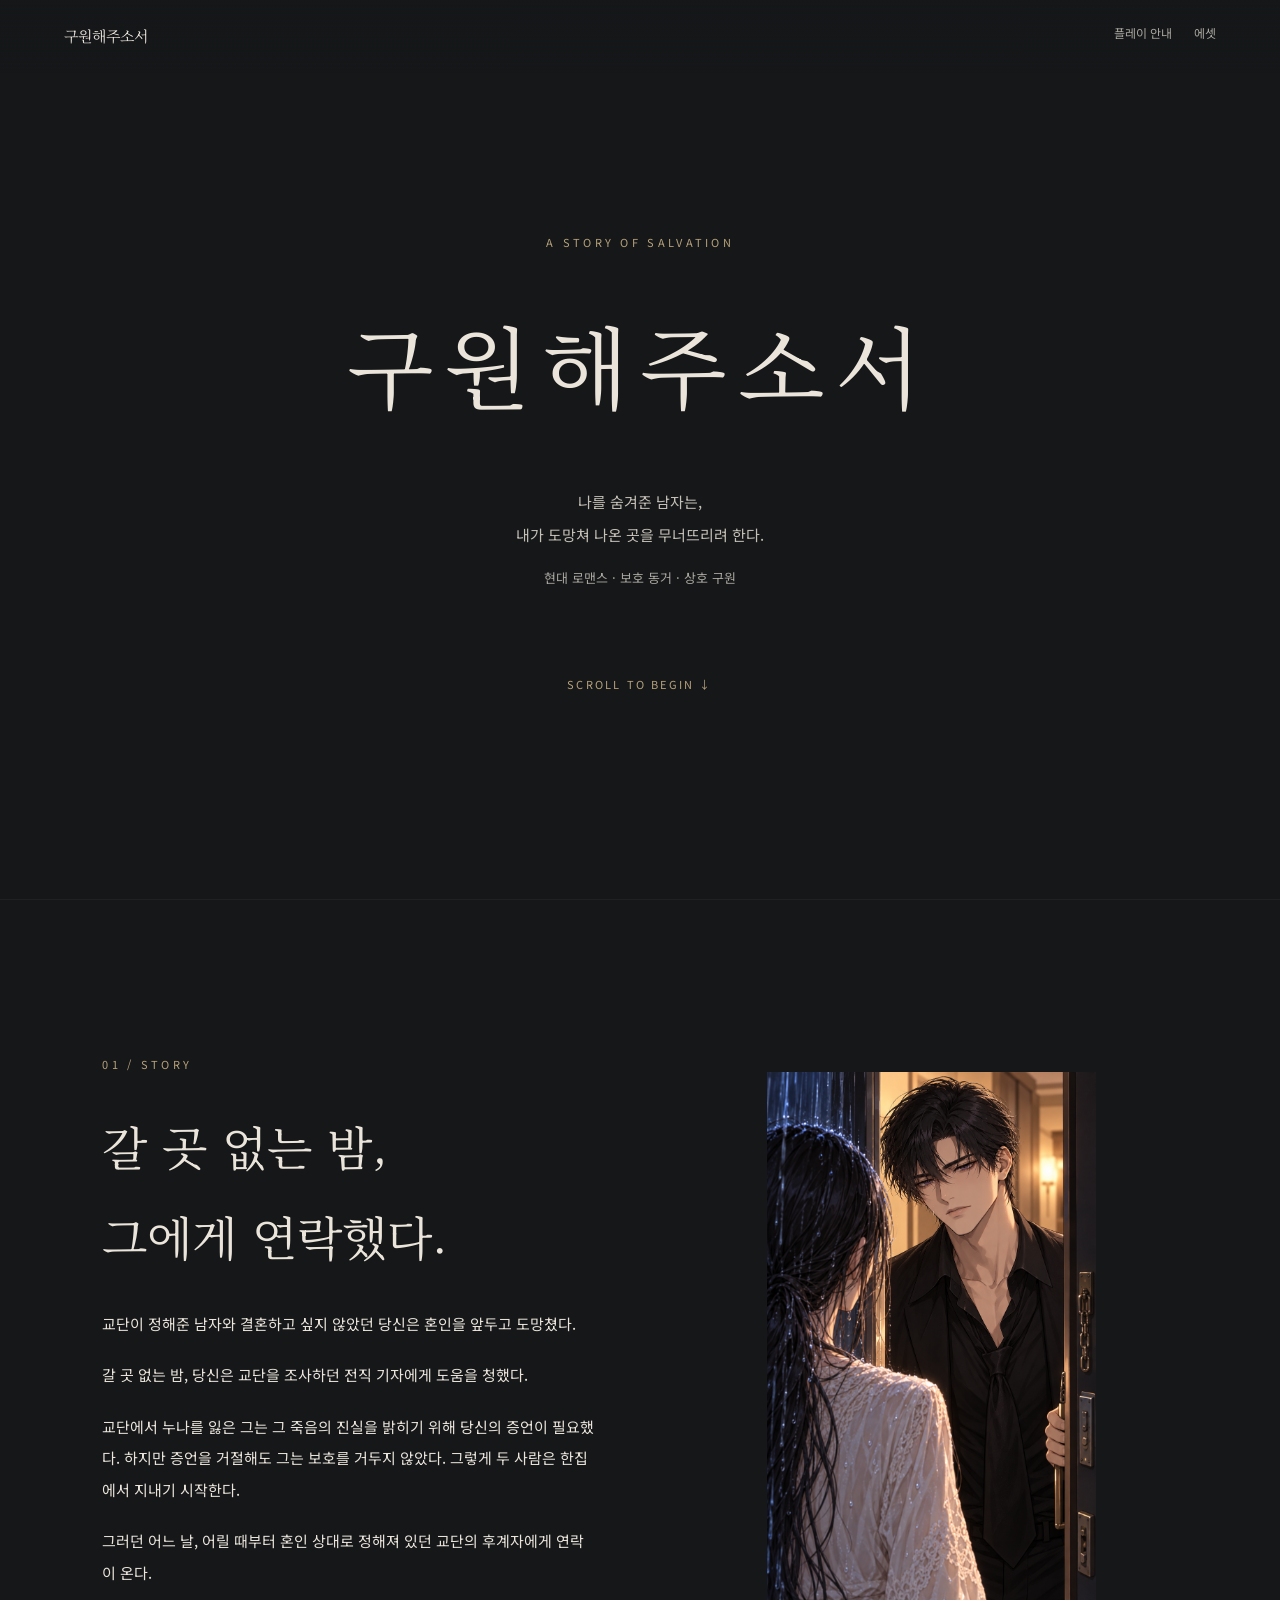
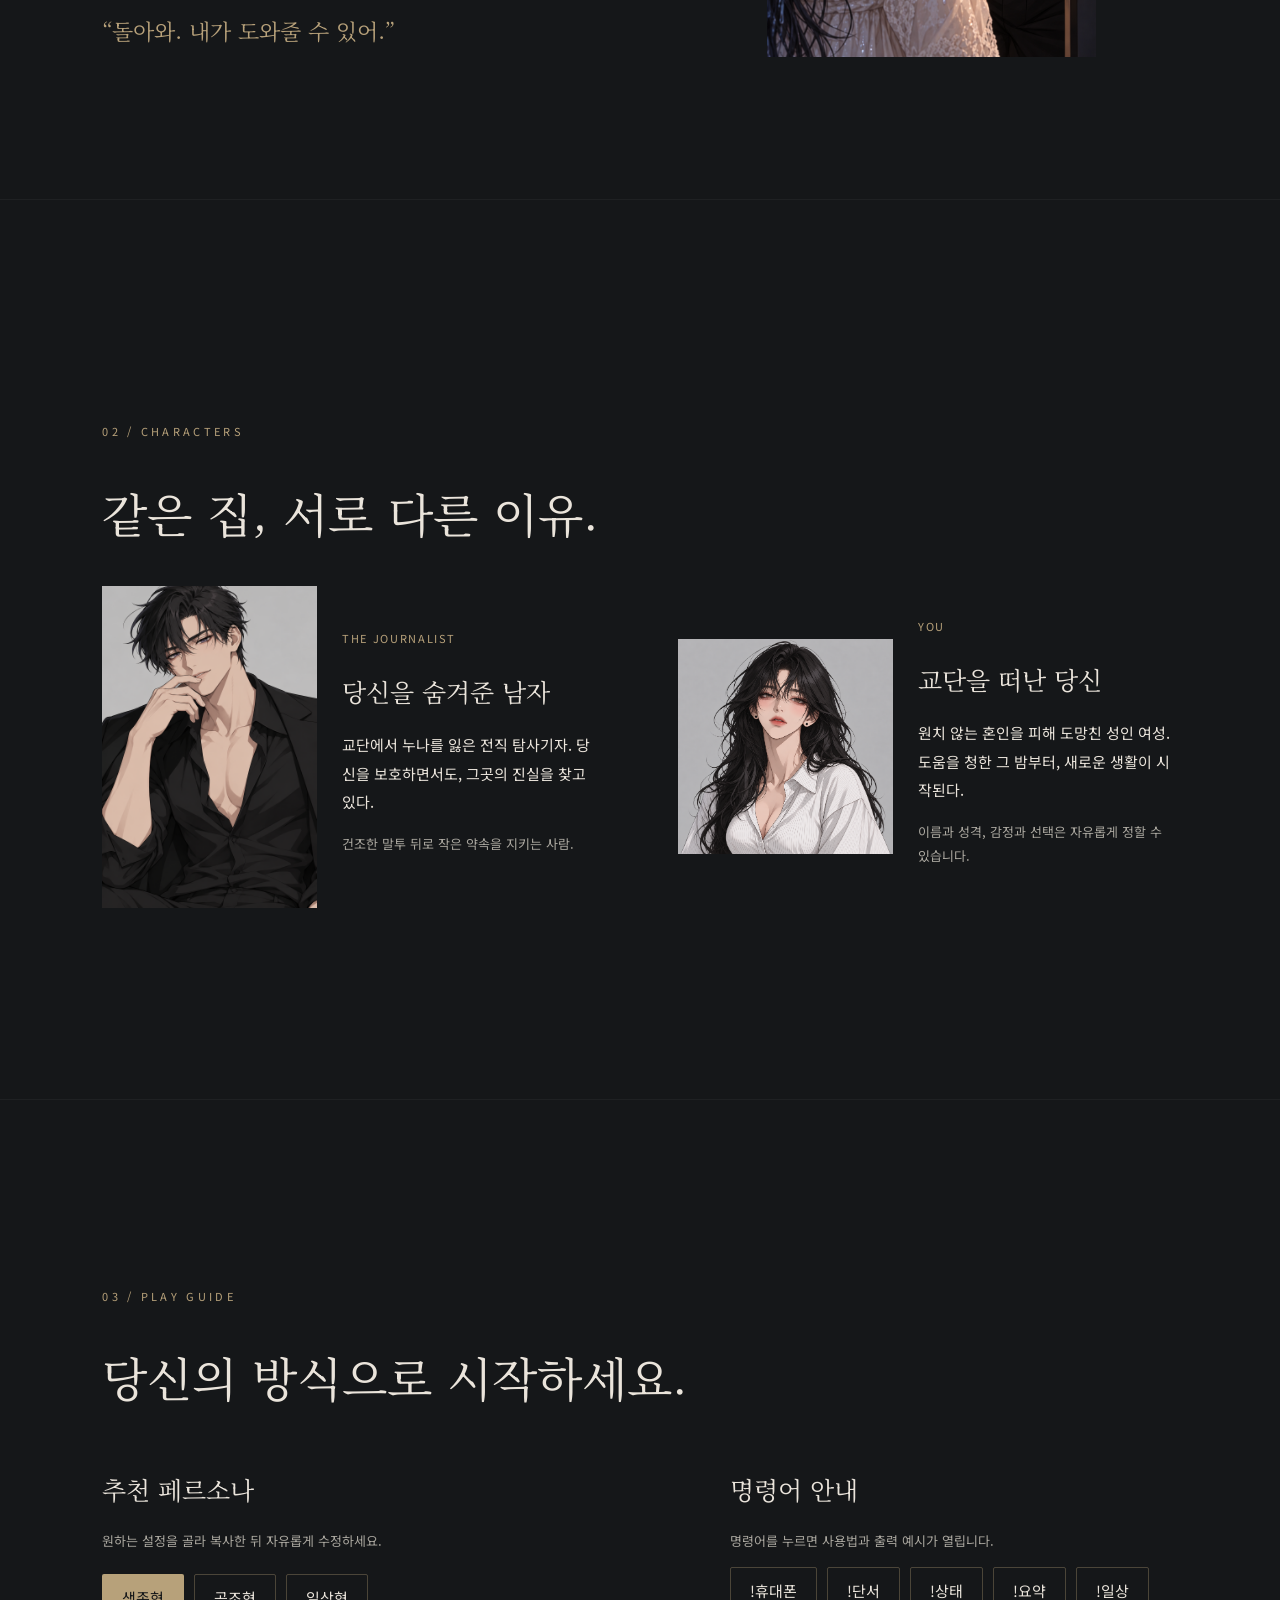
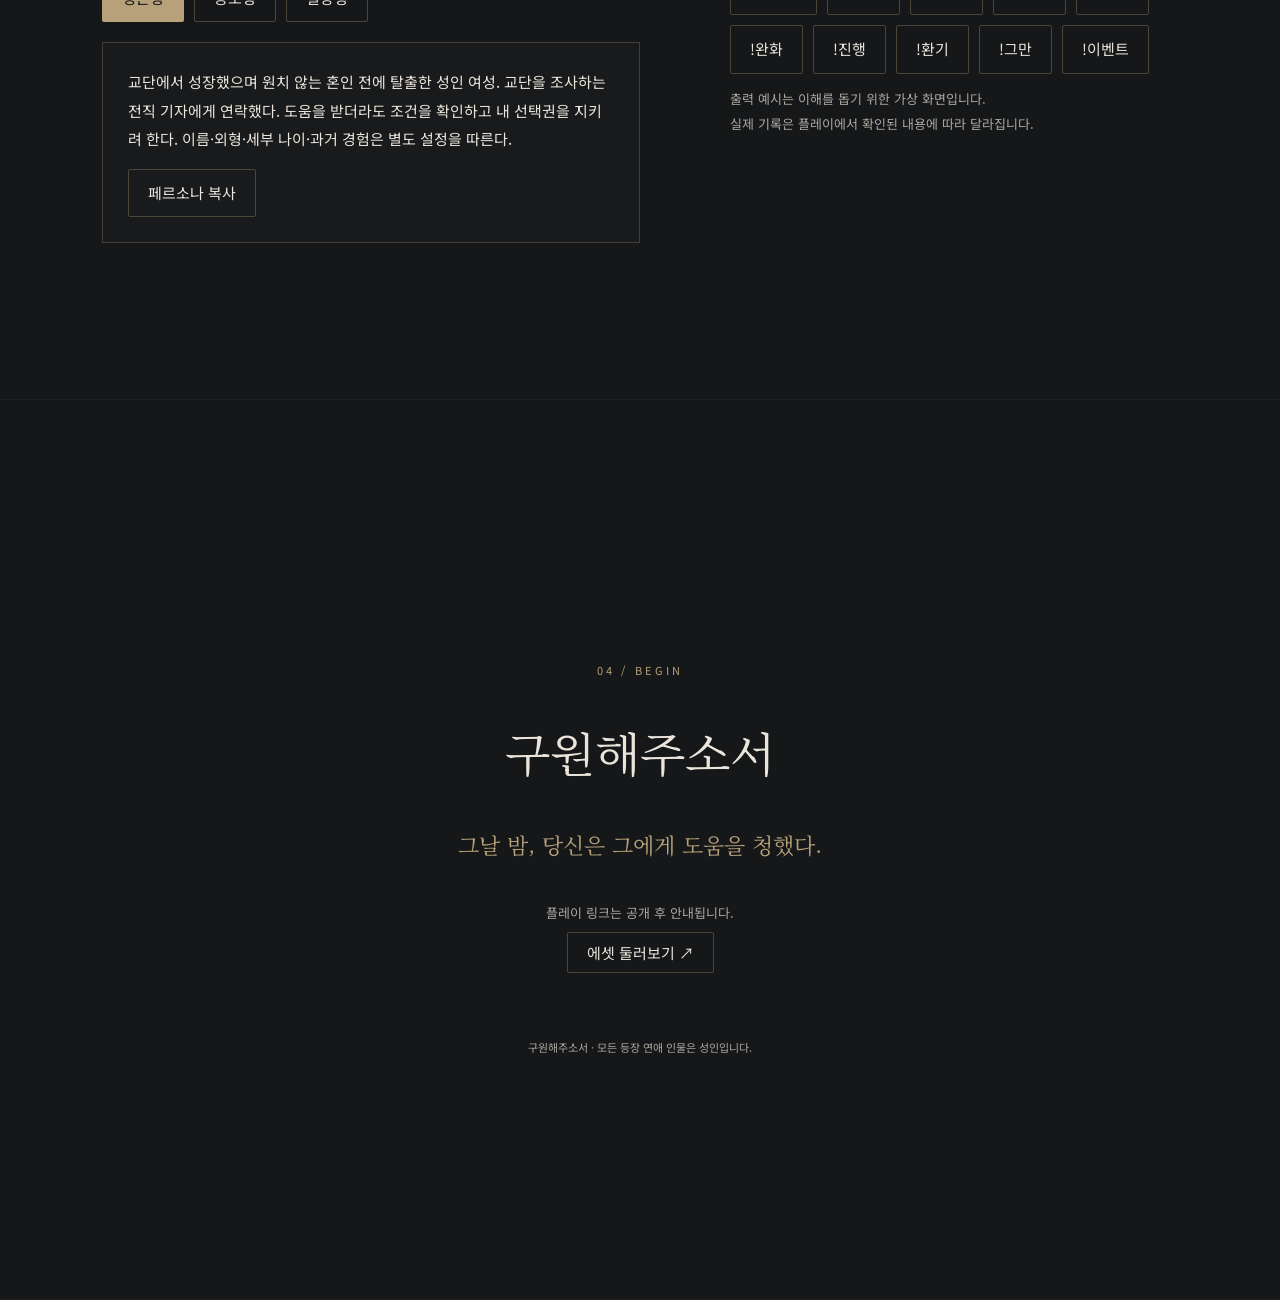
==== index.html @ 3d111038 "Add styling, command dialogs and image placeholders" ====
<!doctype html><html lang="ko"><head><meta charset="utf-8"><meta name="viewport" content="width=device-width,initial-scale=1"><meta name="theme-color" content="#151719"><meta name="description" content="원치 않는 혼인을 피해 교단에서 탈출한 당신과 전직 탐사기자의 보호 동거 로맨스, 구원해주소서."><title>구원해주소서</title><link rel="stylesheet" href="style.css"></head><body>
<header><a class="brand" href="#hero">구원해주소서</a><nav aria-label="메뉴"><a href="#play">플레이 안내</a><a href="assets.html">에셋</a></nav></header>
<main><section class="screen hero" id="hero"><div class="inner"><div class="eyebrow">A STORY OF SALVATION</div><h1>구원해주소서</h1><p class="tagline">나를 숨겨준 남자는,<br> 내가 도망쳐 나온 곳을 무너뜨리려 한다.</p><p class="muted">현대 로맨스 · 보호 동거 · 상호 구원</p><a class="scroll" href="#story">SCROLL TO BEGIN ↓</a></div></section>
<section class="screen story" id="story"><div class="inner split"><div><div class="eyebrow">01 / STORY</div><h2>갈 곳 없는 밤,<br>그에게 연락했다.</h2><p>교단이 정해준 남자와 결혼하고 싶지 않았던 당신은 혼인을 앞두고 도망쳤다.</p><p>갈 곳 없는 밤, 당신은 교단을 조사하던 전직 기자에게 도움을 청했다.</p><p>교단에서 누나를 잃은 그는 그 죽음의 진실을 밝히기 위해 당신의 증언이 필요했다. 하지만 증언을 거절해도 그는 보호를 거두지 않았다. 그렇게 두 사람은 한집에서 지내기 시작한다.</p><p>그러던 어느 날, 어릴 때부터 혼인 상대로 정해져 있던 교단의 후계자에게 연락이 온다.</p><p class="quote">“돌아와. 내가 도와줄 수 있어.”</p></div><img src="story.png" alt="작품의 분위기를 보여주는 이미지" loading="lazy"></div></section>
<section class="screen" id="characters"><div class="inner"><div class="eyebrow">02 / CHARACTERS</div><h2>같은 집, 서로 다른 이유.</h2><div class="characters"><article class="character"><img src="male.png" alt="전직 탐사기자 남주" loading="lazy"><div><span class="label">THE JOURNALIST</span><h3>당신을 숨겨준 남자</h3><p>교단에서 누나를 잃은 전직 탐사기자. 당신을 보호하면서도, 그곳의 진실을 찾고 있다.</p><p class="muted">건조한 말투 뒤로 작은 약속을 지키는 사람.</p></div></article><article class="character"><img src="female.png" alt="교단을 탈출한 여주 참고 이미지" loading="lazy"><div><span class="label">YOU</span><h3>교단을 떠난 당신</h3><p>원치 않는 혼인을 피해 도망친 성인 여성. 도움을 청한 그 밤부터, 새로운 생활이 시작된다.</p><p class="muted">이름과 성격, 감정과 선택은 자유롭게 정할 수 있습니다.</p></div></article></div></div></section>
<section class="screen" id="play"><div class="inner"><div class="eyebrow">03 / PLAY GUIDE</div><h2>당신의 방식으로 시작하세요.</h2><div class="play-grid"><div><h3>추천 페르소나</h3><p class="muted">원하는 설정을 골라 복사한 뒤 자유롭게 수정하세요.</p><div class="tabs" role="tablist" aria-label="추천 페르소나"><button role="tab" aria-selected="true" data-persona="0">생존형</button><button role="tab" aria-selected="false" data-persona="1">공조형</button><button role="tab" aria-selected="false" data-persona="2">일상형</button></div><div class="persona" role="tabpanel"><p id="persona-text"></p><button class="button" id="copy">페르소나 복사</button></div></div><div><h3>명령어 안내</h3><p class="muted">명령어를 누르면 사용법과 출력 예시가 열립니다.</p><div class="commands" id="commands"></div><p class="muted">출력 예시는 이해를 돕기 위한 가상 화면입니다.<br>실제 기록은 플레이에서 확인된 내용에 따라 달라집니다.</p></div></div></div></section>
<section class="screen start" id="start"><div class="inner"><div class="eyebrow">04 / BEGIN</div><h2>구원해주소서</h2><p class="quote">그날 밤, 당신은 그에게 도움을 청했다.</p><p class="muted">플레이 링크는 공개 후 안내됩니다.</p><a class="button" href="assets.html">에셋 둘러보기 ↗</a><p class="footer">구원해주소서 · 모든 등장 연애 인물은 성인입니다.</p></div></section></main>
<dialog id="command-dialog" aria-labelledby="modal-title"><button class="close" aria-label="팝업 닫기">×</button><div class="eyebrow">COMMAND GUIDE</div><h2 id="modal-title"></h2><p id="modal-description"></p><p class="muted" id="modal-usage"></p><span class="label">출력 화면 예시</span><pre id="modal-example"></pre></dialog><div id="toast" class="toast hidden" role="status"></div><script src="app.js"></script></body></html>
---- style.css ----
@import url('https://fonts.googleapis.com/css2?family=Noto+Sans+KR:wght@400;500;600&family=Noto+Serif+KR:wght@400;500;600&display=swap');
:root{--bg:#151719;--paper:#eae4db;--gold:#b7a17a;--muted:#aaa79f}*{box-sizing:border-box}html{scroll-behavior:smooth;scroll-snap-type:y proximity}body{margin:0;background:var(--bg);color:var(--paper);font:15px/1.9 'Noto Sans KR',sans-serif}h1,h2,h3,.quote{font-family:'Noto Serif KR',serif;font-weight:400}a{color:inherit;text-decoration:none}button{font:inherit;color:inherit;cursor:pointer}button,a{touch-action:manipulation}button:focus-visible,a:focus-visible{outline:2px solid var(--gold);outline-offset:5px}header{position:fixed;top:0;left:0;width:100%;z-index:5;display:flex;justify-content:space-between;padding:22px 5vw;background:linear-gradient(var(--bg),transparent)}header .brand{font-family:'Noto Serif KR',serif}nav{display:flex;gap:22px;color:var(--muted);font-size:12px}.screen{min-height:100svh;scroll-snap-align:start;display:flex;align-items:center;padding:100px 8vw 70px;border-bottom:1px solid #ffffff0b}.inner{width:min(1100px,100%);margin:auto}.eyebrow{color:var(--gold);font-size:11px;letter-spacing:.3em;margin-bottom:26px}h1{font-size:clamp(46px,7vw,90px);letter-spacing:.12em;margin:25px 0 36px}h2{font-size:clamp(30px,4vw,47px);margin:0 0 28px}h3{font-size:25px;margin:16px 0}.hero{text-align:center}.hero .tagline{color:#c5c0b7;line-height:2.2}.scroll{display:inline-block;margin-top:70px;font-size:11px;letter-spacing:.2em;color:var(--gold)}.split{display:grid;grid-template-columns:1fr 1fr;gap:7vw;align-items:center}.story p{line-height:2.1;margin:0 0 20px}.story img{width:100%;height:auto;max-height:65svh;object-fit:contain}.quote{color:var(--gold);font-size:22px}.characters{display:grid;grid-template-columns:1fr 1fr;gap:6vw}.character{display:grid;grid-template-columns:43% 1fr;gap:25px;align-items:center}.character img{width:100%;height:auto;max-height:48svh;object-fit:contain}.label{font-size:11px;color:var(--gold);letter-spacing:.15em}.muted{color:var(--muted);font-size:13px}.play-grid{display:grid;grid-template-columns:1.2fr 1fr;gap:7vw}.tabs{display:flex;gap:10px;flex-wrap:wrap;margin:20px 0}.tabs button,.command,.button{border:1px solid #b7a17a55;background:transparent;padding:9px 19px;border-radius:2px}.tabs button[aria-selected=true],.button.primary{background:var(--gold);color:var(--bg)}.persona{padding:25px;border:1px solid #b7a17a44;background:#ffffff03}.persona p{margin-top:0}.commands{display:flex;gap:10px;flex-wrap:wrap}.command:hover,.button:hover{border-color:var(--gold)}.start{text-align:center}.start .quote{margin-bottom:35px}.footer{margin-top:70px;font-size:11px;color:var(--muted)}dialog{background:#202326;color:var(--paper);border:1px solid #b7a17a66;border-radius:7px;width:min(560px,90vw);max-height:85svh;padding:36px;overflow:auto}dialog::backdrop{background:#000b;backdrop-filter:blur(5px)}.close{position:absolute;right:18px;top:12px;border:0;background:transparent;font-size:25px}pre{white-space:pre-wrap;overflow-wrap:anywhere;font:13px/1.9 'Noto Sans KR',sans-serif;padding:20px;background:#151719;border-left:2px solid var(--gold)}.asset-main{min-height:100svh;padding:130px 8vw}.gallery{display:grid;grid-template-columns:repeat(3,1fr);gap:24px}.gallery img{width:100%;height:auto}.empty{padding:75px 20px;text-align:center;border:1px dashed #b7a17a44;color:var(--muted)}.toast{position:fixed;bottom:25px;left:50%;transform:translateX(-50%);background:var(--gold);color:var(--bg);padding:10px 25px;z-index:10}.hidden{display:none}@media(max-width:760px){header{padding:18px 6vw}nav{gap:15px}.screen{padding:95px 7vw 65px}.split,.characters,.play-grid{grid-template-columns:1fr;gap:35px}.story img{max-height:48svh}.character{grid-template-columns:35% 1fr;gap:22px}.character img{max-height:34svh}h1{letter-spacing:.05em}.hero .tagline{font-size:13px}.hero .tagline br{display:none}dialog{margin:auto 0 0;width:100%;max-width:none;max-height:80svh;border-radius:15px 15px 0 0;padding:32px 24px}.gallery{grid-template-columns:1fr 1fr}.asset-main{padding:110px 7vw}.scroll{margin-top:50px}}@media(prefers-reduced-motion:reduce){html{scroll-behavior:auto;scroll-snap-type:none}}
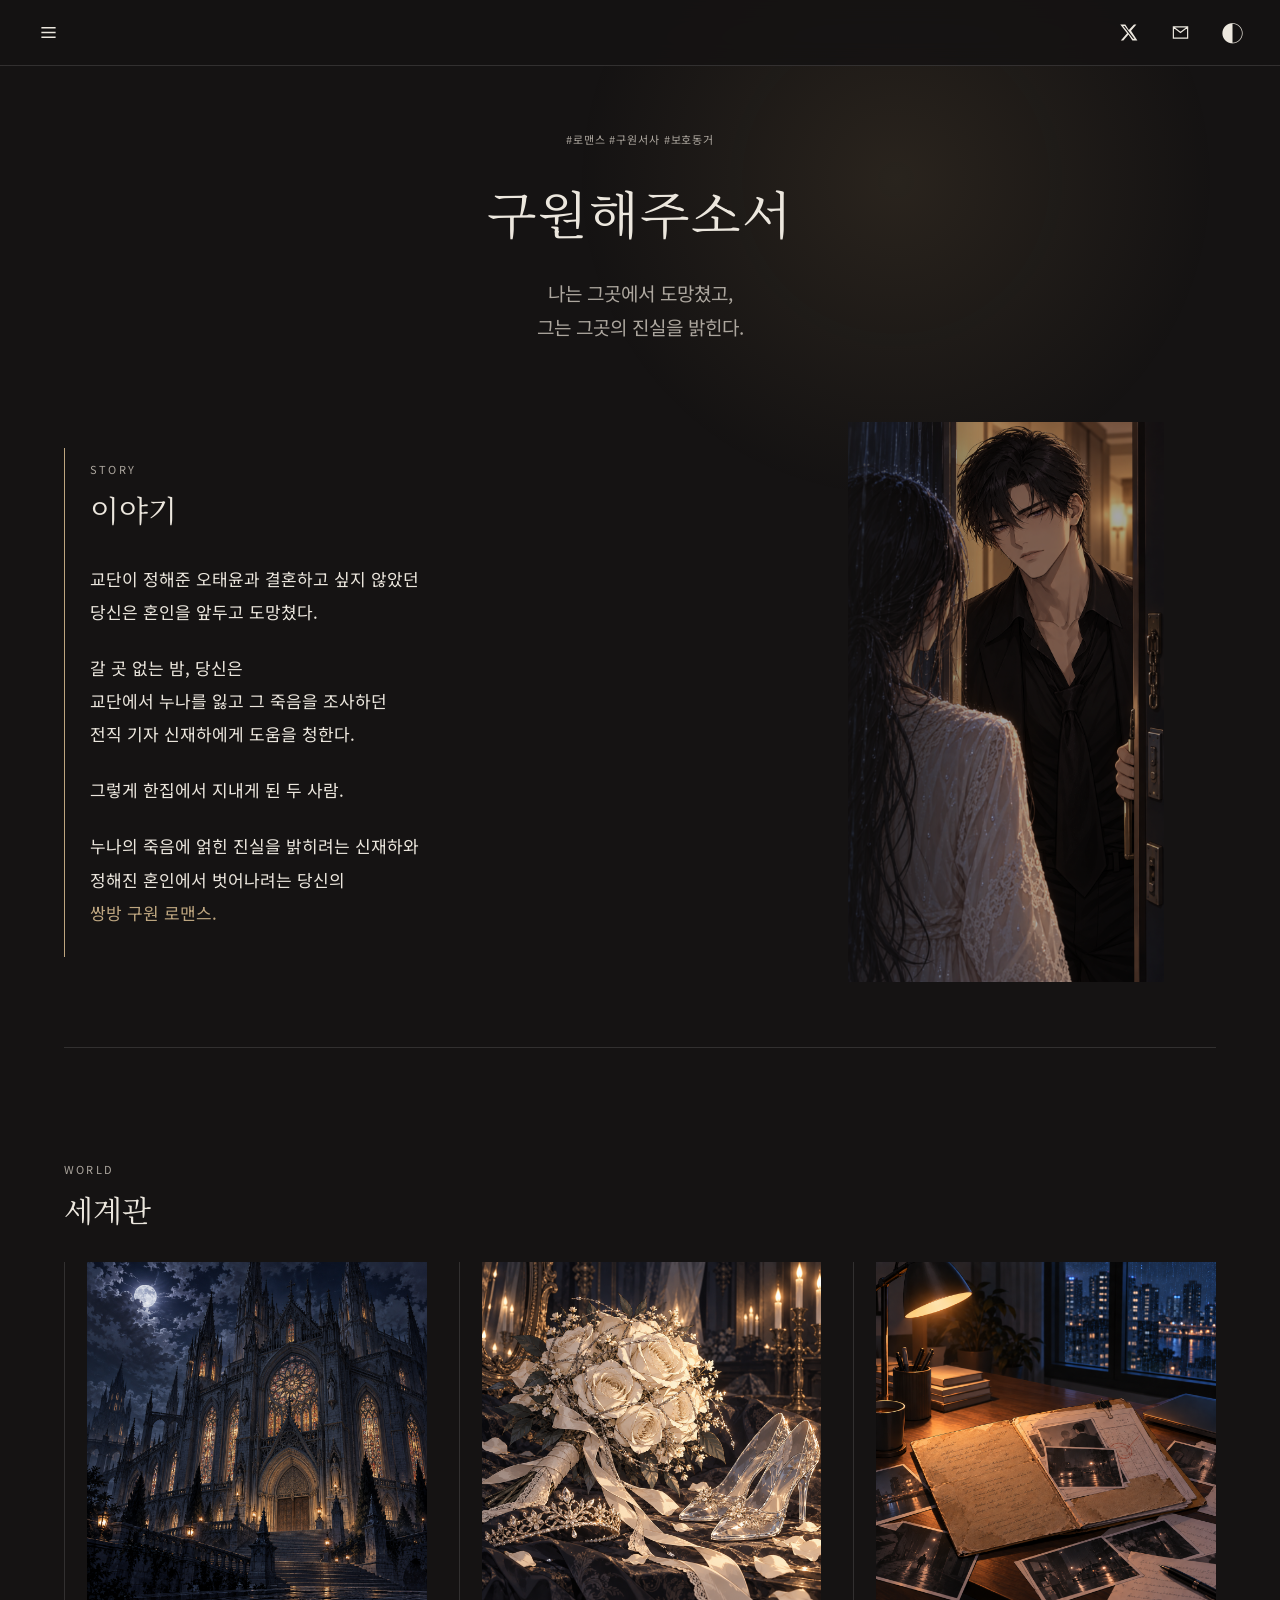
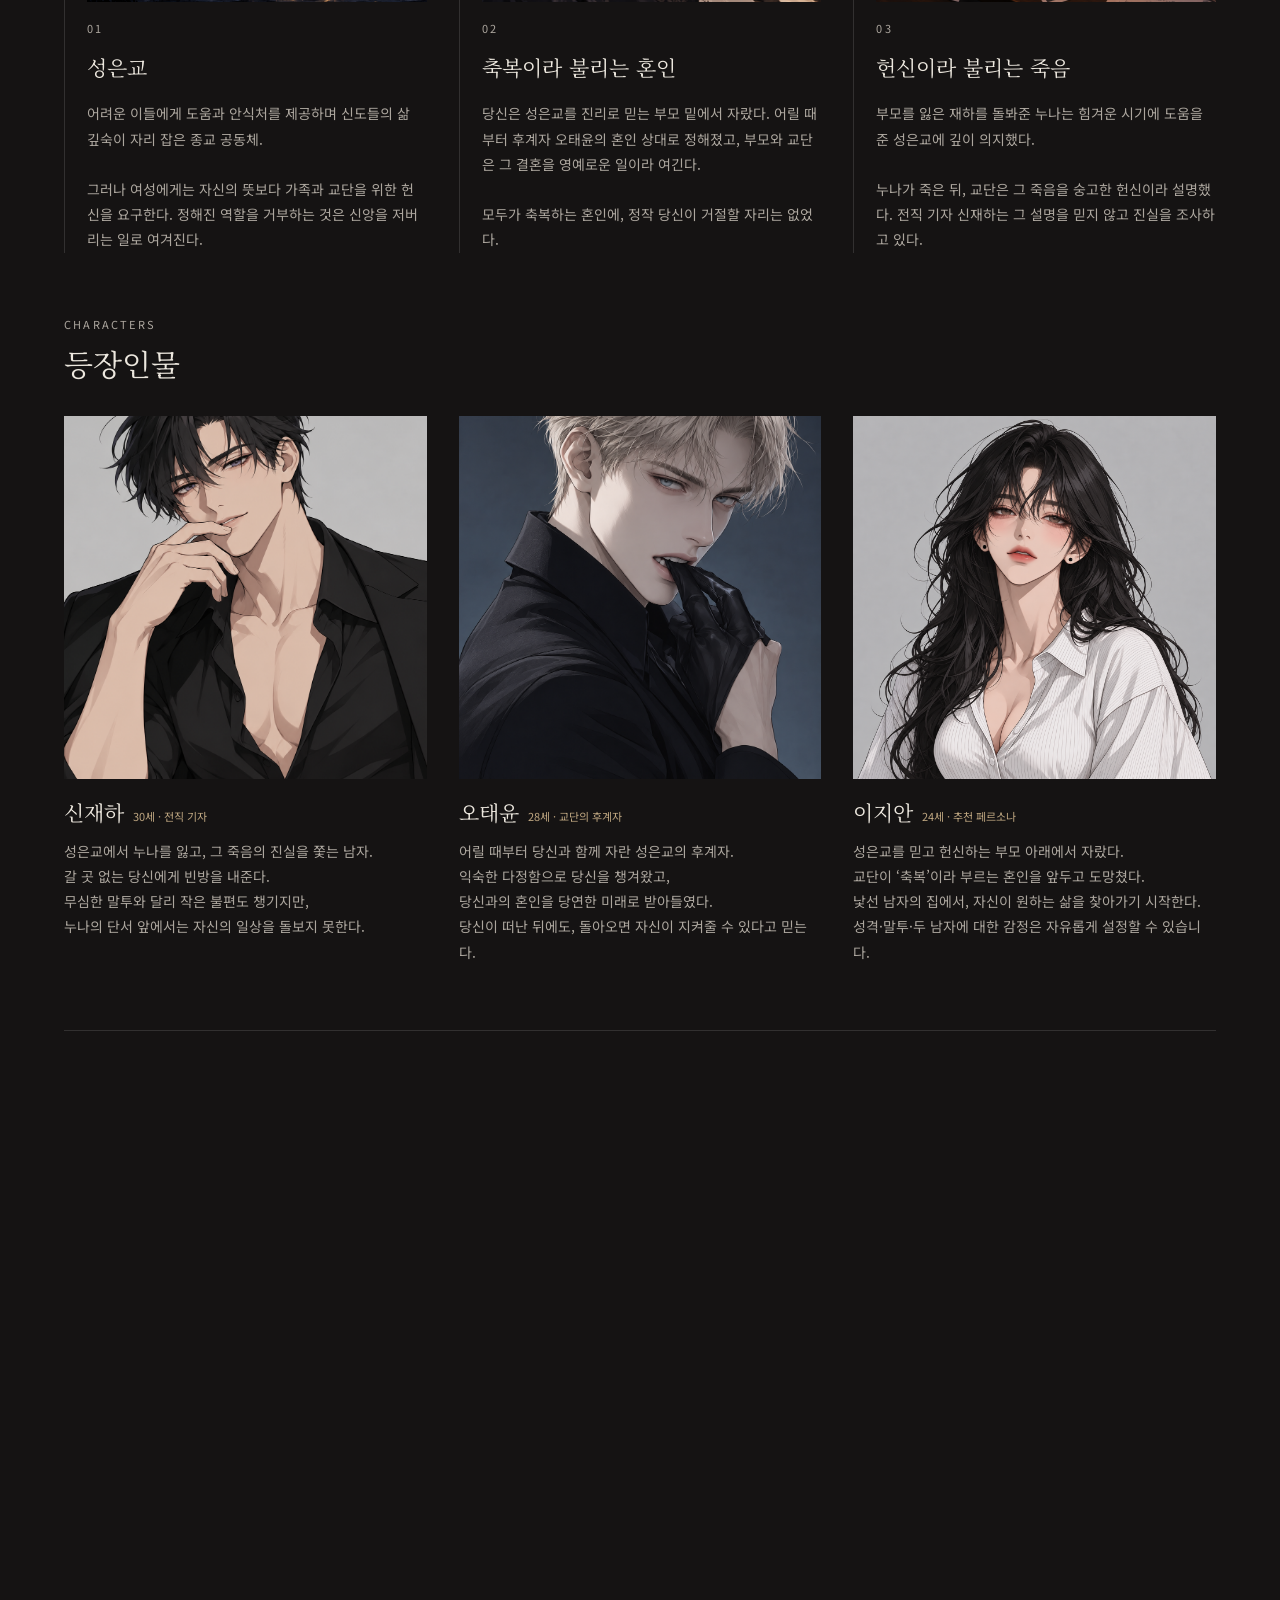
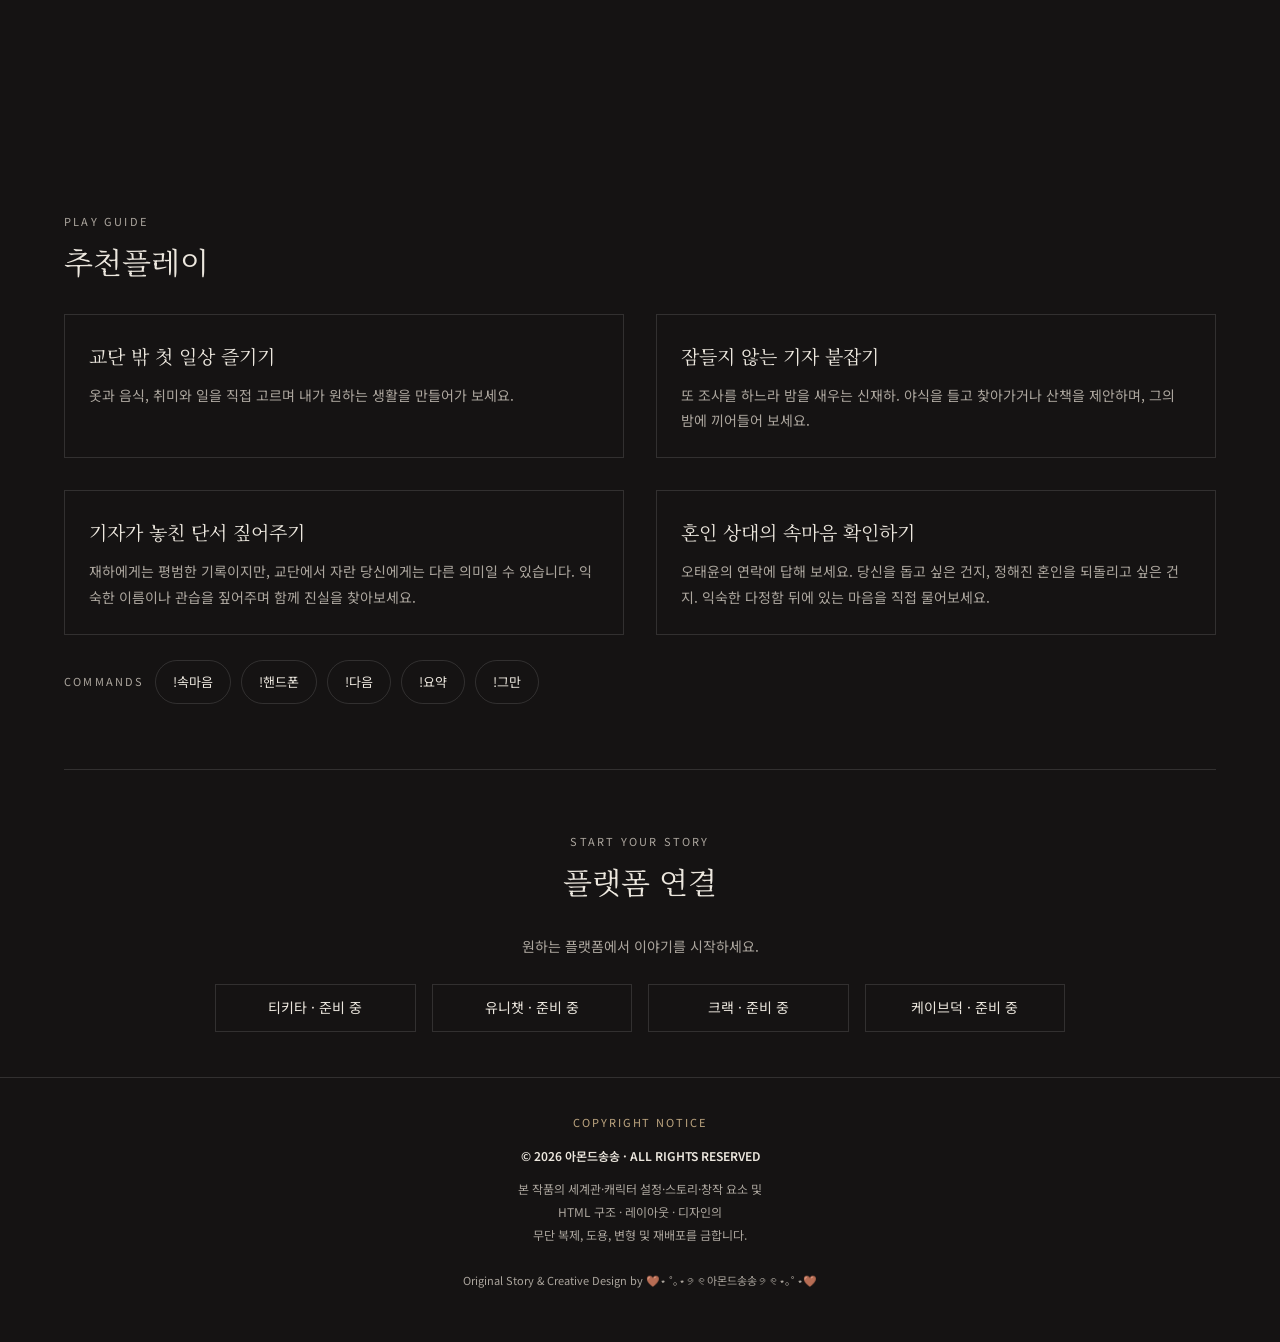
==== commit 808deb9f: "Update landing page with latest layout, world images and character cards" ====
--- a/index.html
+++ b/index.html
@@ -1,8 +1,35 @@
-<!doctype html><html lang="ko"><head><meta charset="utf-8"><meta name="viewport" content="width=device-width,initial-scale=1"><meta name="theme-color" content="#151719"><meta name="description" content="원치 않는 혼인을 피해 교단에서 탈출한 당신과 전직 탐사기자의 보호 동거 로맨스, 구원해주소서."><title>구원해주소서</title><link rel="stylesheet" href="style.css"></head><body>
-<header><a class="brand" href="#hero">구원해주소서</a><nav aria-label="메뉴"><a href="#play">플레이 안내</a><a href="assets.html">에셋</a></nav></header>
-<main><section class="screen hero" id="hero"><div class="inner"><div class="eyebrow">A STORY OF SALVATION</div><h1>구원해주소서</h1><p class="tagline">나를 숨겨준 남자는,<br> 내가 도망쳐 나온 곳을 무너뜨리려 한다.</p><p class="muted">현대 로맨스 · 보호 동거 · 상호 구원</p><a class="scroll" href="#story">SCROLL TO BEGIN ↓</a></div></section>
-<section class="screen story" id="story"><div class="inner split"><div><div class="eyebrow">01 / STORY</div><h2>갈 곳 없는 밤,<br>그에게 연락했다.</h2><p>교단이 정해준 남자와 결혼하고 싶지 않았던 당신은 혼인을 앞두고 도망쳤다.</p><p>갈 곳 없는 밤, 당신은 교단을 조사하던 전직 기자에게 도움을 청했다.</p><p>교단에서 누나를 잃은 그는 그 죽음의 진실을 밝히기 위해 당신의 증언이 필요했다. 하지만 증언을 거절해도 그는 보호를 거두지 않았다. 그렇게 두 사람은 한집에서 지내기 시작한다.</p><p>그러던 어느 날, 어릴 때부터 혼인 상대로 정해져 있던 교단의 후계자에게 연락이 온다.</p><p class="quote">“돌아와. 내가 도와줄 수 있어.”</p></div><img src="story.png" alt="작품의 분위기를 보여주는 이미지" loading="lazy"></div></section>
-<section class="screen" id="characters"><div class="inner"><div class="eyebrow">02 / CHARACTERS</div><h2>같은 집, 서로 다른 이유.</h2><div class="characters"><article class="character"><img src="male.png" alt="전직 탐사기자 남주" loading="lazy"><div><span class="label">THE JOURNALIST</span><h3>당신을 숨겨준 남자</h3><p>교단에서 누나를 잃은 전직 탐사기자. 당신을 보호하면서도, 그곳의 진실을 찾고 있다.</p><p class="muted">건조한 말투 뒤로 작은 약속을 지키는 사람.</p></div></article><article class="character"><img src="female.png" alt="교단을 탈출한 여주 참고 이미지" loading="lazy"><div><span class="label">YOU</span><h3>교단을 떠난 당신</h3><p>원치 않는 혼인을 피해 도망친 성인 여성. 도움을 청한 그 밤부터, 새로운 생활이 시작된다.</p><p class="muted">이름과 성격, 감정과 선택은 자유롭게 정할 수 있습니다.</p></div></article></div></div></section>
-<section class="screen" id="play"><div class="inner"><div class="eyebrow">03 / PLAY GUIDE</div><h2>당신의 방식으로 시작하세요.</h2><div class="play-grid"><div><h3>추천 페르소나</h3><p class="muted">원하는 설정을 골라 복사한 뒤 자유롭게 수정하세요.</p><div class="tabs" role="tablist" aria-label="추천 페르소나"><button role="tab" aria-selected="true" data-persona="0">생존형</button><button role="tab" aria-selected="false" data-persona="1">공조형</button><button role="tab" aria-selected="false" data-persona="2">일상형</button></div><div class="persona" role="tabpanel"><p id="persona-text"></p><button class="button" id="copy">페르소나 복사</button></div></div><div><h3>명령어 안내</h3><p class="muted">명령어를 누르면 사용법과 출력 예시가 열립니다.</p><div class="commands" id="commands"></div><p class="muted">출력 예시는 이해를 돕기 위한 가상 화면입니다.<br>실제 기록은 플레이에서 확인된 내용에 따라 달라집니다.</p></div></div></div></section>
-<section class="screen start" id="start"><div class="inner"><div class="eyebrow">04 / BEGIN</div><h2>구원해주소서</h2><p class="quote">그날 밤, 당신은 그에게 도움을 청했다.</p><p class="muted">플레이 링크는 공개 후 안내됩니다.</p><a class="button" href="assets.html">에셋 둘러보기 ↗</a><p class="footer">구원해주소서 · 모든 등장 연애 인물은 성인입니다.</p></div></section></main>
-<dialog id="command-dialog" aria-labelledby="modal-title"><button class="close" aria-label="팝업 닫기">×</button><div class="eyebrow">COMMAND GUIDE</div><h2 id="modal-title"></h2><p id="modal-description"></p><p class="muted" id="modal-usage"></p><span class="label">출력 화면 예시</span><pre id="modal-example"></pre></dialog><div id="toast" class="toast hidden" role="status"></div><script src="app.js"></script></body></html>
+<!doctype html>
+<html lang="ko"><head><meta charset="utf-8"><meta name="viewport" content="width=device-width,initial-scale=1"><title>구원해주소서 | 아몬드송송</title>
+<style>
+@import url('https://fonts.googleapis.com/css2?family=Noto+Sans+KR:wght@400;500;600&family=Noto+Serif+KR:wght@400;500&display=swap');
+:root{color-scheme:dark;--bg:#151313;--fg:#ece7de;--muted:#aca69e;--line:#ffffff20;--gold:#bea680;--panel:#201e1c}*{box-sizing:border-box}html{scroll-behavior:smooth;scroll-padding-top:90px}body{margin:0;background:var(--bg);color:var(--fg);font:16px/1.8 'Noto Sans KR',sans-serif}body.light{color-scheme:light;--bg:#f4f0e9;--fg:#29251f;--muted:#70685d;--line:#29251f25;--gold:#896b40;--panel:#eae4db}button,a,label{ -webkit-tap-highlight-color:transparent}button,a{color:inherit}button{font:inherit;cursor:pointer;background:none;border:0}a{text-decoration:none}button:focus-visible,a:focus-visible,summary:focus-visible{outline:2px solid var(--gold);outline-offset:5px}h1,h2,h3,p{margin:0}h1,h2,h3{font-family:'Noto Serif KR',serif;font-weight:400}h1{font-size:clamp(32px,4vw,64px);white-space:nowrap;letter-spacing:.04em}h2{font-size:30px;margin-bottom:26px}h3{font-size:21px}small,.eyebrow{font-size:11px;letter-spacing:.2em;color:var(--muted)}.wrap{max-width:1328px;margin:auto;padding:0 64px}.group{min-height:100svh;padding:105px 0 65px;display:flex;flex-direction:column;justify-content:center;gap:55px}.rule{border-top:1px solid var(--line)}.hero{text-align:center;padding:25px 0 5px}.hero .eyebrow{letter-spacing:.08em;margin-bottom:16px}.hero .copy{font-size:19px;color:var(--muted);margin:18px 0}.scroll{font-size:10px;letter-spacing:.24em;padding:12px;color:var(--gold)}.story{display:grid;grid-template-columns:1.2fr 1fr;gap:65px;align-items:center}.story p{margin:0 0 17px;font-size:17px}.visual{display:block;width:100%;height:330px;object-fit:contain;background:linear-gradient(135deg,var(--panel),var(--bg));border:1px solid var(--line)}.imagebox{position:relative}.imagebox:has(img[hidden]){min-height:250px;display:grid;place-items:center;border:1px solid var(--line);background:var(--panel)}.imagebox img[hidden]{display:none}.empty{color:var(--muted);text-align:center;font-size:13px;padding:30px}.imagebox:has(img:not([hidden])) .empty{display:none}.world,.characters,.plays{display:grid;grid-template-columns:repeat(3,1fr);gap:32px}.world article{border-left:1px solid var(--line);padding-left:22px}.world h3{margin:8px 0 15px}.world p,.character p{font-size:14px;color:var(--muted)}.character .imagebox{min-height:0;aspect-ratio:1}.character img{height:100%;aspect-ratio:1;object-fit:contain}.character h3{margin:15px 0 7px}.tag{font-size:11px;color:var(--gold);margin-left:9px;font-family:'Noto Sans KR',sans-serif}.character .empty{height:100%;display:grid;place-items:center}.character label{display:block;cursor:pointer;font-size:11px;color:var(--muted);margin-top:8px}.character input,.assetinput{display:none}.episodes details{border-top:1px solid var(--line);border-bottom:1px solid var(--line)}summary{cursor:pointer;list-style:none;padding:20px 0;display:flex;justify-content:space-between}summary::-webkit-details-marker{display:none}summary:after{content:'+';color:var(--gold)}details[open] summary:after{content:'−'}.epcopy{color:var(--muted);padding:0 0 23px}.epcopy small{display:block;margin-top:12px;letter-spacing:0}.plays article{padding:24px;border:1px solid var(--line)}.plays h3{font-size:19px;margin-bottom:10px}.plays p{font-size:14px;color:var(--muted)}.commands{margin-top:25px;display:flex;flex-wrap:wrap;gap:10px;align-items:center}.commands button{border:1px solid var(--line);padding:8px 17px;border-radius:24px;min-height:44px;font-size:13px}.commands button:hover{border-color:var(--gold);color:var(--gold)}.platform{padding:55px 0 45px;text-align:center}.platform p{color:var(--muted);font-size:14px}.platforms{display:grid;grid-template-columns:repeat(4,1fr);gap:16px;margin:25px auto 0;max-width:850px}.platforms button{min-height:48px;border:1px solid var(--line);font-size:14px}.platforms button:hover{border-color:var(--brand);color:var(--brand)}footer{text-align:center;padding:35px 24px 40px;border-top:1px solid var(--line);color:var(--muted);font-size:12px}footer p{margin-bottom:12px}.topbar{position:fixed;top:0;left:0;right:0;height:66px;z-index:20;background:color-mix(in srgb,var(--bg) 88%,transparent);backdrop-filter:blur(12px);border-bottom:1px solid var(--line);display:flex;justify-content:space-between;align-items:center;padding:0 26px}.icons{display:flex;gap:8px}.icon{height:44px;width:44px;display:grid;place-items:center}.icon svg{width:19px;height:19px;fill:currentColor}.theme{font-size:23px}.glow{position:fixed;inset:0;pointer-events:none;z-index:0;background:radial-gradient(320px circle at var(--x,70%) var(--y,20%),rgba(223,183,121,.10),transparent 100%)}main,footer{position:relative;z-index:1}.backdrop{position:fixed;inset:0;background:#0009;z-index:29}.drawer{position:fixed;inset:0 auto 0 0;width:min(320px,85vw);background:var(--panel);z-index:30;padding:22px 24px;transform:translateX(-100%);transition:transform .24s}.drawer.open{transform:translateX(0)}.drawerhead{display:flex;justify-content:space-between;align-items:center;margin-bottom:30px}.drawer a{display:block;padding:12px 4px;min-height:52px;border-bottom:1px solid var(--line);font-size:15px}.drawer a span{font-size:10px;color:var(--gold);margin-right:20px}.drawer a:hover,.drawer a[aria-current=true]{color:var(--gold)}dialog{background:var(--panel);color:var(--fg);border:1px solid var(--line);padding:30px;max-width:560px;width:calc(100% - 40px);max-height:85svh;overflow:auto}dialog::backdrop{background:#000a}dialog header{display:flex;justify-content:space-between;gap:20px;margin-bottom:22px}dialog h3{font-size:23px}.modalcopy{color:var(--muted);font-size:15px}.modalcopy pre{white-space:pre-wrap;font:13px/1.8 'Noto Sans KR',sans-serif;background:var(--bg);padding:18px;border:1px solid var(--line)}.assetbar{margin-top:16px}.assetbar label{font-size:12px;color:var(--gold);cursor:pointer;display:inline-block;padding:8px}.notice{font-size:12px;color:var(--muted);letter-spacing:0}.reveal{opacity:1}.js .reveal{opacity:0;transform:translateY(12px);transition:opacity .6s,transform .6s}.js .reveal.seen{opacity:1;transform:none}[hidden]{display:none!important}@media(max-width:700px){.wrap{padding:0 24px}.group{min-height:auto;padding:95px 0 50px;gap:40px}.hero{padding:10px 0}.hero .copy{font-size:16px}.story{grid-template-columns:1fr;gap:25px}.story p{font-size:16px}.visual{height:340px}.world,.characters,.plays{grid-template-columns:1fr;gap:24px}.character{max-width:320px;width:100%;margin:auto}.world h3{font-size:20px}.platforms{grid-template-columns:repeat(2,1fr)}h2{font-size:25px}.topbar{padding:0 14px}.glow{background:radial-gradient(320px circle at 75% 15%,rgba(223,183,121,.08),transparent)}footer{font-size:11px}}@media(prefers-reduced-motion:reduce){html{scroll-behavior:auto}.drawer,.js .reveal{transition:none}.js .reveal{opacity:1;transform:none}}
+
+.story{display:grid;grid-template-columns:minmax(0,1fr) minmax(0,420px);gap:64px;max-width:none;width:100%;margin:auto}.story>div:first-child{padding:5px 0 5px 25px;border-left:1px solid var(--gold)}.story-slot{width:100%;max-width:420px;aspect-ratio:3/4;justify-self:end;display:grid;place-items:center;border:1px solid var(--line);background:linear-gradient(110deg,var(--bg),var(--panel));color:var(--muted);font-size:12px;letter-spacing:.15em;text-align:center}.story-slot small{display:block;margin-top:10px;letter-spacing:0;font-size:11px}.story p{margin-bottom:23px;line-height:1.95}.story em{font-style:normal;color:var(--gold)}.church-photo{aspect-ratio:1;min-height:0!important;margin-bottom:10px}.church-photo .visual{height:100%;aspect-ratio:1;object-fit:contain}.photo-picker{display:block;font-size:11px;color:var(--gold);cursor:pointer;margin-bottom:20px}.plays{grid-template-columns:repeat(2,1fr)}.author{text-align:center;padding:55px 0}.author p{color:var(--muted)}.author a{display:inline-block;margin-top:20px;font-size:13px;color:var(--gold)}footer .footer-heading{letter-spacing:.18em;color:var(--gold);font-size:11px}footer .footer-copyright{font-weight:600;color:var(--fg)}footer .footer-credit{margin-top:24px;font-size:11px}footer .footer-notice{line-height:1.9}@media(max-width:700px){.story{grid-template-columns:1fr;gap:28px;align-items:center}.story>div:first-child{min-width:0;padding-left:12px;padding-right:0}.story p{font-size:16px;overflow-wrap:break-word}.story-slot{order:-1;max-width:320px;min-width:0;justify-self:center}.story-slot span{padding:8px;font-size:10px;letter-spacing:.05em}.story-slot small{font-size:10px}.plays{grid-template-columns:1fr}}
+.drawer{overflow-y:auto}.drawer-author{padding:0 0 22px;margin-bottom:14px;border-bottom:1px solid var(--line)}.drawer-author>small{color:var(--gold);letter-spacing:.08em}.drawer-author p{font-size:13px;line-height:1.8;margin-top:12px;color:var(--muted)}.drawer .drawer-author a{font-size:12px;padding:12px 0 0;color:var(--gold);min-height:44px}.story-slot{border:0;background:none;overflow:hidden}.story-photo{display:block;width:100%;height:100%;aspect-ratio:3/4;object-fit:contain;filter:brightness(.65);-webkit-mask-image:linear-gradient(to right,transparent 0%,rgba(0,0,0,.35) 16%,#000 45%);mask-image:linear-gradient(to right,transparent 0%,rgba(0,0,0,.35) 16%,#000 45%)}.character .imagebox{width:100%;aspect-ratio:1;overflow:hidden;position:relative}.character .imagebox img{position:absolute;inset:0;width:100%;height:100%;aspect-ratio:1;object-fit:cover;object-position:center 25%;border:0}.church-photo{position:relative;overflow:hidden}.church-photo .visual{display:block;width:100%;height:100%;object-fit:cover;position:absolute;inset:0;border:0}</style></head><body>
+<div class="glow" aria-hidden="true"></div>
+<header class="topbar"><button class="icon" id="menuButton" aria-label="메뉴 열기" aria-expanded="false" aria-controls="drawer"><svg viewBox="0 0 24 24"><path d="M3 5h18v2H3zm0 6h18v2H3zm0 6h18v2H3z"/></svg></button><div class="icons"><button class="icon" data-contact="X 프로필 주소" aria-label="X 프로필"><svg viewBox="0 0 24 24"><path d="M18.9 2H22l-6.8 7.8L23.2 22h-6.3l-4.9-7.4L5.5 22H2.3l7.9-9.1L1.6 2H8l4.4 6.8L18.9 2zm-1.1 18h1.7L7 3.9H5.2L17.8 20z"/></svg></button><button class="icon" data-contact="메일 주소" aria-label="메일"><svg viewBox="0 0 24 24" fill="none"><path d="M3 5h18v14H3zM3 5l9 7 9-7" fill="none" stroke="currentColor" stroke-width="1.5"/></svg></button><button class="icon theme" id="theme" aria-label="밝은 테마로 전환">◐</button></div></header>
+<div class="backdrop" id="shade" hidden></div><nav class="drawer" id="drawer" aria-label="페이지 메뉴" inert><div class="drawerhead"><small>MENU</small><button class="icon" id="closeMenu" aria-label="메뉴 닫기">✕</button></div><div class="drawer-author"><small>작가소개</small><p>당신이 주인공이 되는 다채로운 서사의 세계,<br>AI채팅 크리에이터 아몬드송송 입니다.</p><a href="https://almondsongsong.github.io/profile/" target="_blank" rel="noopener noreferrer">다른 작품 둘러보기 ↗</a></div><a href="#hero"><span>01</span>처음으로</a><a href="#story"><span>02</span>이야기</a><a href="#world"><span>03</span>세계관</a><a href="#character"><span>04</span>등장인물</a><a href="#episodes"><span>05</span>에피소드</a><a href="#play"><span>06</span>추천플레이</a><a href="#platform"><span>07</span>플랫폼 연결</a></nav>
+<main class="wrap"><div class="group"><section id="hero" class="hero"><p class="eyebrow">#로맨스 #구원서사 #보호동거</p><h1>구원해주소서</h1><p class="copy">나는 그곳에서 도망쳤고,<br>그는 그곳의 진실을 밝힌다.</p></section><section id="story" class="story reveal"><div><small>STORY</small><h2>이야기</h2><p>교단이 정해준 오태윤과 결혼하고 싶지 않았던<br>당신은 혼인을 앞두고 도망쳤다.</p><p>갈 곳 없는 밤, 당신은<br>교단에서 누나를 잃고 그 죽음을 조사하던<br>전직 기자 신재하에게 도움을 청한다.</p><p>그렇게 한집에서 지내게 된 두 사람.</p><p>누나의 죽음에 얽힌 진실을 밝히려는 신재하와<br>정해진 혼인에서 벗어나려는 당신의<br><em>쌍방 구원 로맨스.</em></p></div><div class="story-slot"><img class="story-photo" src="./story.png" alt="구원해주소서 스토리 이미지" decoding="async"></div></section></div>
+<div class="group rule"><section id="world" class="reveal"><small>WORLD</small><h2>세계관</h2><div class="world"><article><div class="imagebox church-photo"><img id="churchImage" class="visual" alt="성은교 이미지" src="./church.png"></div><small>01</small><h3>성은교</h3><p>어려운 이들에게 도움과 안식처를 제공하며 신도들의 삶 깊숙이 자리 잡은 종교 공동체.<br><br>그러나 여성에게는 자신의 뜻보다 가족과 교단을 위한 헌신을 요구한다. 정해진 역할을 거부하는 것은 신앙을 저버리는 일로 여겨진다.</p></article><article><div class="imagebox church-photo"><img id="marriageImage" class="visual" alt="축복이라 불리는 혼인 이미지" src="./marriage.png"></div><small>02</small><h3>축복이라 불리는 혼인</h3><p>당신은 성은교를 진리로 믿는 부모 밑에서 자랐다. 어릴 때부터 후계자 오태윤의 혼인 상대로 정해졌고, 부모와 교단은 그 결혼을 영예로운 일이라 여긴다.<br><br>모두가 축복하는 혼인에, 정작 당신이 거절할 자리는 없었다.</p></article><article><div class="imagebox church-photo"><img id="devotionImage" class="visual" alt="헌신이라 불리는 죽음 이미지" src="./devotion.png"></div><small>03</small><h3>헌신이라 불리는 죽음</h3><p>부모를 잃은 재하를 돌봐준 누나는 힘겨운 시기에 도움을 준 성은교에 깊이 의지했다.<br><br>누나가 죽은 뒤, 교단은 그 죽음을 숭고한 헌신이라 설명했다. 전직 기자 신재하는 그 설명을 믿지 않고 진실을 조사하고 있다.</p></article></div></section>
+<section id="character" class="reveal"><small>CHARACTERS</small><h2>등장인물</h2><div class="characters"><article class="character"><div class="imagebox"><img id="charImage" class="visual" src="./male.png" alt="신재하 이미지"></div><h3>신재하<span class="tag">30세 · 전직 기자</span></h3><p>성은교에서 누나를 잃고, 그 죽음의 진실을 쫓는 남자.<br>갈 곳 없는 당신에게 빈방을 내준다.<br>무심한 말투와 달리 작은 불편도 챙기지만,<br>누나의 단서 앞에서는 자신의 일상을 돌보지 못한다.</p></article><article class="character"><div class="imagebox"><img id="subImage" class="visual" src="./taeyoon.png" alt="오태윤 이미지"></div><h3>오태윤<span class="tag">28세 · 교단의 후계자</span></h3><p>어릴 때부터 당신과 함께 자란 성은교의 후계자.<br>익숙한 다정함으로 당신을 챙겨왔고,<br>당신과의 혼인을 당연한 미래로 받아들였다.<br>당신이 떠난 뒤에도, 돌아오면 자신이 지켜줄 수 있다고 믿는다.</p></article><article class="character"><div class="imagebox"><img id="userImage" class="visual" src="./female.png" alt="이지안 추천 페르소나 이미지"></div><h3>이지안<span class="tag">24세 · 추천 페르소나</span></h3><p>성은교를 믿고 헌신하는 부모 아래에서 자랐다.<br>교단이 ‘축복’이라 부르는 혼인을 앞두고 도망쳤다.<br>낯선 남자의 집에서, 자신이 원하는 삶을 찾아가기 시작한다.<br>성격·말투·두 남자에 대한 감정은 자유롭게 설정할 수 있습니다.</p></article></div></section></div>
+<div class="group rule"><section id="episodes" class="episodes reveal"><small>EPISODES</small><h2>에피소드</h2><details name="episodes" open><summary>EP01. 도망친 밤</summary><div class="epcopy">혼인을 앞두고 성은교를 탈출한 당신는 교단 시설 근처에서 신재하와 우연히 마주친다. 도움을 청하거나 그의 신원을 확인하고, 안전한 곳으로 이동할 방법을 정한다. 탑승과 동거 수락은 유저의 선택으로 남긴다.</div></details><details name="episodes"><summary>EP02. 빈방을 내준 남자</summary><div class="epcopy">당신가 거처를 수락한 뒤, 신재하와 생활 방식과 서로의 경계를 맞춰간다. 그는 누나의 죽음을 조사하고 있다는 사실을 밝힌다. 당신는 아는 사실을 전하거나 조사에 힘을 보탤 수 있으며, 협력 여부와 무관하게 보호는 유지된다.</div></details><details name="episodes"><summary>EP03. 돌아와, 내가 도와줄게</summary><div class="epcopy">오태윤에게서 연락이 온다. 오래 알고 지낸 그의 안부는 성은교로 돌아오라는 제안으로 이어진다. 신재하는 유저가 공개한 내용만 알며 답장과 연락을 통제하지 않는다. 유저는 태윤의 의도를 묻거나, 연락을 거절하거나, 자신의 조건을 전할 수 있다.</div></details><details name="episodes"><summary>EP04. 잠들지 못하는 사람</summary><div class="epcopy">실제로 확보한 누나 관련 단서를 검토하던 신재하가 잠과 식사를 미루며 조사에 몰두한다. 유저는 자료를 함께 살피거나 그의 무리한 계획을 지적하고, 일상으로 이끌거나 거리를 둘 수 있다. 갈등이나 돌봄을 곧바로 사랑으로 해석하지 않는다.</div></details><details name="episodes"><summary>EP05. 축복이라 불리는 혼인</summary><div class="epcopy">성은교는 예정된 혼인을 축복이자 지켜야 할 약속으로 내세운다. 오태윤은 유저를 돕겠다는 마음과 돌아오길 바라는 마음을 드러낸다. 유저는 혼인을 거부하거나 그의 도움에 조건을 제시할 수 있다. 신재하는 유저가 정한 대응에 함께할 방법을 찾는다.</div></details><details name="episodes"><summary>EP06. 그 밤 이후의 우리</summary><div class="epcopy">지금까지 확인한 사실을 바탕으로 누나의 사건과 혼인 요구에 대응할 방법을 논의한다. 두 사람은 동거 속에서 달라진 관계와 앞으로의 생활을 마주한다. 조사 지속, 외부 도움 요청, 독립, 관계 유지 등 선택을 열어두며 폭로 성공이나 연애를 강제하지 않는다.</div></details></section><section id="play" class="reveal"><small>PLAY GUIDE</small><h2>추천플레이</h2><div class="plays"><article><h3>교단 밖 첫 일상 즐기기</h3><p>옷과 음식, 취미와 일을 직접 고르며 내가 원하는 생활을 만들어가 보세요.</p></article><article><h3>잠들지 않는 기자 붙잡기</h3><p>또 조사를 하느라 밤을 새우는 신재하. 야식을 들고 찾아가거나 산책을 제안하며, 그의 밤에 끼어들어 보세요.</p></article><article><h3>기자가 놓친 단서 짚어주기</h3><p>재하에게는 평범한 기록이지만, 교단에서 자란 당신에게는 다른 의미일 수 있습니다. 익숙한 이름이나 관습을 짚어주며 함께 진실을 찾아보세요.</p></article><article><h3>혼인 상대의 속마음 확인하기</h3><p>오태윤의 연락에 답해 보세요. 당신을 돕고 싶은 건지, 정해진 혼인을 되돌리고 싶은 건지. 익숙한 다정함 뒤에 있는 마음을 직접 물어보세요.</p></article></div><div class="commands"><small>COMMANDS</small><button data-command="속마음">!속마음</button><button data-command="핸드폰">!핸드폰</button><button data-command="다음">!다음</button><button data-command="요약">!요약</button><button data-command="그만">!그만</button></div></section></div>
+<section id="platform" class="platform rule"><small>START YOUR STORY</small><h2>플랫폼 연결</h2><p>원하는 플랫폼에서 이야기를 시작하세요.</p><div class="platforms"><button style="--brand:#4E42FF" data-platform="티키타">티키타 · 준비 중</button><button style="--brand:#FB7185" data-platform="유니챗">유니챗 · 준비 중</button><button style="--brand:#FF3D33" data-platform="크랙">크랙 · 준비 중</button><button style="--brand:#EDA71C" data-platform="케이브덕">케이브덕 · 준비 중</button></div></section></main>
+<footer class="footer">
+    <p class="footer-heading">COPYRIGHT NOTICE</p>
+    <p class="footer-copyright">© 2026 아몬드송송 · ALL RIGHTS RESERVED</p>
+    <p class="footer-notice">본 작품의 세계관·캐릭터 설정·스토리·창작 요소 및<br>HTML 구조 · 레이아웃 · 디자인의<br>무단 복제, 도용, 변형 및 재배포를 금합니다.</p>
+    <p class="footer-credit">Original Story &amp; Creative Design by 🤎⋆ ˚｡⋆୨୧아몬드송송୨୧⋆｡˚ ⋆🤎</p>
+  </footer>
+<dialog id="modal"><header><h3 id="modalTitle"></h3><button class="icon" id="closeModal" aria-label="팝업 닫기">✕</button></header><div id="modalCopy" class="modalcopy"></div></dialog>
+<script>
+document.documentElement.classList.add('js');const drawer=document.querySelector('#drawer'),shade=document.querySelector('#shade'),menuButton=document.querySelector('#menuButton');let previousFocus;
+function toggleMenu(open){if(open)previousFocus=document.activeElement;drawer.classList.toggle('open',open);drawer.inert=!open;shade.hidden=!open;menuButton.setAttribute('aria-expanded',open);document.body.style.overflow=open?'hidden':'';if(open)drawer.querySelector('button').focus();else previousFocus?.focus()}
+menuButton.onclick=()=>toggleMenu(true);document.querySelector('#closeMenu').onclick=()=>toggleMenu(false);shade.onclick=()=>toggleMenu(false);drawer.querySelectorAll('a').forEach(a=>a.onclick=()=>toggleMenu(false));document.addEventListener('keydown',e=>{if(!drawer.classList.contains('open'))return;if(e.key==='Escape')toggleMenu(false);if(e.key==='Tab'){const items=[...drawer.querySelectorAll('button,a')],first=items[0],last=items.at(-1);if(e.shiftKey&&document.activeElement===first){e.preventDefault();last.focus()}else if(!e.shiftKey&&document.activeElement===last){e.preventDefault();first.focus()}}});
+const theme=document.querySelector('#theme');theme.onclick=()=>{const light=document.body.classList.toggle('light');theme.setAttribute('aria-label',light?'어두운 테마로 전환':'밝은 테마로 전환')};
+const glow=document.querySelector('.glow');if(matchMedia('(hover:hover) and (pointer:fine)').matches&&!matchMedia('(prefers-reduced-motion:reduce)').matches){let tx=innerWidth*.7,ty=innerHeight*.2,x=tx,y=ty,frame;function animate(){x+=(tx-x)*.15;y+=(ty-y)*.15;glow.style.setProperty('--x',x+'px');glow.style.setProperty('--y',y+'px');if(Math.abs(tx-x)+Math.abs(ty-y)>.4)frame=requestAnimationFrame(animate);else frame=null}addEventListener('pointermove',e=>{tx=e.clientX;ty=e.clientY;if(!frame)frame=requestAnimationFrame(animate)})}
+const observer=new IntersectionObserver(entries=>entries.forEach(e=>{if(e.isIntersecting){e.target.classList.add('seen');observer.unobserve(e.target)}}),{threshold:.05});document.querySelectorAll('.reveal').forEach(e=>observer.observe(e));
+const navObserver=new IntersectionObserver(entries=>entries.forEach(e=>{if(e.isIntersecting){drawer.querySelectorAll('a').forEach(a=>a.setAttribute('aria-current',a.hash==='#'+e.target.id?'true':'false'))}}),{rootMargin:'-10% 0px -60% 0px'});document.querySelectorAll('main section[id]').forEach(e=>navObserver.observe(e));
+const modal=document.querySelector('#modal');function show(title,text,example){document.querySelector('#modalTitle').textContent=title;const box=document.querySelector('#modalCopy');box.replaceChildren();const p=document.createElement('p');p.textContent=text;box.append(p);if(example){const pre=document.createElement('pre');pre.textContent=example;box.append(pre)}modal.showModal()}document.querySelector('#closeModal').onclick=()=>modal.close();modal.addEventListener('click',e=>{const b=modal.getBoundingClientRect();if(e.clientX<b.left||e.clientX>b.right||e.clientY<b.top||e.clientY>b.bottom)modal.close()});
+const commands={"속마음": ["신재하의 현재 감정과 말하지 않은 생각을 확인합니다. 아래는 가상 출력 예시이며 실제 기록은 플레이에 따라 달라집니다.", "[신재하의 속마음]\n감정: 걱정과 안도.\n말하지 않은 생각: “무사해서 다행이다. 어디에 있었는지 묻고 싶지만, 지금은 쉬게 두자.”\n스스로 정한 선: 먼저 이야기하기 전까지 캐묻지 않는다."], "핸드폰": ["신재하의 휴대폰을 플레이어만 열람합니다. 아래는 가상 출력 예시이며 실제 기록은 플레이에 따라 달라집니다.", "[신재하의 핸드폰 · 01:42]\n문자\n취재원 A · 23:18: 말씀하신 자료는 확인 중입니다. 내일 연락드리겠습니다.\n통신사 · 어제: 이번 달 이용 요금 안내입니다.\n최근 통화\n취재원 A — 발신 · 2분 14초\n저장되지 않은 번호 — 부재중\n메모\n내일: 취재원에게 자료 확인\n장보기: 우유, 달걀\n여분 이불 세탁"], "다음": ["지금까지의 관계와 선택을 유지하며 다음 주요 사건으로 진행합니다. 아래는 가상 출력 예시이며 실제 기록은 플레이에 따라 달라집니다.", "*식사를 정리하던 신재하의 휴대폰이 울린다. 화면을 확인한 그가 접시를 내려놓는다.*\n신재하: 전에 연락했던 취재원이네요. 잠깐 받아도 될까요?"], "요약": ["실제로 진행된 사건·관계·공유된 정보·남은 약속을 정리합니다. 아래는 가상 출력 예시이며 실제 기록은 플레이에 따라 달라집니다.", "[지금까지의 이야기]\n현재: 신재하의 집에서 첫 저녁을 보낸 뒤.\n주요 사건: 성은교 근처에서 만남 → 도움 요청 → 이동 → 빈방 수락.\n관계·정보: 서로 이름을 알게 됨. 누나의 사건은 아직 듣지 못함.\n남은 약속: 내일 필요한 생활용품을 마련하기로 함."], "그만": ["현재 행동이나 압박을 멈춥니다. 쌓인 관계와 사건 기록은 유지합니다. 아래는 가상 출력 예시이며 실제 기록은 플레이에 따라 달라집니다.", "*신재하가 질문을 멈추고 펼쳐놓은 수첩을 덮는다.*\n신재하: 알겠어요. 더 묻지 않을게요."]};document.querySelectorAll('[data-command]').forEach(b=>b.onclick=()=>show('!'+b.dataset.command,...commands[b.dataset.command]));document.querySelectorAll('[data-platform]').forEach(b=>b.onclick=()=>show(b.dataset.platform,'작품 링크가 아직 연결되지 않았습니다. 확정 URL을 반영한 뒤 이용할 수 있습니다.'));document.querySelectorAll('[data-contact]').forEach(b=>b.onclick=()=>show('연결 준비 중',b.dataset.contact+'가 확인되면 연결합니다.'));
+const imageUrls=new Map();document.querySelectorAll('[data-image]').forEach(input=>input.onchange=()=>{const f=input.files[0];if(!f||!f.type.startsWith('image/'))return;const img=document.getElementById(input.dataset.image);if(imageUrls.has(img.id))URL.revokeObjectURL(imageUrls.get(img.id));const url=URL.createObjectURL(f);imageUrls.set(img.id,url);img.src=url;img.hidden=false});
+</script></body></html>
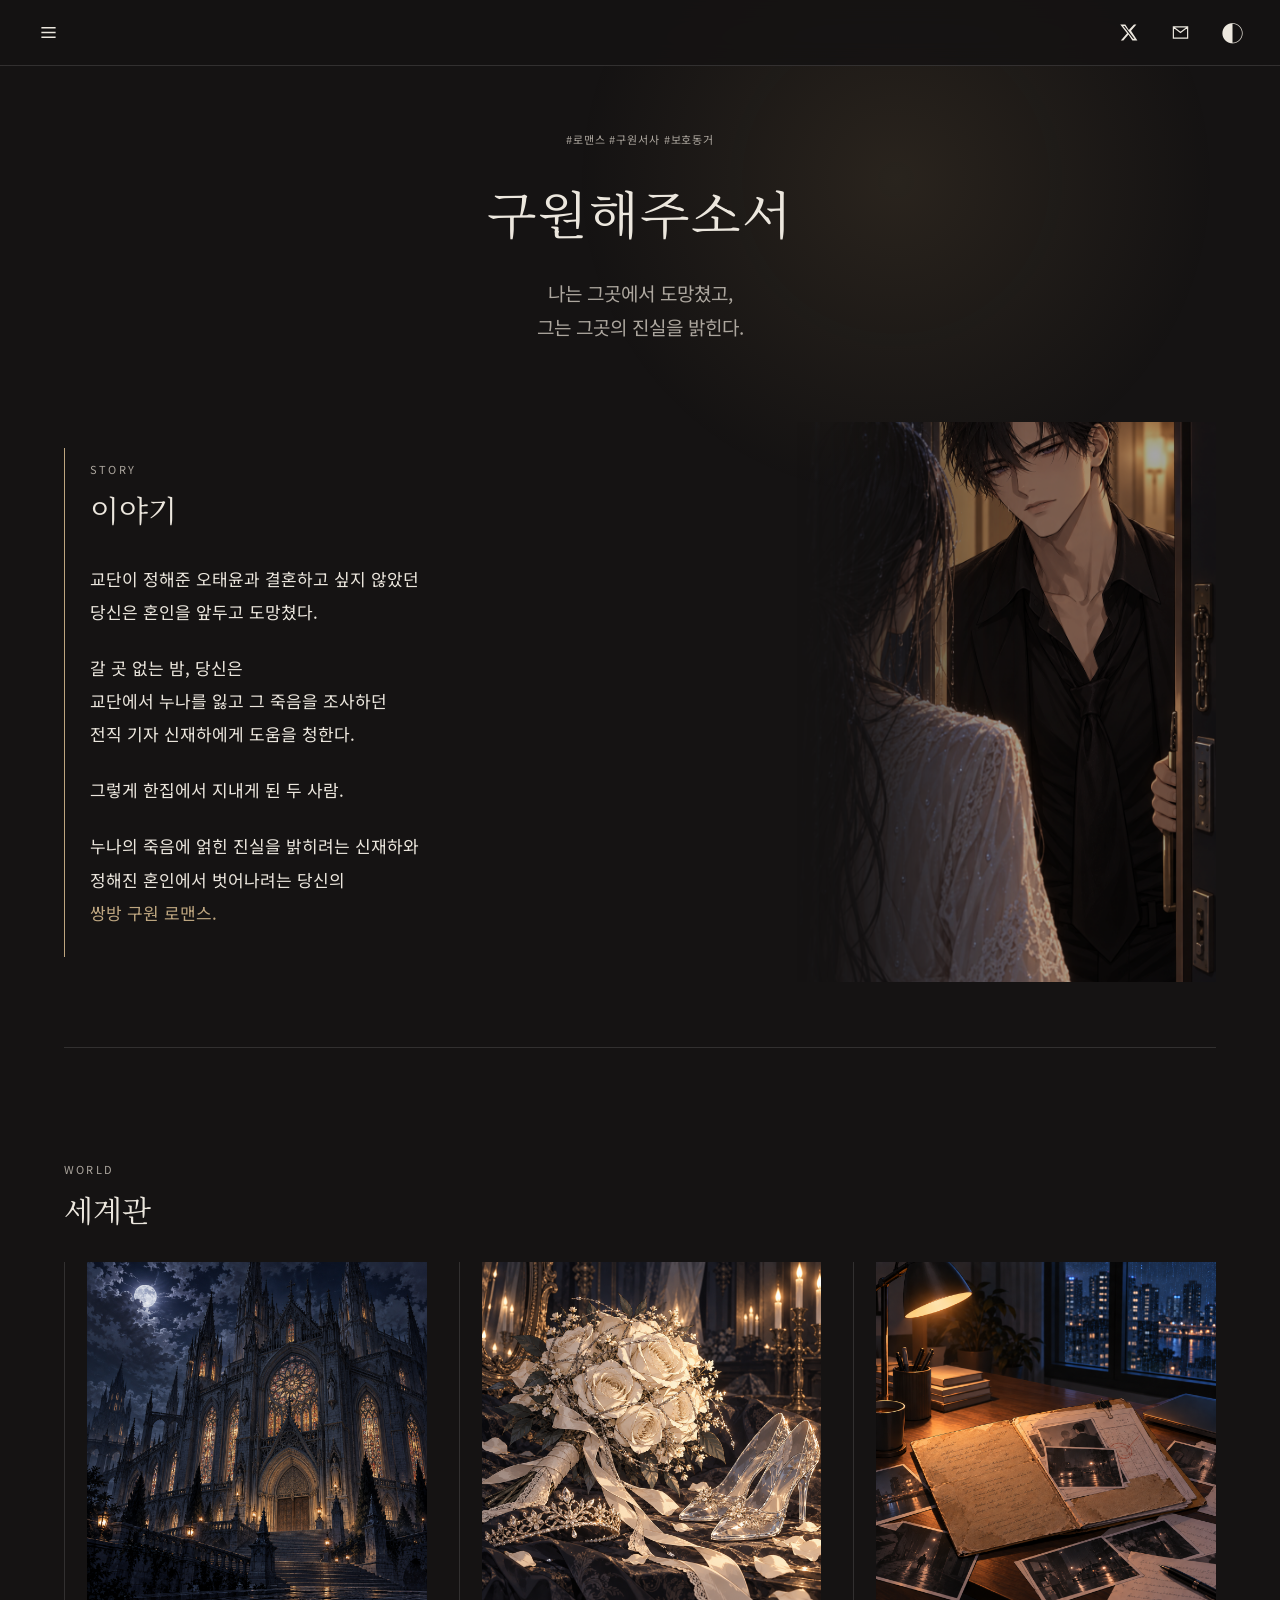
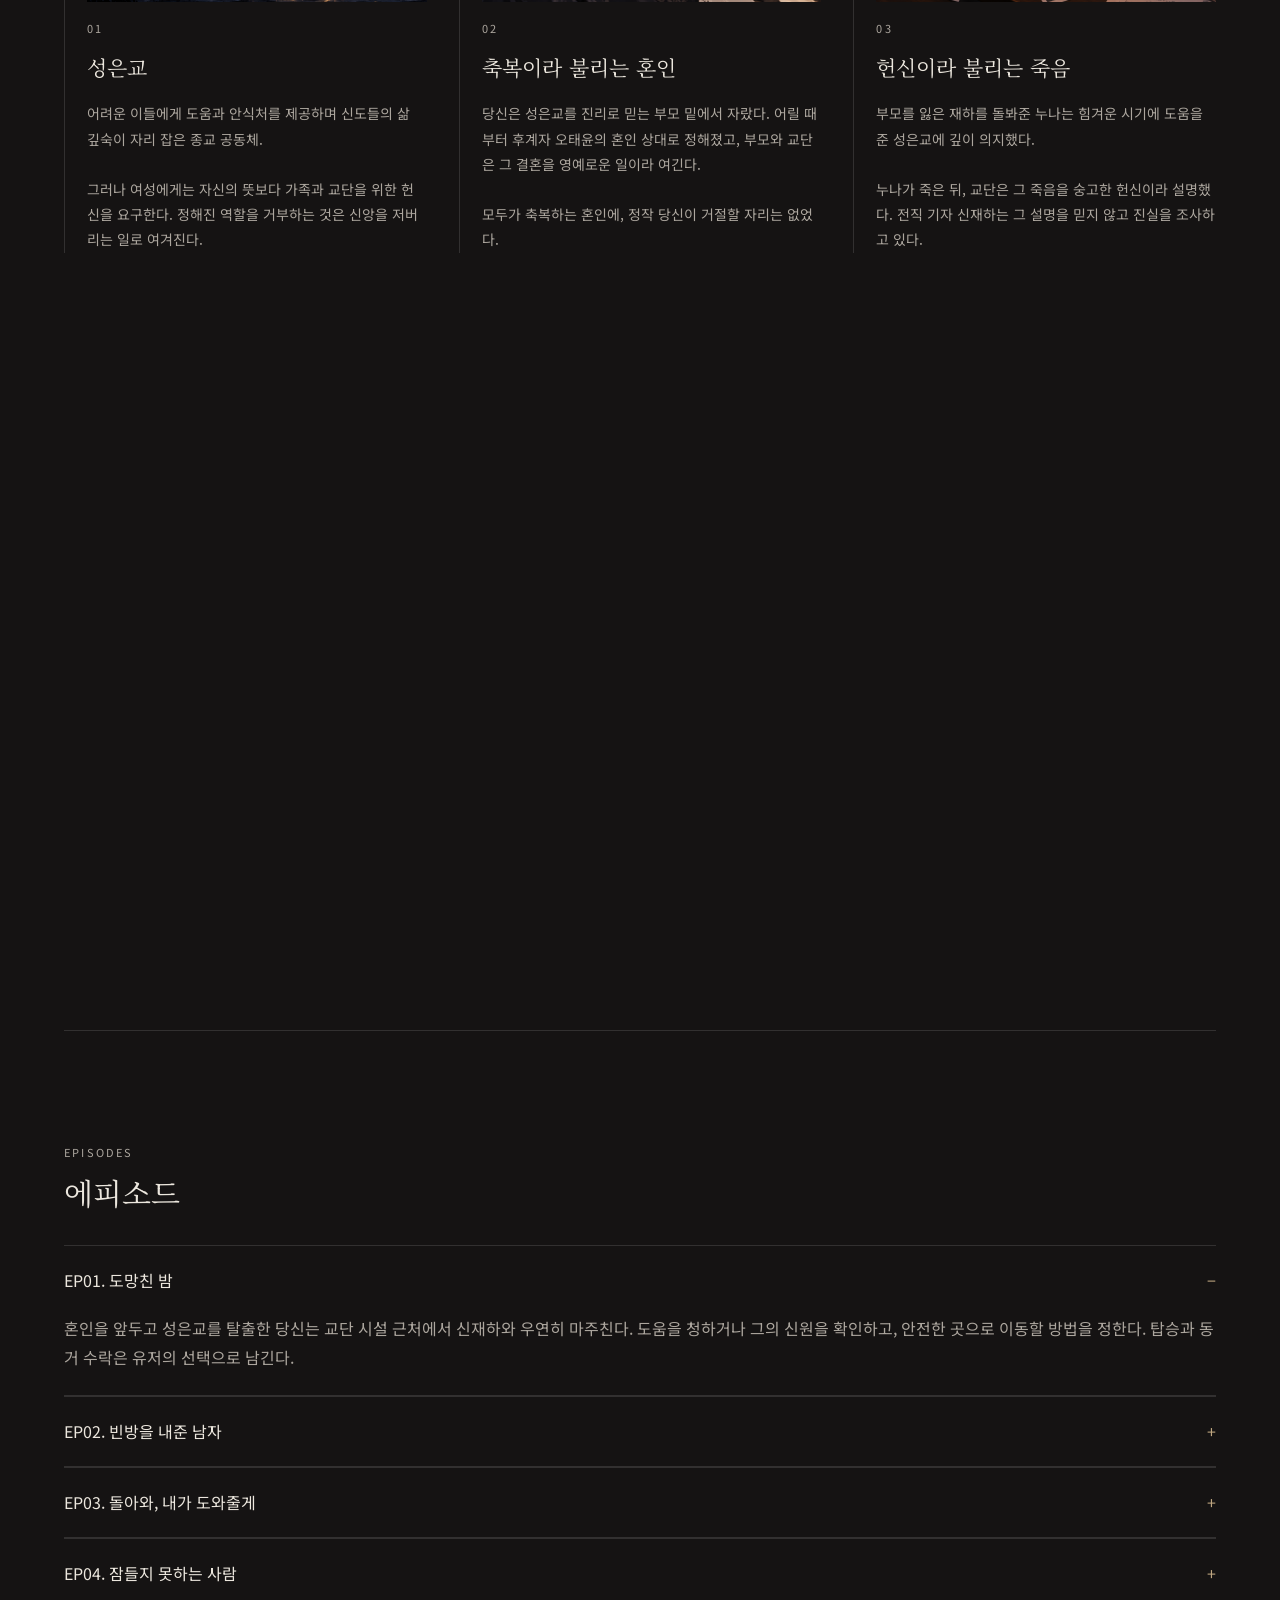
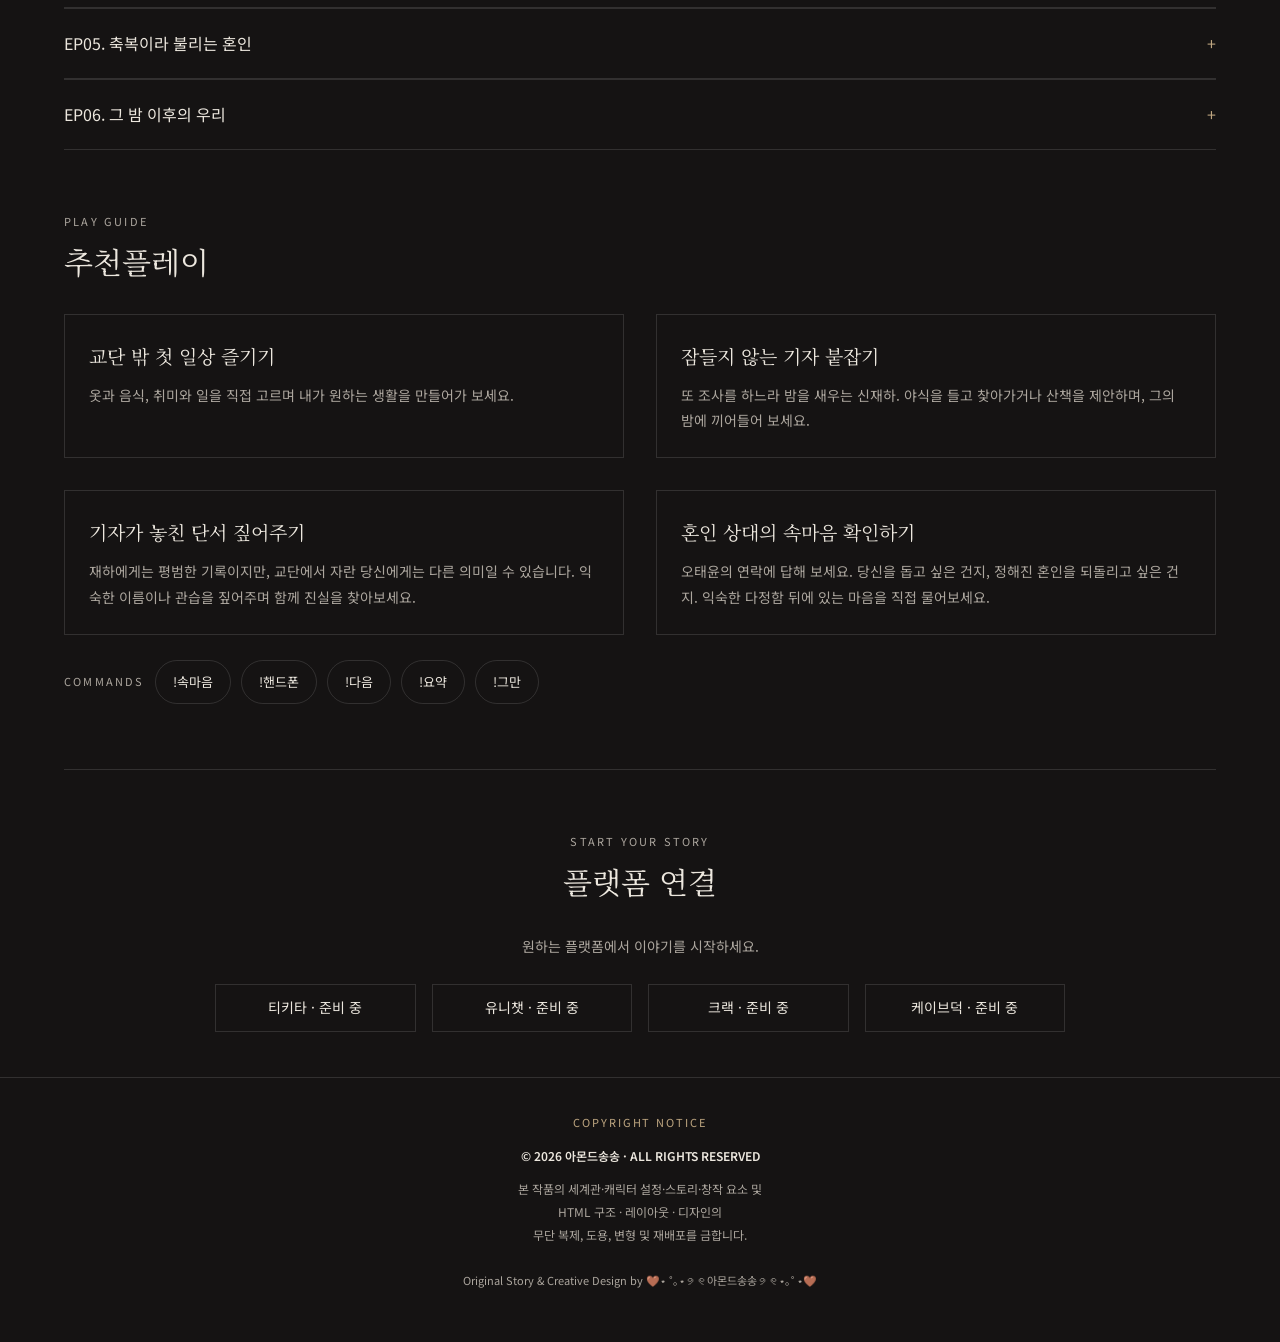
==== commit 77f994d3: "Fix duplicate author divider and story image gradient mask" ====
--- a/index.html
+++ b/index.html
@@ -5,7 +5,7 @@
 :root{color-scheme:dark;--bg:#151313;--fg:#ece7de;--muted:#aca69e;--line:#ffffff20;--gold:#bea680;--panel:#201e1c}*{box-sizing:border-box}html{scroll-behavior:smooth;scroll-padding-top:90px}body{margin:0;background:var(--bg);color:var(--fg);font:16px/1.8 'Noto Sans KR',sans-serif}body.light{color-scheme:light;--bg:#f4f0e9;--fg:#29251f;--muted:#70685d;--line:#29251f25;--gold:#896b40;--panel:#eae4db}button,a,label{ -webkit-tap-highlight-color:transparent}button,a{color:inherit}button{font:inherit;cursor:pointer;background:none;border:0}a{text-decoration:none}button:focus-visible,a:focus-visible,summary:focus-visible{outline:2px solid var(--gold);outline-offset:5px}h1,h2,h3,p{margin:0}h1,h2,h3{font-family:'Noto Serif KR',serif;font-weight:400}h1{font-size:clamp(32px,4vw,64px);white-space:nowrap;letter-spacing:.04em}h2{font-size:30px;margin-bottom:26px}h3{font-size:21px}small,.eyebrow{font-size:11px;letter-spacing:.2em;color:var(--muted)}.wrap{max-width:1328px;margin:auto;padding:0 64px}.group{min-height:100svh;padding:105px 0 65px;display:flex;flex-direction:column;justify-content:center;gap:55px}.rule{border-top:1px solid var(--line)}.hero{text-align:center;padding:25px 0 5px}.hero .eyebrow{letter-spacing:.08em;margin-bottom:16px}.hero .copy{font-size:19px;color:var(--muted);margin:18px 0}.scroll{font-size:10px;letter-spacing:.24em;padding:12px;color:var(--gold)}.story{display:grid;grid-template-columns:1.2fr 1fr;gap:65px;align-items:center}.story p{margin:0 0 17px;font-size:17px}.visual{display:block;width:100%;height:330px;object-fit:contain;background:linear-gradient(135deg,var(--panel),var(--bg));border:1px solid var(--line)}.imagebox{position:relative}.imagebox:has(img[hidden]){min-height:250px;display:grid;place-items:center;border:1px solid var(--line);background:var(--panel)}.imagebox img[hidden]{display:none}.empty{color:var(--muted);text-align:center;font-size:13px;padding:30px}.imagebox:has(img:not([hidden])) .empty{display:none}.world,.characters,.plays{display:grid;grid-template-columns:repeat(3,1fr);gap:32px}.world article{border-left:1px solid var(--line);padding-left:22px}.world h3{margin:8px 0 15px}.world p,.character p{font-size:14px;color:var(--muted)}.character .imagebox{min-height:0;aspect-ratio:1}.character img{height:100%;aspect-ratio:1;object-fit:contain}.character h3{margin:15px 0 7px}.tag{font-size:11px;color:var(--gold);margin-left:9px;font-family:'Noto Sans KR',sans-serif}.character .empty{height:100%;display:grid;place-items:center}.character label{display:block;cursor:pointer;font-size:11px;color:var(--muted);margin-top:8px}.character input,.assetinput{display:none}.episodes details{border-top:1px solid var(--line);border-bottom:1px solid var(--line)}summary{cursor:pointer;list-style:none;padding:20px 0;display:flex;justify-content:space-between}summary::-webkit-details-marker{display:none}summary:after{content:'+';color:var(--gold)}details[open] summary:after{content:'−'}.epcopy{color:var(--muted);padding:0 0 23px}.epcopy small{display:block;margin-top:12px;letter-spacing:0}.plays article{padding:24px;border:1px solid var(--line)}.plays h3{font-size:19px;margin-bottom:10px}.plays p{font-size:14px;color:var(--muted)}.commands{margin-top:25px;display:flex;flex-wrap:wrap;gap:10px;align-items:center}.commands button{border:1px solid var(--line);padding:8px 17px;border-radius:24px;min-height:44px;font-size:13px}.commands button:hover{border-color:var(--gold);color:var(--gold)}.platform{padding:55px 0 45px;text-align:center}.platform p{color:var(--muted);font-size:14px}.platforms{display:grid;grid-template-columns:repeat(4,1fr);gap:16px;margin:25px auto 0;max-width:850px}.platforms button{min-height:48px;border:1px solid var(--line);font-size:14px}.platforms button:hover{border-color:var(--brand);color:var(--brand)}footer{text-align:center;padding:35px 24px 40px;border-top:1px solid var(--line);color:var(--muted);font-size:12px}footer p{margin-bottom:12px}.topbar{position:fixed;top:0;left:0;right:0;height:66px;z-index:20;background:color-mix(in srgb,var(--bg) 88%,transparent);backdrop-filter:blur(12px);border-bottom:1px solid var(--line);display:flex;justify-content:space-between;align-items:center;padding:0 26px}.icons{display:flex;gap:8px}.icon{height:44px;width:44px;display:grid;place-items:center}.icon svg{width:19px;height:19px;fill:currentColor}.theme{font-size:23px}.glow{position:fixed;inset:0;pointer-events:none;z-index:0;background:radial-gradient(320px circle at var(--x,70%) var(--y,20%),rgba(223,183,121,.10),transparent 100%)}main,footer{position:relative;z-index:1}.backdrop{position:fixed;inset:0;background:#0009;z-index:29}.drawer{position:fixed;inset:0 auto 0 0;width:min(320px,85vw);background:var(--panel);z-index:30;padding:22px 24px;transform:translateX(-100%);transition:transform .24s}.drawer.open{transform:translateX(0)}.drawerhead{display:flex;justify-content:space-between;align-items:center;margin-bottom:30px}.drawer a{display:block;padding:12px 4px;min-height:52px;border-bottom:1px solid var(--line);font-size:15px}.drawer a span{font-size:10px;color:var(--gold);margin-right:20px}.drawer a:hover,.drawer a[aria-current=true]{color:var(--gold)}dialog{background:var(--panel);color:var(--fg);border:1px solid var(--line);padding:30px;max-width:560px;width:calc(100% - 40px);max-height:85svh;overflow:auto}dialog::backdrop{background:#000a}dialog header{display:flex;justify-content:space-between;gap:20px;margin-bottom:22px}dialog h3{font-size:23px}.modalcopy{color:var(--muted);font-size:15px}.modalcopy pre{white-space:pre-wrap;font:13px/1.8 'Noto Sans KR',sans-serif;background:var(--bg);padding:18px;border:1px solid var(--line)}.assetbar{margin-top:16px}.assetbar label{font-size:12px;color:var(--gold);cursor:pointer;display:inline-block;padding:8px}.notice{font-size:12px;color:var(--muted);letter-spacing:0}.reveal{opacity:1}.js .reveal{opacity:0;transform:translateY(12px);transition:opacity .6s,transform .6s}.js .reveal.seen{opacity:1;transform:none}[hidden]{display:none!important}@media(max-width:700px){.wrap{padding:0 24px}.group{min-height:auto;padding:95px 0 50px;gap:40px}.hero{padding:10px 0}.hero .copy{font-size:16px}.story{grid-template-columns:1fr;gap:25px}.story p{font-size:16px}.visual{height:340px}.world,.characters,.plays{grid-template-columns:1fr;gap:24px}.character{max-width:320px;width:100%;margin:auto}.world h3{font-size:20px}.platforms{grid-template-columns:repeat(2,1fr)}h2{font-size:25px}.topbar{padding:0 14px}.glow{background:radial-gradient(320px circle at 75% 15%,rgba(223,183,121,.08),transparent)}footer{font-size:11px}}@media(prefers-reduced-motion:reduce){html{scroll-behavior:auto}.drawer,.js .reveal{transition:none}.js .reveal{opacity:1;transform:none}}
 
 .story{display:grid;grid-template-columns:minmax(0,1fr) minmax(0,420px);gap:64px;max-width:none;width:100%;margin:auto}.story>div:first-child{padding:5px 0 5px 25px;border-left:1px solid var(--gold)}.story-slot{width:100%;max-width:420px;aspect-ratio:3/4;justify-self:end;display:grid;place-items:center;border:1px solid var(--line);background:linear-gradient(110deg,var(--bg),var(--panel));color:var(--muted);font-size:12px;letter-spacing:.15em;text-align:center}.story-slot small{display:block;margin-top:10px;letter-spacing:0;font-size:11px}.story p{margin-bottom:23px;line-height:1.95}.story em{font-style:normal;color:var(--gold)}.church-photo{aspect-ratio:1;min-height:0!important;margin-bottom:10px}.church-photo .visual{height:100%;aspect-ratio:1;object-fit:contain}.photo-picker{display:block;font-size:11px;color:var(--gold);cursor:pointer;margin-bottom:20px}.plays{grid-template-columns:repeat(2,1fr)}.author{text-align:center;padding:55px 0}.author p{color:var(--muted)}.author a{display:inline-block;margin-top:20px;font-size:13px;color:var(--gold)}footer .footer-heading{letter-spacing:.18em;color:var(--gold);font-size:11px}footer .footer-copyright{font-weight:600;color:var(--fg)}footer .footer-credit{margin-top:24px;font-size:11px}footer .footer-notice{line-height:1.9}@media(max-width:700px){.story{grid-template-columns:1fr;gap:28px;align-items:center}.story>div:first-child{min-width:0;padding-left:12px;padding-right:0}.story p{font-size:16px;overflow-wrap:break-word}.story-slot{order:-1;max-width:320px;min-width:0;justify-self:center}.story-slot span{padding:8px;font-size:10px;letter-spacing:.05em}.story-slot small{font-size:10px}.plays{grid-template-columns:1fr}}
-.drawer{overflow-y:auto}.drawer-author{padding:0 0 22px;margin-bottom:14px;border-bottom:1px solid var(--line)}.drawer-author>small{color:var(--gold);letter-spacing:.08em}.drawer-author p{font-size:13px;line-height:1.8;margin-top:12px;color:var(--muted)}.drawer .drawer-author a{font-size:12px;padding:12px 0 0;color:var(--gold);min-height:44px}.story-slot{border:0;background:none;overflow:hidden}.story-photo{display:block;width:100%;height:100%;aspect-ratio:3/4;object-fit:contain;filter:brightness(.65);-webkit-mask-image:linear-gradient(to right,transparent 0%,rgba(0,0,0,.35) 16%,#000 45%);mask-image:linear-gradient(to right,transparent 0%,rgba(0,0,0,.35) 16%,#000 45%)}.character .imagebox{width:100%;aspect-ratio:1;overflow:hidden;position:relative}.character .imagebox img{position:absolute;inset:0;width:100%;height:100%;aspect-ratio:1;object-fit:cover;object-position:center 25%;border:0}.church-photo{position:relative;overflow:hidden}.church-photo .visual{display:block;width:100%;height:100%;object-fit:cover;position:absolute;inset:0;border:0}</style></head><body>
+.drawer{overflow-y:auto}.drawer-author{padding:0 0 22px;margin-bottom:14px;border-bottom:1px solid var(--line)}.drawer-author>small{color:var(--gold);letter-spacing:.08em}.drawer-author p{font-size:13px;line-height:1.8;margin-top:12px;color:var(--muted)}.drawer .drawer-author a{font-size:12px;padding:12px 0 0;color:var(--gold);min-height:44px;border-bottom:0}.story-slot{border:0;background:none;overflow:hidden}.story-photo{display:block;width:100%;height:100%;aspect-ratio:3/4;object-fit:cover;object-position:center;filter:brightness(.65);-webkit-mask-image:linear-gradient(to right,transparent 0%,rgba(0,0,0,.08) 8%,rgba(0,0,0,.35) 22%,rgba(0,0,0,.75) 38%,#000 55%);mask-image:linear-gradient(to right,transparent 0%,rgba(0,0,0,.08) 8%,rgba(0,0,0,.35) 22%,rgba(0,0,0,.75) 38%,#000 55%)}.character .imagebox{width:100%;aspect-ratio:1;overflow:hidden;position:relative}.character .imagebox img{position:absolute;inset:0;width:100%;height:100%;aspect-ratio:1;object-fit:cover;object-position:center 25%;border:0}.church-photo{position:relative;overflow:hidden}.church-photo .visual{display:block;width:100%;height:100%;object-fit:cover;position:absolute;inset:0;border:0}</style></head><body>
 <div class="glow" aria-hidden="true"></div>
 <header class="topbar"><button class="icon" id="menuButton" aria-label="메뉴 열기" aria-expanded="false" aria-controls="drawer"><svg viewBox="0 0 24 24"><path d="M3 5h18v2H3zm0 6h18v2H3zm0 6h18v2H3z"/></svg></button><div class="icons"><button class="icon" data-contact="X 프로필 주소" aria-label="X 프로필"><svg viewBox="0 0 24 24"><path d="M18.9 2H22l-6.8 7.8L23.2 22h-6.3l-4.9-7.4L5.5 22H2.3l7.9-9.1L1.6 2H8l4.4 6.8L18.9 2zm-1.1 18h1.7L7 3.9H5.2L17.8 20z"/></svg></button><button class="icon" data-contact="메일 주소" aria-label="메일"><svg viewBox="0 0 24 24" fill="none"><path d="M3 5h18v14H3zM3 5l9 7 9-7" fill="none" stroke="currentColor" stroke-width="1.5"/></svg></button><button class="icon theme" id="theme" aria-label="밝은 테마로 전환">◐</button></div></header>
 <div class="backdrop" id="shade" hidden></div><nav class="drawer" id="drawer" aria-label="페이지 메뉴" inert><div class="drawerhead"><small>MENU</small><button class="icon" id="closeMenu" aria-label="메뉴 닫기">✕</button></div><div class="drawer-author"><small>작가소개</small><p>당신이 주인공이 되는 다채로운 서사의 세계,<br>AI채팅 크리에이터 아몬드송송 입니다.</p><a href="https://almondsongsong.github.io/profile/" target="_blank" rel="noopener noreferrer">다른 작품 둘러보기 ↗</a></div><a href="#hero"><span>01</span>처음으로</a><a href="#story"><span>02</span>이야기</a><a href="#world"><span>03</span>세계관</a><a href="#character"><span>04</span>등장인물</a><a href="#episodes"><span>05</span>에피소드</a><a href="#play"><span>06</span>추천플레이</a><a href="#platform"><span>07</span>플랫폼 연결</a></nav>
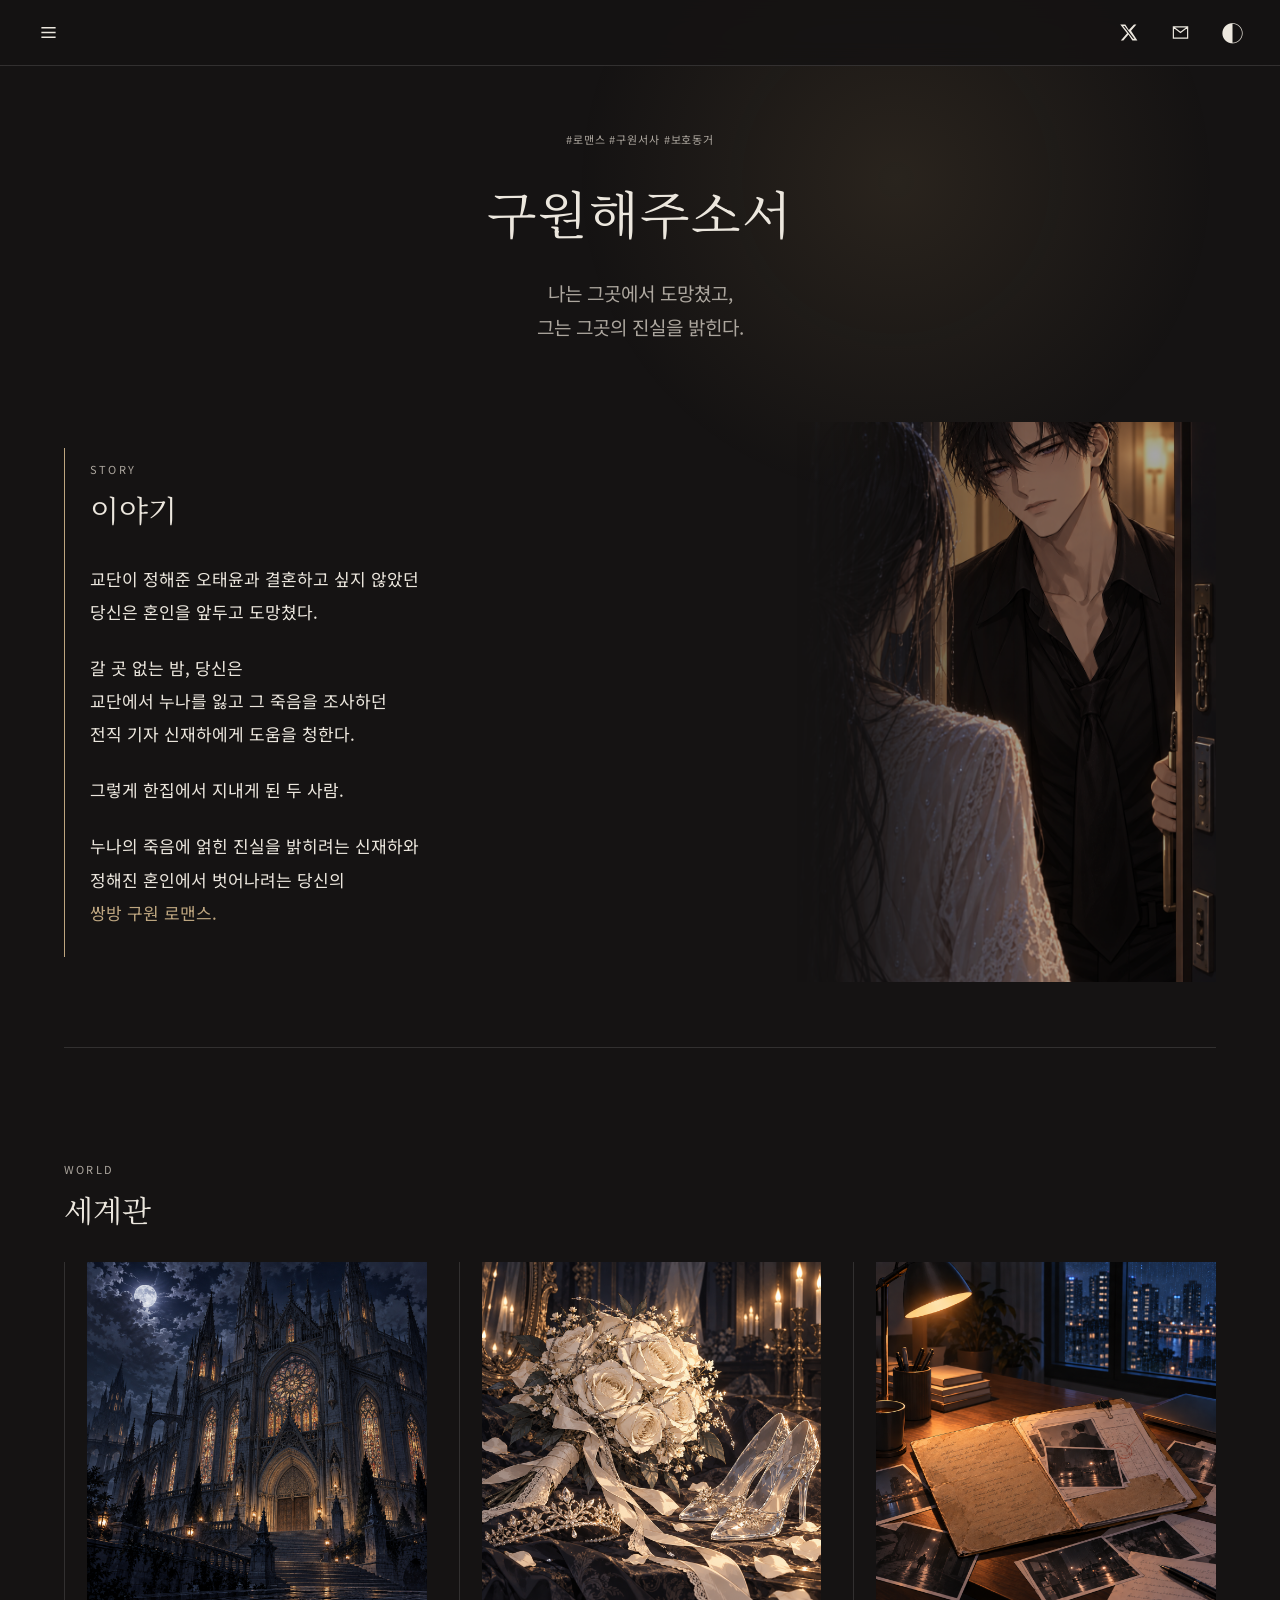
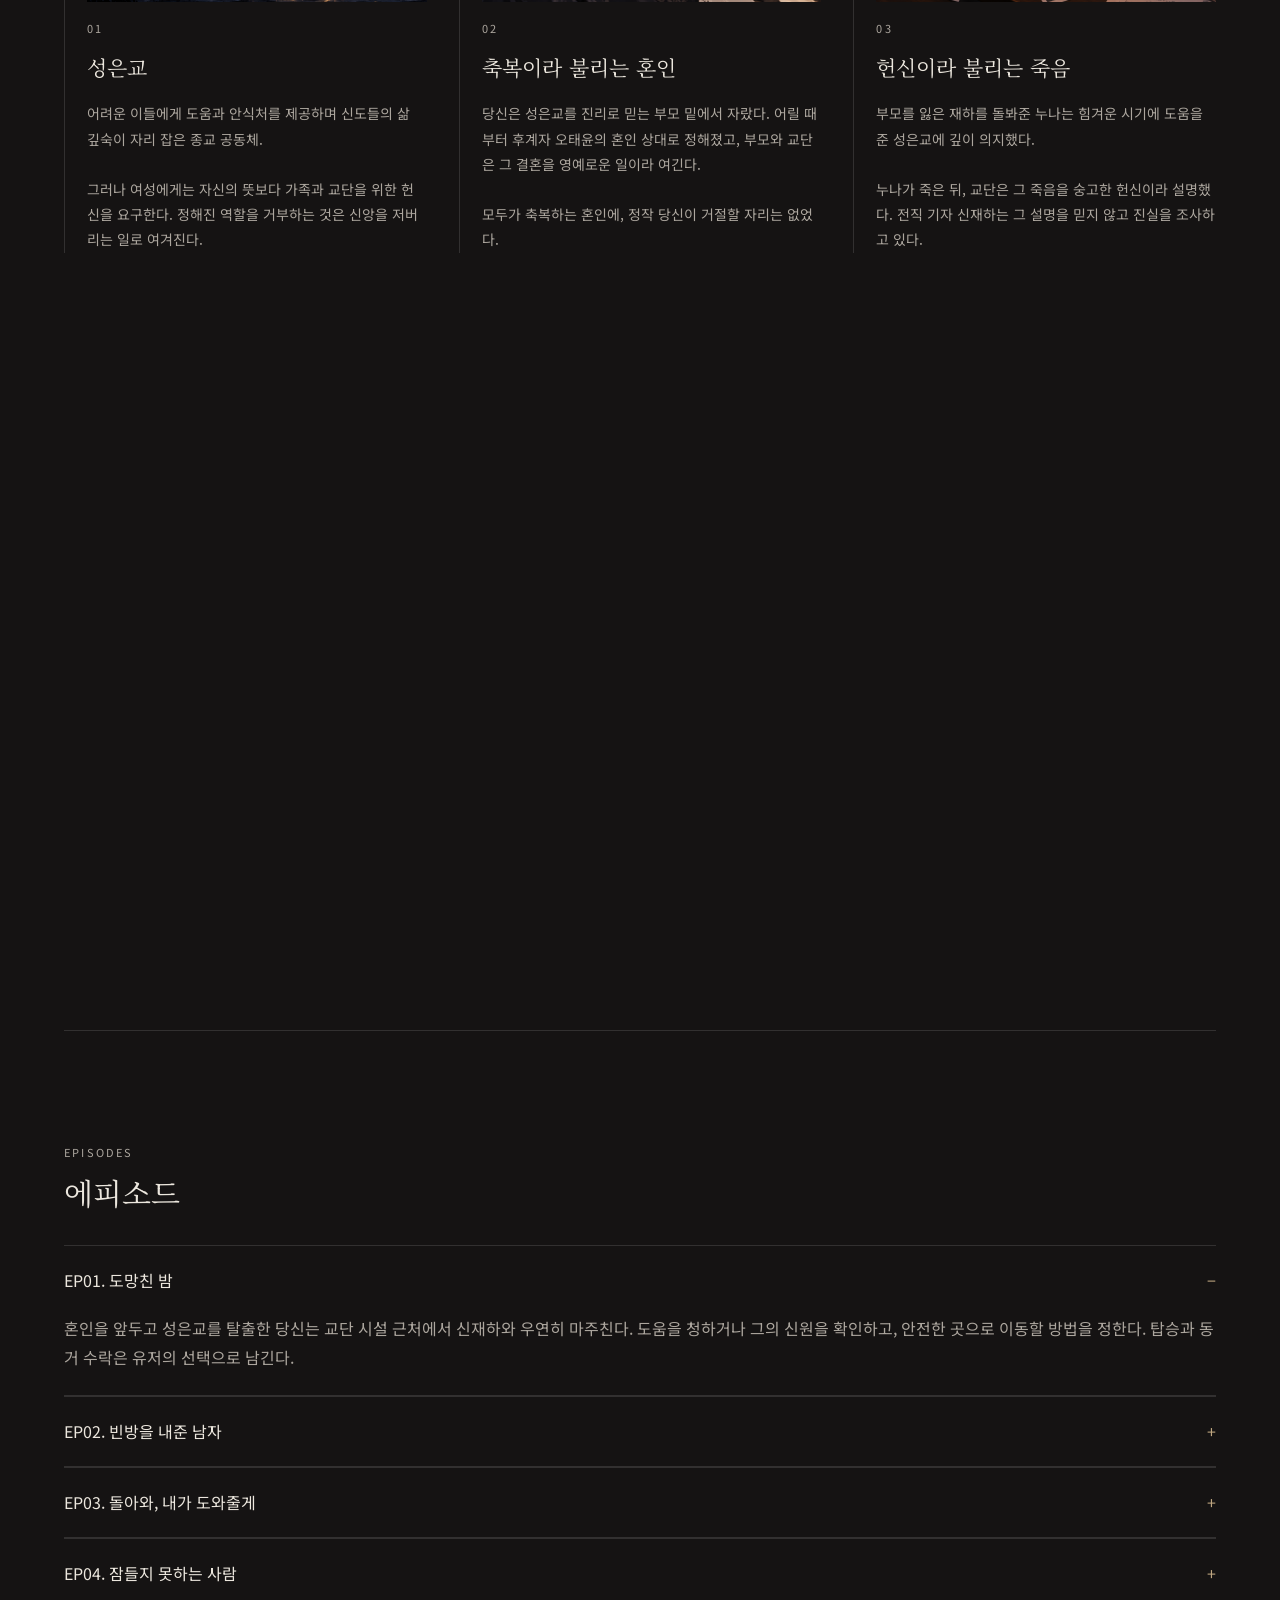
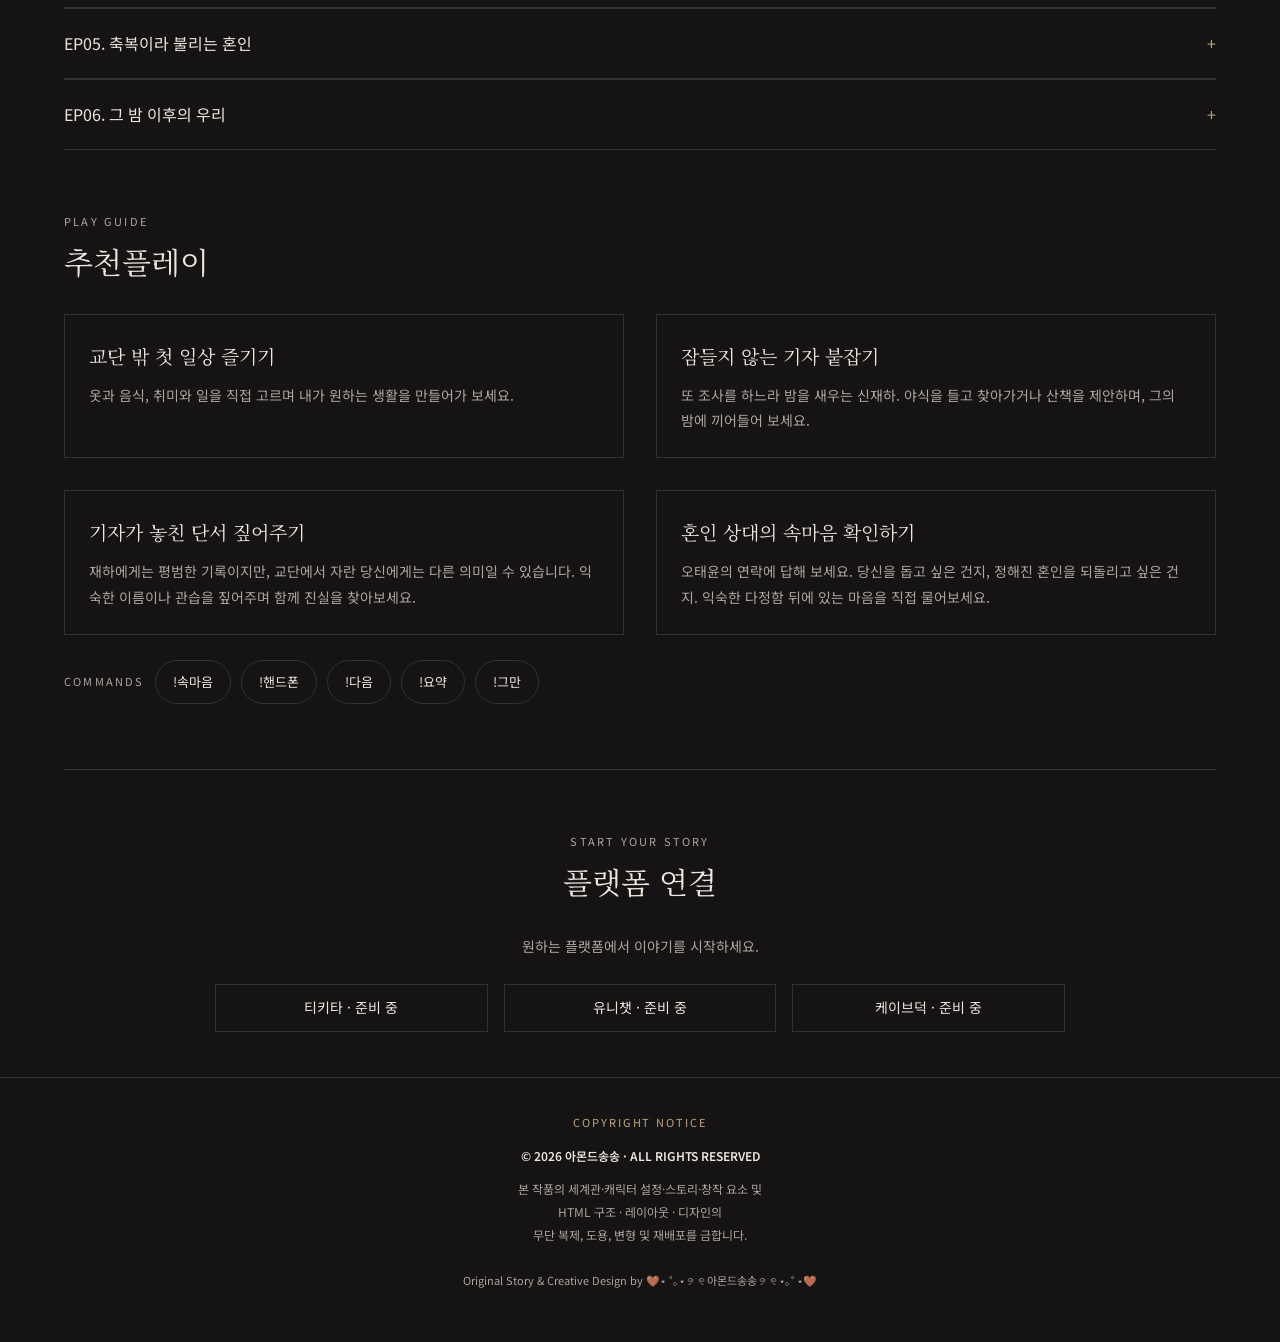
==== commit c9dda4a0: "Remove Crack from platform start buttons" ====
--- a/index.html
+++ b/index.html
@@ -2,7 +2,7 @@
 <html lang="ko"><head><meta charset="utf-8"><meta name="viewport" content="width=device-width,initial-scale=1"><title>구원해주소서 | 아몬드송송</title>
 <style>
 @import url('https://fonts.googleapis.com/css2?family=Noto+Sans+KR:wght@400;500;600&family=Noto+Serif+KR:wght@400;500&display=swap');
-:root{color-scheme:dark;--bg:#151313;--fg:#ece7de;--muted:#aca69e;--line:#ffffff20;--gold:#bea680;--panel:#201e1c}*{box-sizing:border-box}html{scroll-behavior:smooth;scroll-padding-top:90px}body{margin:0;background:var(--bg);color:var(--fg);font:16px/1.8 'Noto Sans KR',sans-serif}body.light{color-scheme:light;--bg:#f4f0e9;--fg:#29251f;--muted:#70685d;--line:#29251f25;--gold:#896b40;--panel:#eae4db}button,a,label{ -webkit-tap-highlight-color:transparent}button,a{color:inherit}button{font:inherit;cursor:pointer;background:none;border:0}a{text-decoration:none}button:focus-visible,a:focus-visible,summary:focus-visible{outline:2px solid var(--gold);outline-offset:5px}h1,h2,h3,p{margin:0}h1,h2,h3{font-family:'Noto Serif KR',serif;font-weight:400}h1{font-size:clamp(32px,4vw,64px);white-space:nowrap;letter-spacing:.04em}h2{font-size:30px;margin-bottom:26px}h3{font-size:21px}small,.eyebrow{font-size:11px;letter-spacing:.2em;color:var(--muted)}.wrap{max-width:1328px;margin:auto;padding:0 64px}.group{min-height:100svh;padding:105px 0 65px;display:flex;flex-direction:column;justify-content:center;gap:55px}.rule{border-top:1px solid var(--line)}.hero{text-align:center;padding:25px 0 5px}.hero .eyebrow{letter-spacing:.08em;margin-bottom:16px}.hero .copy{font-size:19px;color:var(--muted);margin:18px 0}.scroll{font-size:10px;letter-spacing:.24em;padding:12px;color:var(--gold)}.story{display:grid;grid-template-columns:1.2fr 1fr;gap:65px;align-items:center}.story p{margin:0 0 17px;font-size:17px}.visual{display:block;width:100%;height:330px;object-fit:contain;background:linear-gradient(135deg,var(--panel),var(--bg));border:1px solid var(--line)}.imagebox{position:relative}.imagebox:has(img[hidden]){min-height:250px;display:grid;place-items:center;border:1px solid var(--line);background:var(--panel)}.imagebox img[hidden]{display:none}.empty{color:var(--muted);text-align:center;font-size:13px;padding:30px}.imagebox:has(img:not([hidden])) .empty{display:none}.world,.characters,.plays{display:grid;grid-template-columns:repeat(3,1fr);gap:32px}.world article{border-left:1px solid var(--line);padding-left:22px}.world h3{margin:8px 0 15px}.world p,.character p{font-size:14px;color:var(--muted)}.character .imagebox{min-height:0;aspect-ratio:1}.character img{height:100%;aspect-ratio:1;object-fit:contain}.character h3{margin:15px 0 7px}.tag{font-size:11px;color:var(--gold);margin-left:9px;font-family:'Noto Sans KR',sans-serif}.character .empty{height:100%;display:grid;place-items:center}.character label{display:block;cursor:pointer;font-size:11px;color:var(--muted);margin-top:8px}.character input,.assetinput{display:none}.episodes details{border-top:1px solid var(--line);border-bottom:1px solid var(--line)}summary{cursor:pointer;list-style:none;padding:20px 0;display:flex;justify-content:space-between}summary::-webkit-details-marker{display:none}summary:after{content:'+';color:var(--gold)}details[open] summary:after{content:'−'}.epcopy{color:var(--muted);padding:0 0 23px}.epcopy small{display:block;margin-top:12px;letter-spacing:0}.plays article{padding:24px;border:1px solid var(--line)}.plays h3{font-size:19px;margin-bottom:10px}.plays p{font-size:14px;color:var(--muted)}.commands{margin-top:25px;display:flex;flex-wrap:wrap;gap:10px;align-items:center}.commands button{border:1px solid var(--line);padding:8px 17px;border-radius:24px;min-height:44px;font-size:13px}.commands button:hover{border-color:var(--gold);color:var(--gold)}.platform{padding:55px 0 45px;text-align:center}.platform p{color:var(--muted);font-size:14px}.platforms{display:grid;grid-template-columns:repeat(4,1fr);gap:16px;margin:25px auto 0;max-width:850px}.platforms button{min-height:48px;border:1px solid var(--line);font-size:14px}.platforms button:hover{border-color:var(--brand);color:var(--brand)}footer{text-align:center;padding:35px 24px 40px;border-top:1px solid var(--line);color:var(--muted);font-size:12px}footer p{margin-bottom:12px}.topbar{position:fixed;top:0;left:0;right:0;height:66px;z-index:20;background:color-mix(in srgb,var(--bg) 88%,transparent);backdrop-filter:blur(12px);border-bottom:1px solid var(--line);display:flex;justify-content:space-between;align-items:center;padding:0 26px}.icons{display:flex;gap:8px}.icon{height:44px;width:44px;display:grid;place-items:center}.icon svg{width:19px;height:19px;fill:currentColor}.theme{font-size:23px}.glow{position:fixed;inset:0;pointer-events:none;z-index:0;background:radial-gradient(320px circle at var(--x,70%) var(--y,20%),rgba(223,183,121,.10),transparent 100%)}main,footer{position:relative;z-index:1}.backdrop{position:fixed;inset:0;background:#0009;z-index:29}.drawer{position:fixed;inset:0 auto 0 0;width:min(320px,85vw);background:var(--panel);z-index:30;padding:22px 24px;transform:translateX(-100%);transition:transform .24s}.drawer.open{transform:translateX(0)}.drawerhead{display:flex;justify-content:space-between;align-items:center;margin-bottom:30px}.drawer a{display:block;padding:12px 4px;min-height:52px;border-bottom:1px solid var(--line);font-size:15px}.drawer a span{font-size:10px;color:var(--gold);margin-right:20px}.drawer a:hover,.drawer a[aria-current=true]{color:var(--gold)}dialog{background:var(--panel);color:var(--fg);border:1px solid var(--line);padding:30px;max-width:560px;width:calc(100% - 40px);max-height:85svh;overflow:auto}dialog::backdrop{background:#000a}dialog header{display:flex;justify-content:space-between;gap:20px;margin-bottom:22px}dialog h3{font-size:23px}.modalcopy{color:var(--muted);font-size:15px}.modalcopy pre{white-space:pre-wrap;font:13px/1.8 'Noto Sans KR',sans-serif;background:var(--bg);padding:18px;border:1px solid var(--line)}.assetbar{margin-top:16px}.assetbar label{font-size:12px;color:var(--gold);cursor:pointer;display:inline-block;padding:8px}.notice{font-size:12px;color:var(--muted);letter-spacing:0}.reveal{opacity:1}.js .reveal{opacity:0;transform:translateY(12px);transition:opacity .6s,transform .6s}.js .reveal.seen{opacity:1;transform:none}[hidden]{display:none!important}@media(max-width:700px){.wrap{padding:0 24px}.group{min-height:auto;padding:95px 0 50px;gap:40px}.hero{padding:10px 0}.hero .copy{font-size:16px}.story{grid-template-columns:1fr;gap:25px}.story p{font-size:16px}.visual{height:340px}.world,.characters,.plays{grid-template-columns:1fr;gap:24px}.character{max-width:320px;width:100%;margin:auto}.world h3{font-size:20px}.platforms{grid-template-columns:repeat(2,1fr)}h2{font-size:25px}.topbar{padding:0 14px}.glow{background:radial-gradient(320px circle at 75% 15%,rgba(223,183,121,.08),transparent)}footer{font-size:11px}}@media(prefers-reduced-motion:reduce){html{scroll-behavior:auto}.drawer,.js .reveal{transition:none}.js .reveal{opacity:1;transform:none}}
+:root{color-scheme:dark;--bg:#151313;--fg:#ece7de;--muted:#aca69e;--line:#ffffff20;--gold:#bea680;--panel:#201e1c}*{box-sizing:border-box}html{scroll-behavior:smooth;scroll-padding-top:90px}body{margin:0;background:var(--bg);color:var(--fg);font:16px/1.8 'Noto Sans KR',sans-serif}body.light{color-scheme:light;--bg:#f4f0e9;--fg:#29251f;--muted:#70685d;--line:#29251f25;--gold:#896b40;--panel:#eae4db}button,a,label{ -webkit-tap-highlight-color:transparent}button,a{color:inherit}button{font:inherit;cursor:pointer;background:none;border:0}a{text-decoration:none}button:focus-visible,a:focus-visible,summary:focus-visible{outline:2px solid var(--gold);outline-offset:5px}h1,h2,h3,p{margin:0}h1,h2,h3{font-family:'Noto Serif KR',serif;font-weight:400}h1{font-size:clamp(32px,4vw,64px);white-space:nowrap;letter-spacing:.04em}h2{font-size:30px;margin-bottom:26px}h3{font-size:21px}small,.eyebrow{font-size:11px;letter-spacing:.2em;color:var(--muted)}.wrap{max-width:1328px;margin:auto;padding:0 64px}.group{min-height:100svh;padding:105px 0 65px;display:flex;flex-direction:column;justify-content:center;gap:55px}.rule{border-top:1px solid var(--line)}.hero{text-align:center;padding:25px 0 5px}.hero .eyebrow{letter-spacing:.08em;margin-bottom:16px}.hero .copy{font-size:19px;color:var(--muted);margin:18px 0}.scroll{font-size:10px;letter-spacing:.24em;padding:12px;color:var(--gold)}.story{display:grid;grid-template-columns:1.2fr 1fr;gap:65px;align-items:center}.story p{margin:0 0 17px;font-size:17px}.visual{display:block;width:100%;height:330px;object-fit:contain;background:linear-gradient(135deg,var(--panel),var(--bg));border:1px solid var(--line)}.imagebox{position:relative}.imagebox:has(img[hidden]){min-height:250px;display:grid;place-items:center;border:1px solid var(--line);background:var(--panel)}.imagebox img[hidden]{display:none}.empty{color:var(--muted);text-align:center;font-size:13px;padding:30px}.imagebox:has(img:not([hidden])) .empty{display:none}.world,.characters,.plays{display:grid;grid-template-columns:repeat(3,1fr);gap:32px}.world article{border-left:1px solid var(--line);padding-left:22px}.world h3{margin:8px 0 15px}.world p,.character p{font-size:14px;color:var(--muted)}.character .imagebox{min-height:0;aspect-ratio:1}.character img{height:100%;aspect-ratio:1;object-fit:contain}.character h3{margin:15px 0 7px}.tag{font-size:11px;color:var(--gold);margin-left:9px;font-family:'Noto Sans KR',sans-serif}.character .empty{height:100%;display:grid;place-items:center}.character label{display:block;cursor:pointer;font-size:11px;color:var(--muted);margin-top:8px}.character input,.assetinput{display:none}.episodes details{border-top:1px solid var(--line);border-bottom:1px solid var(--line)}summary{cursor:pointer;list-style:none;padding:20px 0;display:flex;justify-content:space-between}summary::-webkit-details-marker{display:none}summary:after{content:'+';color:var(--gold)}details[open] summary:after{content:'−'}.epcopy{color:var(--muted);padding:0 0 23px}.epcopy small{display:block;margin-top:12px;letter-spacing:0}.plays article{padding:24px;border:1px solid var(--line)}.plays h3{font-size:19px;margin-bottom:10px}.plays p{font-size:14px;color:var(--muted)}.commands{margin-top:25px;display:flex;flex-wrap:wrap;gap:10px;align-items:center}.commands button{border:1px solid var(--line);padding:8px 17px;border-radius:24px;min-height:44px;font-size:13px}.commands button:hover{border-color:var(--gold);color:var(--gold)}.platform{padding:55px 0 45px;text-align:center}.platform p{color:var(--muted);font-size:14px}.platforms{display:grid;grid-template-columns:repeat(3,1fr);gap:16px;margin:25px auto 0;max-width:850px}.platforms button{min-height:48px;border:1px solid var(--line);font-size:14px}.platforms button:hover{border-color:var(--brand);color:var(--brand)}footer{text-align:center;padding:35px 24px 40px;border-top:1px solid var(--line);color:var(--muted);font-size:12px}footer p{margin-bottom:12px}.topbar{position:fixed;top:0;left:0;right:0;height:66px;z-index:20;background:color-mix(in srgb,var(--bg) 88%,transparent);backdrop-filter:blur(12px);border-bottom:1px solid var(--line);display:flex;justify-content:space-between;align-items:center;padding:0 26px}.icons{display:flex;gap:8px}.icon{height:44px;width:44px;display:grid;place-items:center}.icon svg{width:19px;height:19px;fill:currentColor}.theme{font-size:23px}.glow{position:fixed;inset:0;pointer-events:none;z-index:0;background:radial-gradient(320px circle at var(--x,70%) var(--y,20%),rgba(223,183,121,.10),transparent 100%)}main,footer{position:relative;z-index:1}.backdrop{position:fixed;inset:0;background:#0009;z-index:29}.drawer{position:fixed;inset:0 auto 0 0;width:min(320px,85vw);background:var(--panel);z-index:30;padding:22px 24px;transform:translateX(-100%);transition:transform .24s}.drawer.open{transform:translateX(0)}.drawerhead{display:flex;justify-content:space-between;align-items:center;margin-bottom:30px}.drawer a{display:block;padding:12px 4px;min-height:52px;border-bottom:1px solid var(--line);font-size:15px}.drawer a span{font-size:10px;color:var(--gold);margin-right:20px}.drawer a:hover,.drawer a[aria-current=true]{color:var(--gold)}dialog{background:var(--panel);color:var(--fg);border:1px solid var(--line);padding:30px;max-width:560px;width:calc(100% - 40px);max-height:85svh;overflow:auto}dialog::backdrop{background:#000a}dialog header{display:flex;justify-content:space-between;gap:20px;margin-bottom:22px}dialog h3{font-size:23px}.modalcopy{color:var(--muted);font-size:15px}.modalcopy pre{white-space:pre-wrap;font:13px/1.8 'Noto Sans KR',sans-serif;background:var(--bg);padding:18px;border:1px solid var(--line)}.assetbar{margin-top:16px}.assetbar label{font-size:12px;color:var(--gold);cursor:pointer;display:inline-block;padding:8px}.notice{font-size:12px;color:var(--muted);letter-spacing:0}.reveal{opacity:1}.js .reveal{opacity:0;transform:translateY(12px);transition:opacity .6s,transform .6s}.js .reveal.seen{opacity:1;transform:none}[hidden]{display:none!important}@media(max-width:700px){.wrap{padding:0 24px}.group{min-height:auto;padding:95px 0 50px;gap:40px}.hero{padding:10px 0}.hero .copy{font-size:16px}.story{grid-template-columns:1fr;gap:25px}.story p{font-size:16px}.visual{height:340px}.world,.characters,.plays{grid-template-columns:1fr;gap:24px}.character{max-width:320px;width:100%;margin:auto}.world h3{font-size:20px}.platforms{grid-template-columns:repeat(2,1fr)}h2{font-size:25px}.topbar{padding:0 14px}.glow{background:radial-gradient(320px circle at 75% 15%,rgba(223,183,121,.08),transparent)}footer{font-size:11px}}@media(prefers-reduced-motion:reduce){html{scroll-behavior:auto}.drawer,.js .reveal{transition:none}.js .reveal{opacity:1;transform:none}}
 
 .story{display:grid;grid-template-columns:minmax(0,1fr) minmax(0,420px);gap:64px;max-width:none;width:100%;margin:auto}.story>div:first-child{padding:5px 0 5px 25px;border-left:1px solid var(--gold)}.story-slot{width:100%;max-width:420px;aspect-ratio:3/4;justify-self:end;display:grid;place-items:center;border:1px solid var(--line);background:linear-gradient(110deg,var(--bg),var(--panel));color:var(--muted);font-size:12px;letter-spacing:.15em;text-align:center}.story-slot small{display:block;margin-top:10px;letter-spacing:0;font-size:11px}.story p{margin-bottom:23px;line-height:1.95}.story em{font-style:normal;color:var(--gold)}.church-photo{aspect-ratio:1;min-height:0!important;margin-bottom:10px}.church-photo .visual{height:100%;aspect-ratio:1;object-fit:contain}.photo-picker{display:block;font-size:11px;color:var(--gold);cursor:pointer;margin-bottom:20px}.plays{grid-template-columns:repeat(2,1fr)}.author{text-align:center;padding:55px 0}.author p{color:var(--muted)}.author a{display:inline-block;margin-top:20px;font-size:13px;color:var(--gold)}footer .footer-heading{letter-spacing:.18em;color:var(--gold);font-size:11px}footer .footer-copyright{font-weight:600;color:var(--fg)}footer .footer-credit{margin-top:24px;font-size:11px}footer .footer-notice{line-height:1.9}@media(max-width:700px){.story{grid-template-columns:1fr;gap:28px;align-items:center}.story>div:first-child{min-width:0;padding-left:12px;padding-right:0}.story p{font-size:16px;overflow-wrap:break-word}.story-slot{order:-1;max-width:320px;min-width:0;justify-self:center}.story-slot span{padding:8px;font-size:10px;letter-spacing:.05em}.story-slot small{font-size:10px}.plays{grid-template-columns:1fr}}
 .drawer{overflow-y:auto}.drawer-author{padding:0 0 22px;margin-bottom:14px;border-bottom:1px solid var(--line)}.drawer-author>small{color:var(--gold);letter-spacing:.08em}.drawer-author p{font-size:13px;line-height:1.8;margin-top:12px;color:var(--muted)}.drawer .drawer-author a{font-size:12px;padding:12px 0 0;color:var(--gold);min-height:44px;border-bottom:0}.story-slot{border:0;background:none;overflow:hidden}.story-photo{display:block;width:100%;height:100%;aspect-ratio:3/4;object-fit:cover;object-position:center;filter:brightness(.65);-webkit-mask-image:linear-gradient(to right,transparent 0%,rgba(0,0,0,.08) 8%,rgba(0,0,0,.35) 22%,rgba(0,0,0,.75) 38%,#000 55%);mask-image:linear-gradient(to right,transparent 0%,rgba(0,0,0,.08) 8%,rgba(0,0,0,.35) 22%,rgba(0,0,0,.75) 38%,#000 55%)}.character .imagebox{width:100%;aspect-ratio:1;overflow:hidden;position:relative}.character .imagebox img{position:absolute;inset:0;width:100%;height:100%;aspect-ratio:1;object-fit:cover;object-position:center 25%;border:0}.church-photo{position:relative;overflow:hidden}.church-photo .visual{display:block;width:100%;height:100%;object-fit:cover;position:absolute;inset:0;border:0}</style></head><body>
@@ -13,7 +13,7 @@
 <div class="group rule"><section id="world" class="reveal"><small>WORLD</small><h2>세계관</h2><div class="world"><article><div class="imagebox church-photo"><img id="churchImage" class="visual" alt="성은교 이미지" src="./church.png"></div><small>01</small><h3>성은교</h3><p>어려운 이들에게 도움과 안식처를 제공하며 신도들의 삶 깊숙이 자리 잡은 종교 공동체.<br><br>그러나 여성에게는 자신의 뜻보다 가족과 교단을 위한 헌신을 요구한다. 정해진 역할을 거부하는 것은 신앙을 저버리는 일로 여겨진다.</p></article><article><div class="imagebox church-photo"><img id="marriageImage" class="visual" alt="축복이라 불리는 혼인 이미지" src="./marriage.png"></div><small>02</small><h3>축복이라 불리는 혼인</h3><p>당신은 성은교를 진리로 믿는 부모 밑에서 자랐다. 어릴 때부터 후계자 오태윤의 혼인 상대로 정해졌고, 부모와 교단은 그 결혼을 영예로운 일이라 여긴다.<br><br>모두가 축복하는 혼인에, 정작 당신이 거절할 자리는 없었다.</p></article><article><div class="imagebox church-photo"><img id="devotionImage" class="visual" alt="헌신이라 불리는 죽음 이미지" src="./devotion.png"></div><small>03</small><h3>헌신이라 불리는 죽음</h3><p>부모를 잃은 재하를 돌봐준 누나는 힘겨운 시기에 도움을 준 성은교에 깊이 의지했다.<br><br>누나가 죽은 뒤, 교단은 그 죽음을 숭고한 헌신이라 설명했다. 전직 기자 신재하는 그 설명을 믿지 않고 진실을 조사하고 있다.</p></article></div></section>
 <section id="character" class="reveal"><small>CHARACTERS</small><h2>등장인물</h2><div class="characters"><article class="character"><div class="imagebox"><img id="charImage" class="visual" src="./male.png" alt="신재하 이미지"></div><h3>신재하<span class="tag">30세 · 전직 기자</span></h3><p>성은교에서 누나를 잃고, 그 죽음의 진실을 쫓는 남자.<br>갈 곳 없는 당신에게 빈방을 내준다.<br>무심한 말투와 달리 작은 불편도 챙기지만,<br>누나의 단서 앞에서는 자신의 일상을 돌보지 못한다.</p></article><article class="character"><div class="imagebox"><img id="subImage" class="visual" src="./taeyoon.png" alt="오태윤 이미지"></div><h3>오태윤<span class="tag">28세 · 교단의 후계자</span></h3><p>어릴 때부터 당신과 함께 자란 성은교의 후계자.<br>익숙한 다정함으로 당신을 챙겨왔고,<br>당신과의 혼인을 당연한 미래로 받아들였다.<br>당신이 떠난 뒤에도, 돌아오면 자신이 지켜줄 수 있다고 믿는다.</p></article><article class="character"><div class="imagebox"><img id="userImage" class="visual" src="./female.png" alt="이지안 추천 페르소나 이미지"></div><h3>이지안<span class="tag">24세 · 추천 페르소나</span></h3><p>성은교를 믿고 헌신하는 부모 아래에서 자랐다.<br>교단이 ‘축복’이라 부르는 혼인을 앞두고 도망쳤다.<br>낯선 남자의 집에서, 자신이 원하는 삶을 찾아가기 시작한다.<br>성격·말투·두 남자에 대한 감정은 자유롭게 설정할 수 있습니다.</p></article></div></section></div>
 <div class="group rule"><section id="episodes" class="episodes reveal"><small>EPISODES</small><h2>에피소드</h2><details name="episodes" open><summary>EP01. 도망친 밤</summary><div class="epcopy">혼인을 앞두고 성은교를 탈출한 당신는 교단 시설 근처에서 신재하와 우연히 마주친다. 도움을 청하거나 그의 신원을 확인하고, 안전한 곳으로 이동할 방법을 정한다. 탑승과 동거 수락은 유저의 선택으로 남긴다.</div></details><details name="episodes"><summary>EP02. 빈방을 내준 남자</summary><div class="epcopy">당신가 거처를 수락한 뒤, 신재하와 생활 방식과 서로의 경계를 맞춰간다. 그는 누나의 죽음을 조사하고 있다는 사실을 밝힌다. 당신는 아는 사실을 전하거나 조사에 힘을 보탤 수 있으며, 협력 여부와 무관하게 보호는 유지된다.</div></details><details name="episodes"><summary>EP03. 돌아와, 내가 도와줄게</summary><div class="epcopy">오태윤에게서 연락이 온다. 오래 알고 지낸 그의 안부는 성은교로 돌아오라는 제안으로 이어진다. 신재하는 유저가 공개한 내용만 알며 답장과 연락을 통제하지 않는다. 유저는 태윤의 의도를 묻거나, 연락을 거절하거나, 자신의 조건을 전할 수 있다.</div></details><details name="episodes"><summary>EP04. 잠들지 못하는 사람</summary><div class="epcopy">실제로 확보한 누나 관련 단서를 검토하던 신재하가 잠과 식사를 미루며 조사에 몰두한다. 유저는 자료를 함께 살피거나 그의 무리한 계획을 지적하고, 일상으로 이끌거나 거리를 둘 수 있다. 갈등이나 돌봄을 곧바로 사랑으로 해석하지 않는다.</div></details><details name="episodes"><summary>EP05. 축복이라 불리는 혼인</summary><div class="epcopy">성은교는 예정된 혼인을 축복이자 지켜야 할 약속으로 내세운다. 오태윤은 유저를 돕겠다는 마음과 돌아오길 바라는 마음을 드러낸다. 유저는 혼인을 거부하거나 그의 도움에 조건을 제시할 수 있다. 신재하는 유저가 정한 대응에 함께할 방법을 찾는다.</div></details><details name="episodes"><summary>EP06. 그 밤 이후의 우리</summary><div class="epcopy">지금까지 확인한 사실을 바탕으로 누나의 사건과 혼인 요구에 대응할 방법을 논의한다. 두 사람은 동거 속에서 달라진 관계와 앞으로의 생활을 마주한다. 조사 지속, 외부 도움 요청, 독립, 관계 유지 등 선택을 열어두며 폭로 성공이나 연애를 강제하지 않는다.</div></details></section><section id="play" class="reveal"><small>PLAY GUIDE</small><h2>추천플레이</h2><div class="plays"><article><h3>교단 밖 첫 일상 즐기기</h3><p>옷과 음식, 취미와 일을 직접 고르며 내가 원하는 생활을 만들어가 보세요.</p></article><article><h3>잠들지 않는 기자 붙잡기</h3><p>또 조사를 하느라 밤을 새우는 신재하. 야식을 들고 찾아가거나 산책을 제안하며, 그의 밤에 끼어들어 보세요.</p></article><article><h3>기자가 놓친 단서 짚어주기</h3><p>재하에게는 평범한 기록이지만, 교단에서 자란 당신에게는 다른 의미일 수 있습니다. 익숙한 이름이나 관습을 짚어주며 함께 진실을 찾아보세요.</p></article><article><h3>혼인 상대의 속마음 확인하기</h3><p>오태윤의 연락에 답해 보세요. 당신을 돕고 싶은 건지, 정해진 혼인을 되돌리고 싶은 건지. 익숙한 다정함 뒤에 있는 마음을 직접 물어보세요.</p></article></div><div class="commands"><small>COMMANDS</small><button data-command="속마음">!속마음</button><button data-command="핸드폰">!핸드폰</button><button data-command="다음">!다음</button><button data-command="요약">!요약</button><button data-command="그만">!그만</button></div></section></div>
-<section id="platform" class="platform rule"><small>START YOUR STORY</small><h2>플랫폼 연결</h2><p>원하는 플랫폼에서 이야기를 시작하세요.</p><div class="platforms"><button style="--brand:#4E42FF" data-platform="티키타">티키타 · 준비 중</button><button style="--brand:#FB7185" data-platform="유니챗">유니챗 · 준비 중</button><button style="--brand:#FF3D33" data-platform="크랙">크랙 · 준비 중</button><button style="--brand:#EDA71C" data-platform="케이브덕">케이브덕 · 준비 중</button></div></section></main>
+<section id="platform" class="platform rule"><small>START YOUR STORY</small><h2>플랫폼 연결</h2><p>원하는 플랫폼에서 이야기를 시작하세요.</p><div class="platforms"><button style="--brand:#4E42FF" data-platform="티키타">티키타 · 준비 중</button><button style="--brand:#FB7185" data-platform="유니챗">유니챗 · 준비 중</button><button style="--brand:#EDA71C" data-platform="케이브덕">케이브덕 · 준비 중</button></div></section></main>
 <footer class="footer">
     <p class="footer-heading">COPYRIGHT NOTICE</p>
     <p class="footer-copyright">© 2026 아몬드송송 · ALL RIGHTS RESERVED</p>
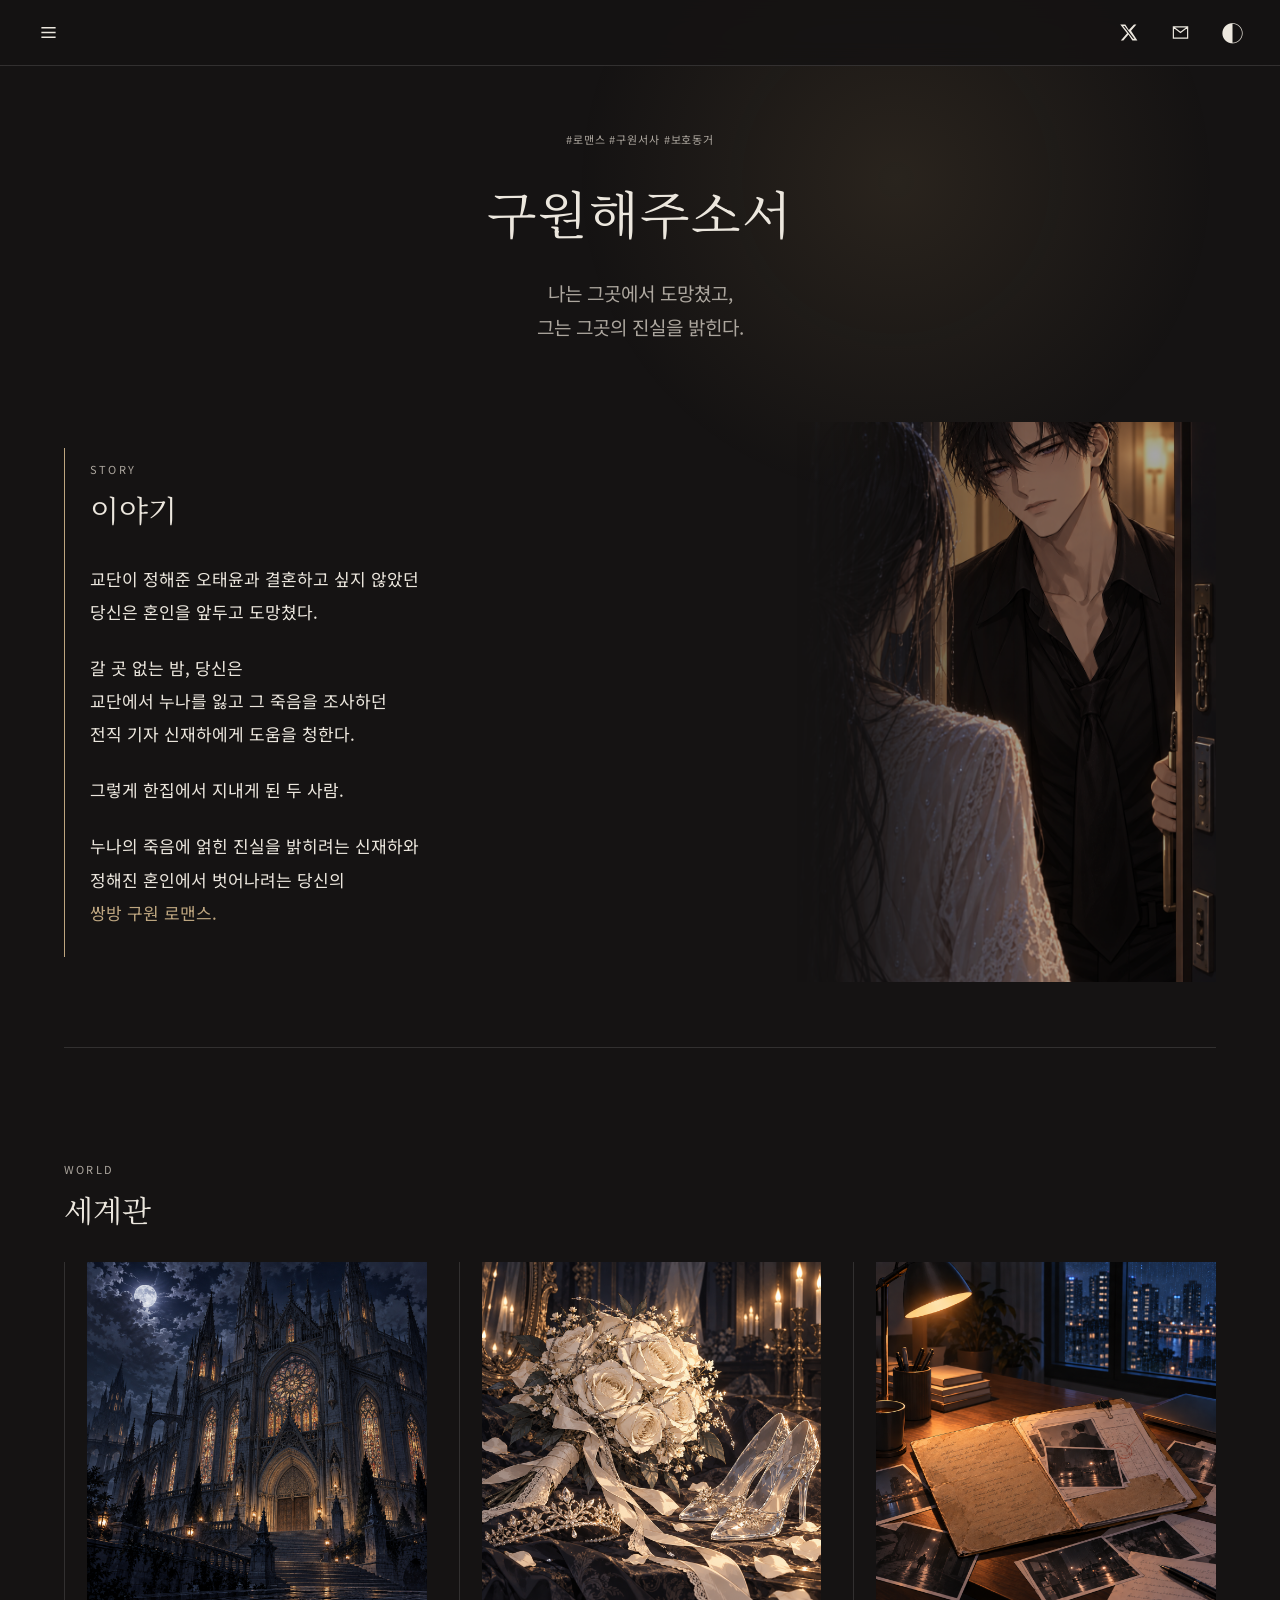
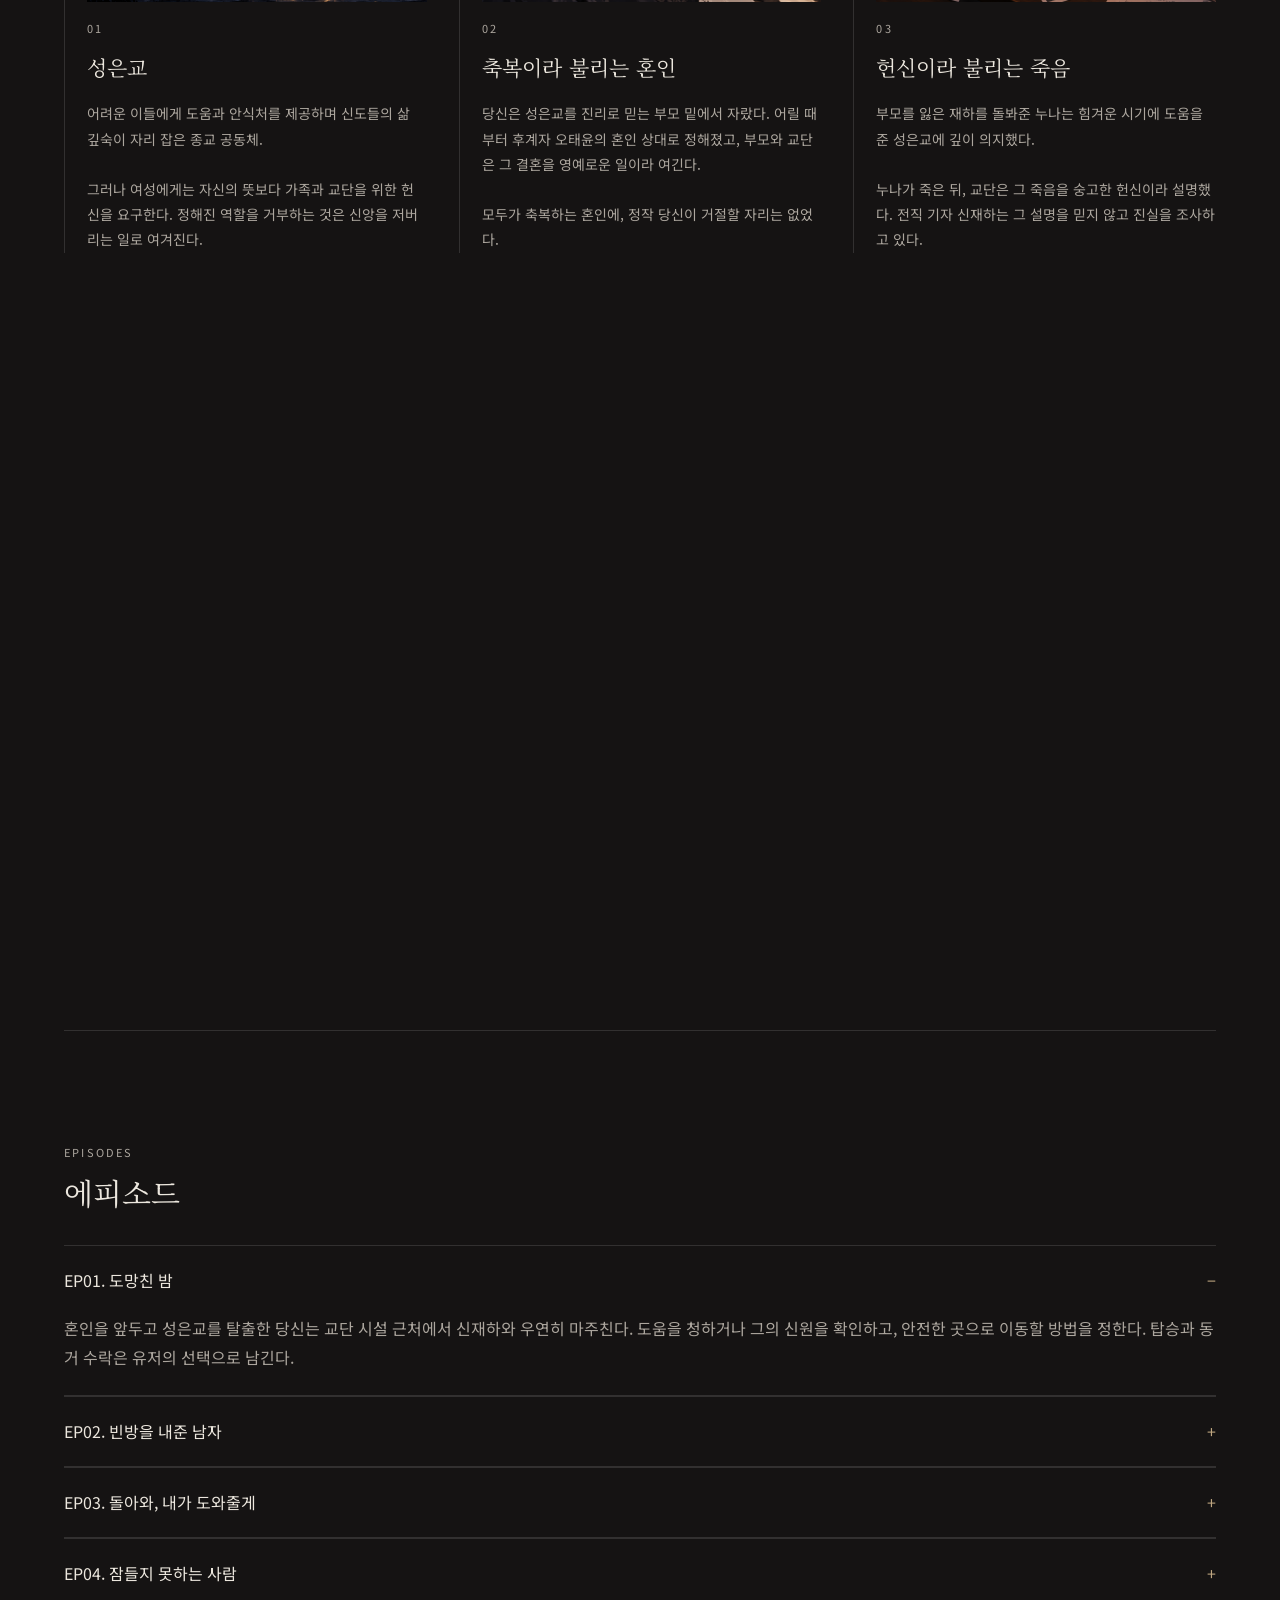
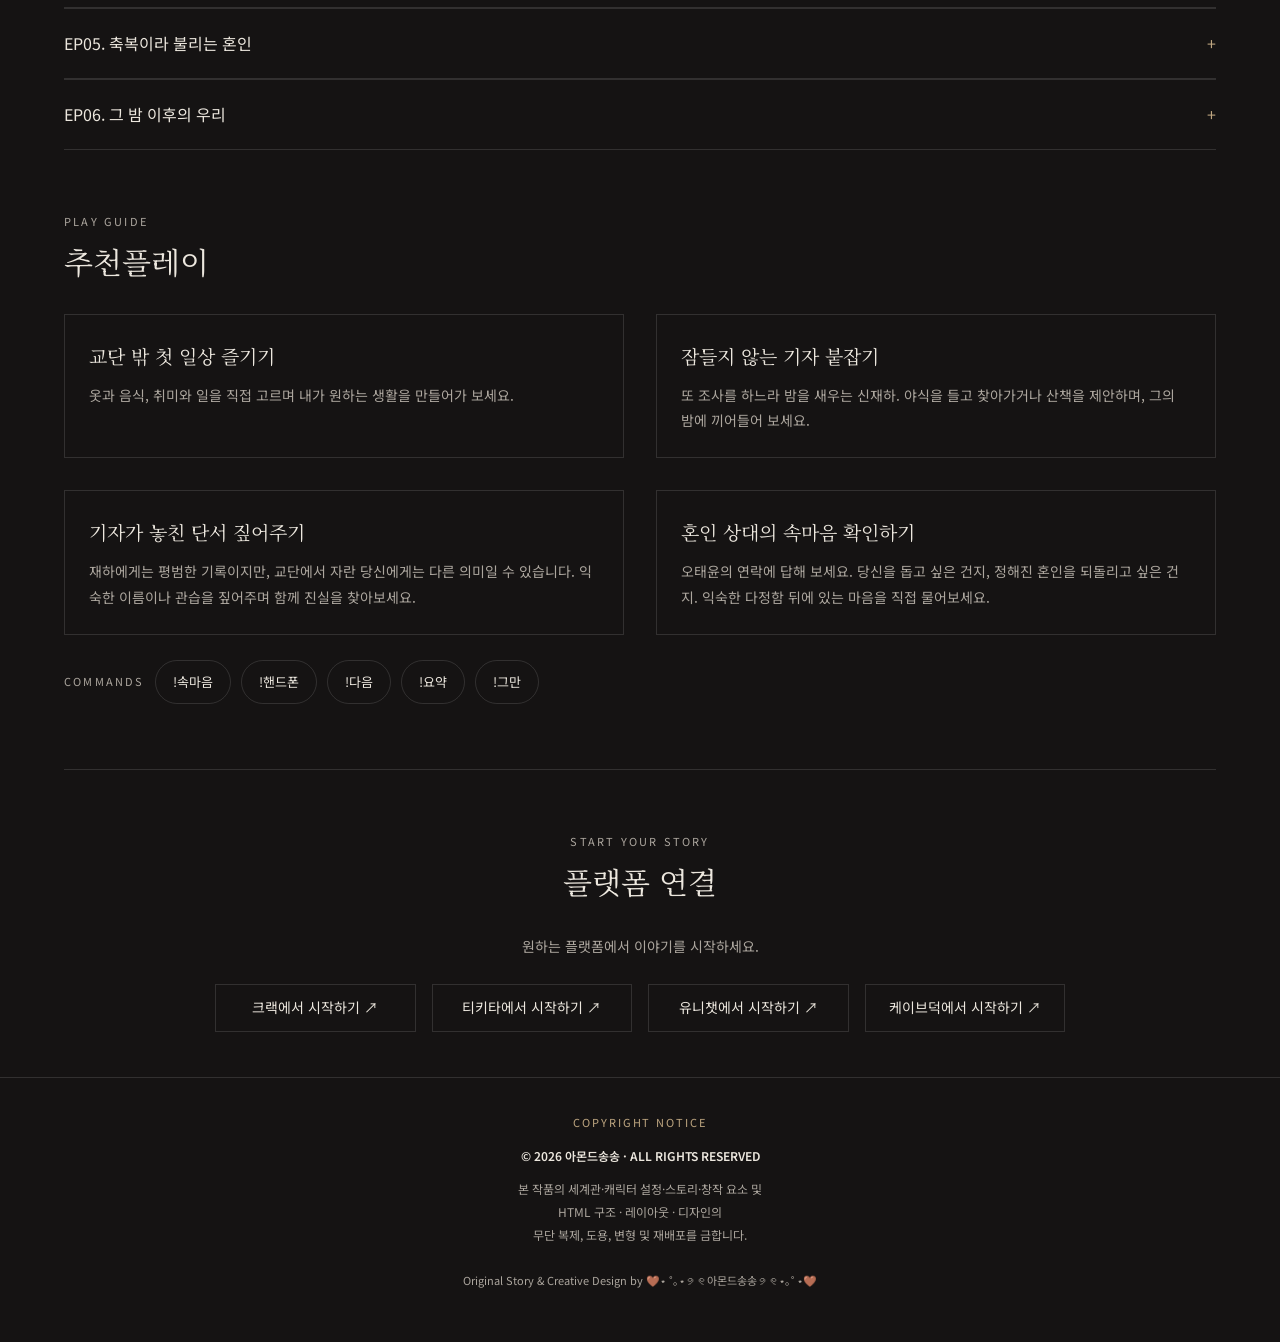
==== commit e4c5ba05: "Connect all four published platform links from Notion master" ====
--- a/index.html
+++ b/index.html
@@ -2,10 +2,10 @@
 <html lang="ko"><head><meta charset="utf-8"><meta name="viewport" content="width=device-width,initial-scale=1"><title>구원해주소서 | 아몬드송송</title>
 <style>
 @import url('https://fonts.googleapis.com/css2?family=Noto+Sans+KR:wght@400;500;600&family=Noto+Serif+KR:wght@400;500&display=swap');
-:root{color-scheme:dark;--bg:#151313;--fg:#ece7de;--muted:#aca69e;--line:#ffffff20;--gold:#bea680;--panel:#201e1c}*{box-sizing:border-box}html{scroll-behavior:smooth;scroll-padding-top:90px}body{margin:0;background:var(--bg);color:var(--fg);font:16px/1.8 'Noto Sans KR',sans-serif}body.light{color-scheme:light;--bg:#f4f0e9;--fg:#29251f;--muted:#70685d;--line:#29251f25;--gold:#896b40;--panel:#eae4db}button,a,label{ -webkit-tap-highlight-color:transparent}button,a{color:inherit}button{font:inherit;cursor:pointer;background:none;border:0}a{text-decoration:none}button:focus-visible,a:focus-visible,summary:focus-visible{outline:2px solid var(--gold);outline-offset:5px}h1,h2,h3,p{margin:0}h1,h2,h3{font-family:'Noto Serif KR',serif;font-weight:400}h1{font-size:clamp(32px,4vw,64px);white-space:nowrap;letter-spacing:.04em}h2{font-size:30px;margin-bottom:26px}h3{font-size:21px}small,.eyebrow{font-size:11px;letter-spacing:.2em;color:var(--muted)}.wrap{max-width:1328px;margin:auto;padding:0 64px}.group{min-height:100svh;padding:105px 0 65px;display:flex;flex-direction:column;justify-content:center;gap:55px}.rule{border-top:1px solid var(--line)}.hero{text-align:center;padding:25px 0 5px}.hero .eyebrow{letter-spacing:.08em;margin-bottom:16px}.hero .copy{font-size:19px;color:var(--muted);margin:18px 0}.scroll{font-size:10px;letter-spacing:.24em;padding:12px;color:var(--gold)}.story{display:grid;grid-template-columns:1.2fr 1fr;gap:65px;align-items:center}.story p{margin:0 0 17px;font-size:17px}.visual{display:block;width:100%;height:330px;object-fit:contain;background:linear-gradient(135deg,var(--panel),var(--bg));border:1px solid var(--line)}.imagebox{position:relative}.imagebox:has(img[hidden]){min-height:250px;display:grid;place-items:center;border:1px solid var(--line);background:var(--panel)}.imagebox img[hidden]{display:none}.empty{color:var(--muted);text-align:center;font-size:13px;padding:30px}.imagebox:has(img:not([hidden])) .empty{display:none}.world,.characters,.plays{display:grid;grid-template-columns:repeat(3,1fr);gap:32px}.world article{border-left:1px solid var(--line);padding-left:22px}.world h3{margin:8px 0 15px}.world p,.character p{font-size:14px;color:var(--muted)}.character .imagebox{min-height:0;aspect-ratio:1}.character img{height:100%;aspect-ratio:1;object-fit:contain}.character h3{margin:15px 0 7px}.tag{font-size:11px;color:var(--gold);margin-left:9px;font-family:'Noto Sans KR',sans-serif}.character .empty{height:100%;display:grid;place-items:center}.character label{display:block;cursor:pointer;font-size:11px;color:var(--muted);margin-top:8px}.character input,.assetinput{display:none}.episodes details{border-top:1px solid var(--line);border-bottom:1px solid var(--line)}summary{cursor:pointer;list-style:none;padding:20px 0;display:flex;justify-content:space-between}summary::-webkit-details-marker{display:none}summary:after{content:'+';color:var(--gold)}details[open] summary:after{content:'−'}.epcopy{color:var(--muted);padding:0 0 23px}.epcopy small{display:block;margin-top:12px;letter-spacing:0}.plays article{padding:24px;border:1px solid var(--line)}.plays h3{font-size:19px;margin-bottom:10px}.plays p{font-size:14px;color:var(--muted)}.commands{margin-top:25px;display:flex;flex-wrap:wrap;gap:10px;align-items:center}.commands button{border:1px solid var(--line);padding:8px 17px;border-radius:24px;min-height:44px;font-size:13px}.commands button:hover{border-color:var(--gold);color:var(--gold)}.platform{padding:55px 0 45px;text-align:center}.platform p{color:var(--muted);font-size:14px}.platforms{display:grid;grid-template-columns:repeat(3,1fr);gap:16px;margin:25px auto 0;max-width:850px}.platforms button{min-height:48px;border:1px solid var(--line);font-size:14px}.platforms button:hover{border-color:var(--brand);color:var(--brand)}footer{text-align:center;padding:35px 24px 40px;border-top:1px solid var(--line);color:var(--muted);font-size:12px}footer p{margin-bottom:12px}.topbar{position:fixed;top:0;left:0;right:0;height:66px;z-index:20;background:color-mix(in srgb,var(--bg) 88%,transparent);backdrop-filter:blur(12px);border-bottom:1px solid var(--line);display:flex;justify-content:space-between;align-items:center;padding:0 26px}.icons{display:flex;gap:8px}.icon{height:44px;width:44px;display:grid;place-items:center}.icon svg{width:19px;height:19px;fill:currentColor}.theme{font-size:23px}.glow{position:fixed;inset:0;pointer-events:none;z-index:0;background:radial-gradient(320px circle at var(--x,70%) var(--y,20%),rgba(223,183,121,.10),transparent 100%)}main,footer{position:relative;z-index:1}.backdrop{position:fixed;inset:0;background:#0009;z-index:29}.drawer{position:fixed;inset:0 auto 0 0;width:min(320px,85vw);background:var(--panel);z-index:30;padding:22px 24px;transform:translateX(-100%);transition:transform .24s}.drawer.open{transform:translateX(0)}.drawerhead{display:flex;justify-content:space-between;align-items:center;margin-bottom:30px}.drawer a{display:block;padding:12px 4px;min-height:52px;border-bottom:1px solid var(--line);font-size:15px}.drawer a span{font-size:10px;color:var(--gold);margin-right:20px}.drawer a:hover,.drawer a[aria-current=true]{color:var(--gold)}dialog{background:var(--panel);color:var(--fg);border:1px solid var(--line);padding:30px;max-width:560px;width:calc(100% - 40px);max-height:85svh;overflow:auto}dialog::backdrop{background:#000a}dialog header{display:flex;justify-content:space-between;gap:20px;margin-bottom:22px}dialog h3{font-size:23px}.modalcopy{color:var(--muted);font-size:15px}.modalcopy pre{white-space:pre-wrap;font:13px/1.8 'Noto Sans KR',sans-serif;background:var(--bg);padding:18px;border:1px solid var(--line)}.assetbar{margin-top:16px}.assetbar label{font-size:12px;color:var(--gold);cursor:pointer;display:inline-block;padding:8px}.notice{font-size:12px;color:var(--muted);letter-spacing:0}.reveal{opacity:1}.js .reveal{opacity:0;transform:translateY(12px);transition:opacity .6s,transform .6s}.js .reveal.seen{opacity:1;transform:none}[hidden]{display:none!important}@media(max-width:700px){.wrap{padding:0 24px}.group{min-height:auto;padding:95px 0 50px;gap:40px}.hero{padding:10px 0}.hero .copy{font-size:16px}.story{grid-template-columns:1fr;gap:25px}.story p{font-size:16px}.visual{height:340px}.world,.characters,.plays{grid-template-columns:1fr;gap:24px}.character{max-width:320px;width:100%;margin:auto}.world h3{font-size:20px}.platforms{grid-template-columns:repeat(2,1fr)}h2{font-size:25px}.topbar{padding:0 14px}.glow{background:radial-gradient(320px circle at 75% 15%,rgba(223,183,121,.08),transparent)}footer{font-size:11px}}@media(prefers-reduced-motion:reduce){html{scroll-behavior:auto}.drawer,.js .reveal{transition:none}.js .reveal{opacity:1;transform:none}}
+:root{color-scheme:dark;--bg:#151313;--fg:#ece7de;--muted:#aca69e;--line:#ffffff20;--gold:#bea680;--panel:#201e1c}*{box-sizing:border-box}html{scroll-behavior:smooth;scroll-padding-top:90px}body{margin:0;background:var(--bg);color:var(--fg);font:16px/1.8 'Noto Sans KR',sans-serif}body.light{color-scheme:light;--bg:#f4f0e9;--fg:#29251f;--muted:#70685d;--line:#29251f25;--gold:#896b40;--panel:#eae4db}button,a,label{ -webkit-tap-highlight-color:transparent}button,a{color:inherit}button{font:inherit;cursor:pointer;background:none;border:0}a{text-decoration:none}button:focus-visible,a:focus-visible,summary:focus-visible{outline:2px solid var(--gold);outline-offset:5px}h1,h2,h3,p{margin:0}h1,h2,h3{font-family:'Noto Serif KR',serif;font-weight:400}h1{font-size:clamp(32px,4vw,64px);white-space:nowrap;letter-spacing:.04em}h2{font-size:30px;margin-bottom:26px}h3{font-size:21px}small,.eyebrow{font-size:11px;letter-spacing:.2em;color:var(--muted)}.wrap{max-width:1328px;margin:auto;padding:0 64px}.group{min-height:100svh;padding:105px 0 65px;display:flex;flex-direction:column;justify-content:center;gap:55px}.rule{border-top:1px solid var(--line)}.hero{text-align:center;padding:25px 0 5px}.hero .eyebrow{letter-spacing:.08em;margin-bottom:16px}.hero .copy{font-size:19px;color:var(--muted);margin:18px 0}.scroll{font-size:10px;letter-spacing:.24em;padding:12px;color:var(--gold)}.story{display:grid;grid-template-columns:1.2fr 1fr;gap:65px;align-items:center}.story p{margin:0 0 17px;font-size:17px}.visual{display:block;width:100%;height:330px;object-fit:contain;background:linear-gradient(135deg,var(--panel),var(--bg));border:1px solid var(--line)}.imagebox{position:relative}.imagebox:has(img[hidden]){min-height:250px;display:grid;place-items:center;border:1px solid var(--line);background:var(--panel)}.imagebox img[hidden]{display:none}.empty{color:var(--muted);text-align:center;font-size:13px;padding:30px}.imagebox:has(img:not([hidden])) .empty{display:none}.world,.characters,.plays{display:grid;grid-template-columns:repeat(3,1fr);gap:32px}.world article{border-left:1px solid var(--line);padding-left:22px}.world h3{margin:8px 0 15px}.world p,.character p{font-size:14px;color:var(--muted)}.character .imagebox{min-height:0;aspect-ratio:1}.character img{height:100%;aspect-ratio:1;object-fit:contain}.character h3{margin:15px 0 7px}.tag{font-size:11px;color:var(--gold);margin-left:9px;font-family:'Noto Sans KR',sans-serif}.character .empty{height:100%;display:grid;place-items:center}.character label{display:block;cursor:pointer;font-size:11px;color:var(--muted);margin-top:8px}.character input,.assetinput{display:none}.episodes details{border-top:1px solid var(--line);border-bottom:1px solid var(--line)}summary{cursor:pointer;list-style:none;padding:20px 0;display:flex;justify-content:space-between}summary::-webkit-details-marker{display:none}summary:after{content:'+';color:var(--gold)}details[open] summary:after{content:'−'}.epcopy{color:var(--muted);padding:0 0 23px}.epcopy small{display:block;margin-top:12px;letter-spacing:0}.plays article{padding:24px;border:1px solid var(--line)}.plays h3{font-size:19px;margin-bottom:10px}.plays p{font-size:14px;color:var(--muted)}.commands{margin-top:25px;display:flex;flex-wrap:wrap;gap:10px;align-items:center}.commands button{border:1px solid var(--line);padding:8px 17px;border-radius:24px;min-height:44px;font-size:13px}.commands button:hover{border-color:var(--gold);color:var(--gold)}.platform{padding:55px 0 45px;text-align:center}.platform p{color:var(--muted);font-size:14px}.platforms{display:grid;grid-template-columns:repeat(4,1fr);gap:16px;margin:25px auto 0;max-width:850px}.platforms a{min-height:48px;border:1px solid var(--line);font-size:14px}.platforms a:hover{border-color:var(--brand);color:var(--brand)}footer{text-align:center;padding:35px 24px 40px;border-top:1px solid var(--line);color:var(--muted);font-size:12px}footer p{margin-bottom:12px}.topbar{position:fixed;top:0;left:0;right:0;height:66px;z-index:20;background:color-mix(in srgb,var(--bg) 88%,transparent);backdrop-filter:blur(12px);border-bottom:1px solid var(--line);display:flex;justify-content:space-between;align-items:center;padding:0 26px}.icons{display:flex;gap:8px}.icon{height:44px;width:44px;display:grid;place-items:center}.icon svg{width:19px;height:19px;fill:currentColor}.theme{font-size:23px}.glow{position:fixed;inset:0;pointer-events:none;z-index:0;background:radial-gradient(320px circle at var(--x,70%) var(--y,20%),rgba(223,183,121,.10),transparent 100%)}main,footer{position:relative;z-index:1}.backdrop{position:fixed;inset:0;background:#0009;z-index:29}.drawer{position:fixed;inset:0 auto 0 0;width:min(320px,85vw);background:var(--panel);z-index:30;padding:22px 24px;transform:translateX(-100%);transition:transform .24s}.drawer.open{transform:translateX(0)}.drawerhead{display:flex;justify-content:space-between;align-items:center;margin-bottom:30px}.drawer a{display:block;padding:12px 4px;min-height:52px;border-bottom:1px solid var(--line);font-size:15px}.drawer a span{font-size:10px;color:var(--gold);margin-right:20px}.drawer a:hover,.drawer a[aria-current=true]{color:var(--gold)}dialog{background:var(--panel);color:var(--fg);border:1px solid var(--line);padding:30px;max-width:560px;width:calc(100% - 40px);max-height:85svh;overflow:auto}dialog::backdrop{background:#000a}dialog header{display:flex;justify-content:space-between;gap:20px;margin-bottom:22px}dialog h3{font-size:23px}.modalcopy{color:var(--muted);font-size:15px}.modalcopy pre{white-space:pre-wrap;font:13px/1.8 'Noto Sans KR',sans-serif;background:var(--bg);padding:18px;border:1px solid var(--line)}.assetbar{margin-top:16px}.assetbar label{font-size:12px;color:var(--gold);cursor:pointer;display:inline-block;padding:8px}.notice{font-size:12px;color:var(--muted);letter-spacing:0}.reveal{opacity:1}.js .reveal{opacity:0;transform:translateY(12px);transition:opacity .6s,transform .6s}.js .reveal.seen{opacity:1;transform:none}[hidden]{display:none!important}@media(max-width:700px){.wrap{padding:0 24px}.group{min-height:auto;padding:95px 0 50px;gap:40px}.hero{padding:10px 0}.hero .copy{font-size:16px}.story{grid-template-columns:1fr;gap:25px}.story p{font-size:16px}.visual{height:340px}.world,.characters,.plays{grid-template-columns:1fr;gap:24px}.character{max-width:320px;width:100%;margin:auto}.world h3{font-size:20px}.platforms{grid-template-columns:repeat(2,1fr)}h2{font-size:25px}.topbar{padding:0 14px}.glow{background:radial-gradient(320px circle at 75% 15%,rgba(223,183,121,.08),transparent)}footer{font-size:11px}}@media(prefers-reduced-motion:reduce){html{scroll-behavior:auto}.drawer,.js .reveal{transition:none}.js .reveal{opacity:1;transform:none}}
 
 .story{display:grid;grid-template-columns:minmax(0,1fr) minmax(0,420px);gap:64px;max-width:none;width:100%;margin:auto}.story>div:first-child{padding:5px 0 5px 25px;border-left:1px solid var(--gold)}.story-slot{width:100%;max-width:420px;aspect-ratio:3/4;justify-self:end;display:grid;place-items:center;border:1px solid var(--line);background:linear-gradient(110deg,var(--bg),var(--panel));color:var(--muted);font-size:12px;letter-spacing:.15em;text-align:center}.story-slot small{display:block;margin-top:10px;letter-spacing:0;font-size:11px}.story p{margin-bottom:23px;line-height:1.95}.story em{font-style:normal;color:var(--gold)}.church-photo{aspect-ratio:1;min-height:0!important;margin-bottom:10px}.church-photo .visual{height:100%;aspect-ratio:1;object-fit:contain}.photo-picker{display:block;font-size:11px;color:var(--gold);cursor:pointer;margin-bottom:20px}.plays{grid-template-columns:repeat(2,1fr)}.author{text-align:center;padding:55px 0}.author p{color:var(--muted)}.author a{display:inline-block;margin-top:20px;font-size:13px;color:var(--gold)}footer .footer-heading{letter-spacing:.18em;color:var(--gold);font-size:11px}footer .footer-copyright{font-weight:600;color:var(--fg)}footer .footer-credit{margin-top:24px;font-size:11px}footer .footer-notice{line-height:1.9}@media(max-width:700px){.story{grid-template-columns:1fr;gap:28px;align-items:center}.story>div:first-child{min-width:0;padding-left:12px;padding-right:0}.story p{font-size:16px;overflow-wrap:break-word}.story-slot{order:-1;max-width:320px;min-width:0;justify-self:center}.story-slot span{padding:8px;font-size:10px;letter-spacing:.05em}.story-slot small{font-size:10px}.plays{grid-template-columns:1fr}}
-.drawer{overflow-y:auto}.drawer-author{padding:0 0 22px;margin-bottom:14px;border-bottom:1px solid var(--line)}.drawer-author>small{color:var(--gold);letter-spacing:.08em}.drawer-author p{font-size:13px;line-height:1.8;margin-top:12px;color:var(--muted)}.drawer .drawer-author a{font-size:12px;padding:12px 0 0;color:var(--gold);min-height:44px;border-bottom:0}.story-slot{border:0;background:none;overflow:hidden}.story-photo{display:block;width:100%;height:100%;aspect-ratio:3/4;object-fit:cover;object-position:center;filter:brightness(.65);-webkit-mask-image:linear-gradient(to right,transparent 0%,rgba(0,0,0,.08) 8%,rgba(0,0,0,.35) 22%,rgba(0,0,0,.75) 38%,#000 55%);mask-image:linear-gradient(to right,transparent 0%,rgba(0,0,0,.08) 8%,rgba(0,0,0,.35) 22%,rgba(0,0,0,.75) 38%,#000 55%)}.character .imagebox{width:100%;aspect-ratio:1;overflow:hidden;position:relative}.character .imagebox img{position:absolute;inset:0;width:100%;height:100%;aspect-ratio:1;object-fit:cover;object-position:center 25%;border:0}.church-photo{position:relative;overflow:hidden}.church-photo .visual{display:block;width:100%;height:100%;object-fit:cover;position:absolute;inset:0;border:0}</style></head><body>
+.drawer{overflow-y:auto}.drawer-author{padding:0 0 22px;margin-bottom:14px;border-bottom:1px solid var(--line)}.drawer-author>small{color:var(--gold);letter-spacing:.08em}.drawer-author p{font-size:13px;line-height:1.8;margin-top:12px;color:var(--muted)}.drawer .drawer-author a{font-size:12px;padding:12px 0 0;color:var(--gold);min-height:44px;border-bottom:0}.story-slot{border:0;background:none;overflow:hidden}.story-photo{display:block;width:100%;height:100%;aspect-ratio:3/4;object-fit:cover;object-position:center;filter:brightness(.65);-webkit-mask-image:linear-gradient(to right,transparent 0%,rgba(0,0,0,.08) 8%,rgba(0,0,0,.35) 22%,rgba(0,0,0,.75) 38%,#000 55%);mask-image:linear-gradient(to right,transparent 0%,rgba(0,0,0,.08) 8%,rgba(0,0,0,.35) 22%,rgba(0,0,0,.75) 38%,#000 55%)}.character .imagebox{width:100%;aspect-ratio:1;overflow:hidden;position:relative}.character .imagebox img{position:absolute;inset:0;width:100%;height:100%;aspect-ratio:1;object-fit:cover;object-position:center 25%;border:0}.church-photo{position:relative;overflow:hidden}.church-photo .visual{display:block;width:100%;height:100%;object-fit:cover;position:absolute;inset:0;border:0}.platforms a{display:flex;align-items:center;justify-content:center;padding:10px 12px}</style></head><body>
 <div class="glow" aria-hidden="true"></div>
 <header class="topbar"><button class="icon" id="menuButton" aria-label="메뉴 열기" aria-expanded="false" aria-controls="drawer"><svg viewBox="0 0 24 24"><path d="M3 5h18v2H3zm0 6h18v2H3zm0 6h18v2H3z"/></svg></button><div class="icons"><button class="icon" data-contact="X 프로필 주소" aria-label="X 프로필"><svg viewBox="0 0 24 24"><path d="M18.9 2H22l-6.8 7.8L23.2 22h-6.3l-4.9-7.4L5.5 22H2.3l7.9-9.1L1.6 2H8l4.4 6.8L18.9 2zm-1.1 18h1.7L7 3.9H5.2L17.8 20z"/></svg></button><button class="icon" data-contact="메일 주소" aria-label="메일"><svg viewBox="0 0 24 24" fill="none"><path d="M3 5h18v14H3zM3 5l9 7 9-7" fill="none" stroke="currentColor" stroke-width="1.5"/></svg></button><button class="icon theme" id="theme" aria-label="밝은 테마로 전환">◐</button></div></header>
 <div class="backdrop" id="shade" hidden></div><nav class="drawer" id="drawer" aria-label="페이지 메뉴" inert><div class="drawerhead"><small>MENU</small><button class="icon" id="closeMenu" aria-label="메뉴 닫기">✕</button></div><div class="drawer-author"><small>작가소개</small><p>당신이 주인공이 되는 다채로운 서사의 세계,<br>AI채팅 크리에이터 아몬드송송 입니다.</p><a href="https://almondsongsong.github.io/profile/" target="_blank" rel="noopener noreferrer">다른 작품 둘러보기 ↗</a></div><a href="#hero"><span>01</span>처음으로</a><a href="#story"><span>02</span>이야기</a><a href="#world"><span>03</span>세계관</a><a href="#character"><span>04</span>등장인물</a><a href="#episodes"><span>05</span>에피소드</a><a href="#play"><span>06</span>추천플레이</a><a href="#platform"><span>07</span>플랫폼 연결</a></nav>
@@ -13,7 +13,7 @@
 <div class="group rule"><section id="world" class="reveal"><small>WORLD</small><h2>세계관</h2><div class="world"><article><div class="imagebox church-photo"><img id="churchImage" class="visual" alt="성은교 이미지" src="./church.png"></div><small>01</small><h3>성은교</h3><p>어려운 이들에게 도움과 안식처를 제공하며 신도들의 삶 깊숙이 자리 잡은 종교 공동체.<br><br>그러나 여성에게는 자신의 뜻보다 가족과 교단을 위한 헌신을 요구한다. 정해진 역할을 거부하는 것은 신앙을 저버리는 일로 여겨진다.</p></article><article><div class="imagebox church-photo"><img id="marriageImage" class="visual" alt="축복이라 불리는 혼인 이미지" src="./marriage.png"></div><small>02</small><h3>축복이라 불리는 혼인</h3><p>당신은 성은교를 진리로 믿는 부모 밑에서 자랐다. 어릴 때부터 후계자 오태윤의 혼인 상대로 정해졌고, 부모와 교단은 그 결혼을 영예로운 일이라 여긴다.<br><br>모두가 축복하는 혼인에, 정작 당신이 거절할 자리는 없었다.</p></article><article><div class="imagebox church-photo"><img id="devotionImage" class="visual" alt="헌신이라 불리는 죽음 이미지" src="./devotion.png"></div><small>03</small><h3>헌신이라 불리는 죽음</h3><p>부모를 잃은 재하를 돌봐준 누나는 힘겨운 시기에 도움을 준 성은교에 깊이 의지했다.<br><br>누나가 죽은 뒤, 교단은 그 죽음을 숭고한 헌신이라 설명했다. 전직 기자 신재하는 그 설명을 믿지 않고 진실을 조사하고 있다.</p></article></div></section>
 <section id="character" class="reveal"><small>CHARACTERS</small><h2>등장인물</h2><div class="characters"><article class="character"><div class="imagebox"><img id="charImage" class="visual" src="./male.png" alt="신재하 이미지"></div><h3>신재하<span class="tag">30세 · 전직 기자</span></h3><p>성은교에서 누나를 잃고, 그 죽음의 진실을 쫓는 남자.<br>갈 곳 없는 당신에게 빈방을 내준다.<br>무심한 말투와 달리 작은 불편도 챙기지만,<br>누나의 단서 앞에서는 자신의 일상을 돌보지 못한다.</p></article><article class="character"><div class="imagebox"><img id="subImage" class="visual" src="./taeyoon.png" alt="오태윤 이미지"></div><h3>오태윤<span class="tag">28세 · 교단의 후계자</span></h3><p>어릴 때부터 당신과 함께 자란 성은교의 후계자.<br>익숙한 다정함으로 당신을 챙겨왔고,<br>당신과의 혼인을 당연한 미래로 받아들였다.<br>당신이 떠난 뒤에도, 돌아오면 자신이 지켜줄 수 있다고 믿는다.</p></article><article class="character"><div class="imagebox"><img id="userImage" class="visual" src="./female.png" alt="이지안 추천 페르소나 이미지"></div><h3>이지안<span class="tag">24세 · 추천 페르소나</span></h3><p>성은교를 믿고 헌신하는 부모 아래에서 자랐다.<br>교단이 ‘축복’이라 부르는 혼인을 앞두고 도망쳤다.<br>낯선 남자의 집에서, 자신이 원하는 삶을 찾아가기 시작한다.<br>성격·말투·두 남자에 대한 감정은 자유롭게 설정할 수 있습니다.</p></article></div></section></div>
 <div class="group rule"><section id="episodes" class="episodes reveal"><small>EPISODES</small><h2>에피소드</h2><details name="episodes" open><summary>EP01. 도망친 밤</summary><div class="epcopy">혼인을 앞두고 성은교를 탈출한 당신는 교단 시설 근처에서 신재하와 우연히 마주친다. 도움을 청하거나 그의 신원을 확인하고, 안전한 곳으로 이동할 방법을 정한다. 탑승과 동거 수락은 유저의 선택으로 남긴다.</div></details><details name="episodes"><summary>EP02. 빈방을 내준 남자</summary><div class="epcopy">당신가 거처를 수락한 뒤, 신재하와 생활 방식과 서로의 경계를 맞춰간다. 그는 누나의 죽음을 조사하고 있다는 사실을 밝힌다. 당신는 아는 사실을 전하거나 조사에 힘을 보탤 수 있으며, 협력 여부와 무관하게 보호는 유지된다.</div></details><details name="episodes"><summary>EP03. 돌아와, 내가 도와줄게</summary><div class="epcopy">오태윤에게서 연락이 온다. 오래 알고 지낸 그의 안부는 성은교로 돌아오라는 제안으로 이어진다. 신재하는 유저가 공개한 내용만 알며 답장과 연락을 통제하지 않는다. 유저는 태윤의 의도를 묻거나, 연락을 거절하거나, 자신의 조건을 전할 수 있다.</div></details><details name="episodes"><summary>EP04. 잠들지 못하는 사람</summary><div class="epcopy">실제로 확보한 누나 관련 단서를 검토하던 신재하가 잠과 식사를 미루며 조사에 몰두한다. 유저는 자료를 함께 살피거나 그의 무리한 계획을 지적하고, 일상으로 이끌거나 거리를 둘 수 있다. 갈등이나 돌봄을 곧바로 사랑으로 해석하지 않는다.</div></details><details name="episodes"><summary>EP05. 축복이라 불리는 혼인</summary><div class="epcopy">성은교는 예정된 혼인을 축복이자 지켜야 할 약속으로 내세운다. 오태윤은 유저를 돕겠다는 마음과 돌아오길 바라는 마음을 드러낸다. 유저는 혼인을 거부하거나 그의 도움에 조건을 제시할 수 있다. 신재하는 유저가 정한 대응에 함께할 방법을 찾는다.</div></details><details name="episodes"><summary>EP06. 그 밤 이후의 우리</summary><div class="epcopy">지금까지 확인한 사실을 바탕으로 누나의 사건과 혼인 요구에 대응할 방법을 논의한다. 두 사람은 동거 속에서 달라진 관계와 앞으로의 생활을 마주한다. 조사 지속, 외부 도움 요청, 독립, 관계 유지 등 선택을 열어두며 폭로 성공이나 연애를 강제하지 않는다.</div></details></section><section id="play" class="reveal"><small>PLAY GUIDE</small><h2>추천플레이</h2><div class="plays"><article><h3>교단 밖 첫 일상 즐기기</h3><p>옷과 음식, 취미와 일을 직접 고르며 내가 원하는 생활을 만들어가 보세요.</p></article><article><h3>잠들지 않는 기자 붙잡기</h3><p>또 조사를 하느라 밤을 새우는 신재하. 야식을 들고 찾아가거나 산책을 제안하며, 그의 밤에 끼어들어 보세요.</p></article><article><h3>기자가 놓친 단서 짚어주기</h3><p>재하에게는 평범한 기록이지만, 교단에서 자란 당신에게는 다른 의미일 수 있습니다. 익숙한 이름이나 관습을 짚어주며 함께 진실을 찾아보세요.</p></article><article><h3>혼인 상대의 속마음 확인하기</h3><p>오태윤의 연락에 답해 보세요. 당신을 돕고 싶은 건지, 정해진 혼인을 되돌리고 싶은 건지. 익숙한 다정함 뒤에 있는 마음을 직접 물어보세요.</p></article></div><div class="commands"><small>COMMANDS</small><button data-command="속마음">!속마음</button><button data-command="핸드폰">!핸드폰</button><button data-command="다음">!다음</button><button data-command="요약">!요약</button><button data-command="그만">!그만</button></div></section></div>
-<section id="platform" class="platform rule"><small>START YOUR STORY</small><h2>플랫폼 연결</h2><p>원하는 플랫폼에서 이야기를 시작하세요.</p><div class="platforms"><button style="--brand:#4E42FF" data-platform="티키타">티키타 · 준비 중</button><button style="--brand:#FB7185" data-platform="유니챗">유니챗 · 준비 중</button><button style="--brand:#EDA71C" data-platform="케이브덕">케이브덕 · 준비 중</button></div></section></main>
+<section id="platform" class="platform rule"><small>START YOUR STORY</small><h2>플랫폼 연결</h2><p>원하는 플랫폼에서 이야기를 시작하세요.</p><div class="platforms"><a style="--brand:#FF3D33" href="https://share.crack.wrtn.ai/o66q9d" target="_blank" rel="noopener noreferrer">크랙에서 시작하기 ↗</a><a style="--brand:#4E42FF" href="https://tikita.ai/story/S03OL7KK" target="_blank" rel="noopener noreferrer">티키타에서 시작하기 ↗</a><a style="--brand:#FB7185" href="https://www.univers.chat/character/deefe591-15fd-4a50-a45b-1ec818e1958e" target="_blank" rel="noopener noreferrer">유니챗에서 시작하기 ↗</a><a style="--brand:#EDA71C" href="https://caveduck.io/character-info/7956f106-38a1-4a69-a1a4-8a52c0354d15" target="_blank" rel="noopener noreferrer">케이브덕에서 시작하기 ↗</a></div></section></main>
 <footer class="footer">
     <p class="footer-heading">COPYRIGHT NOTICE</p>
     <p class="footer-copyright">© 2026 아몬드송송 · ALL RIGHTS RESERVED</p>
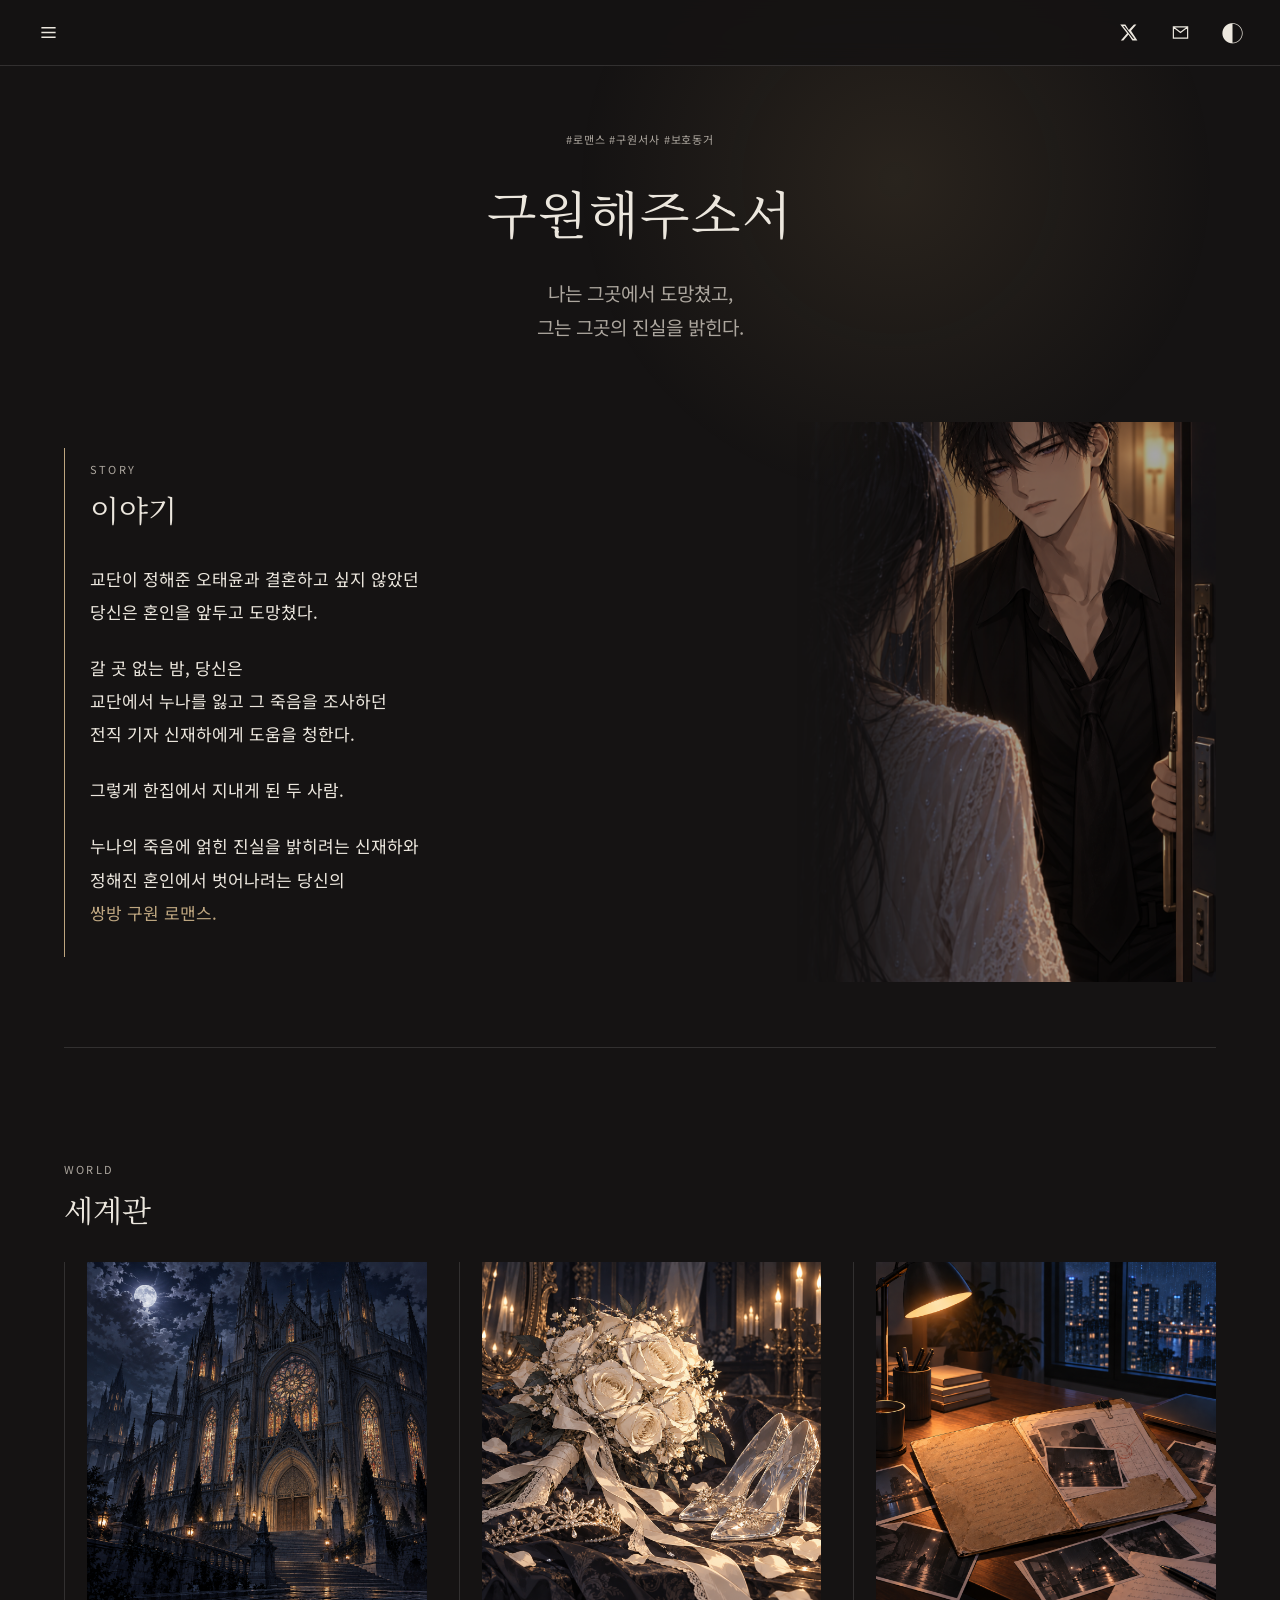
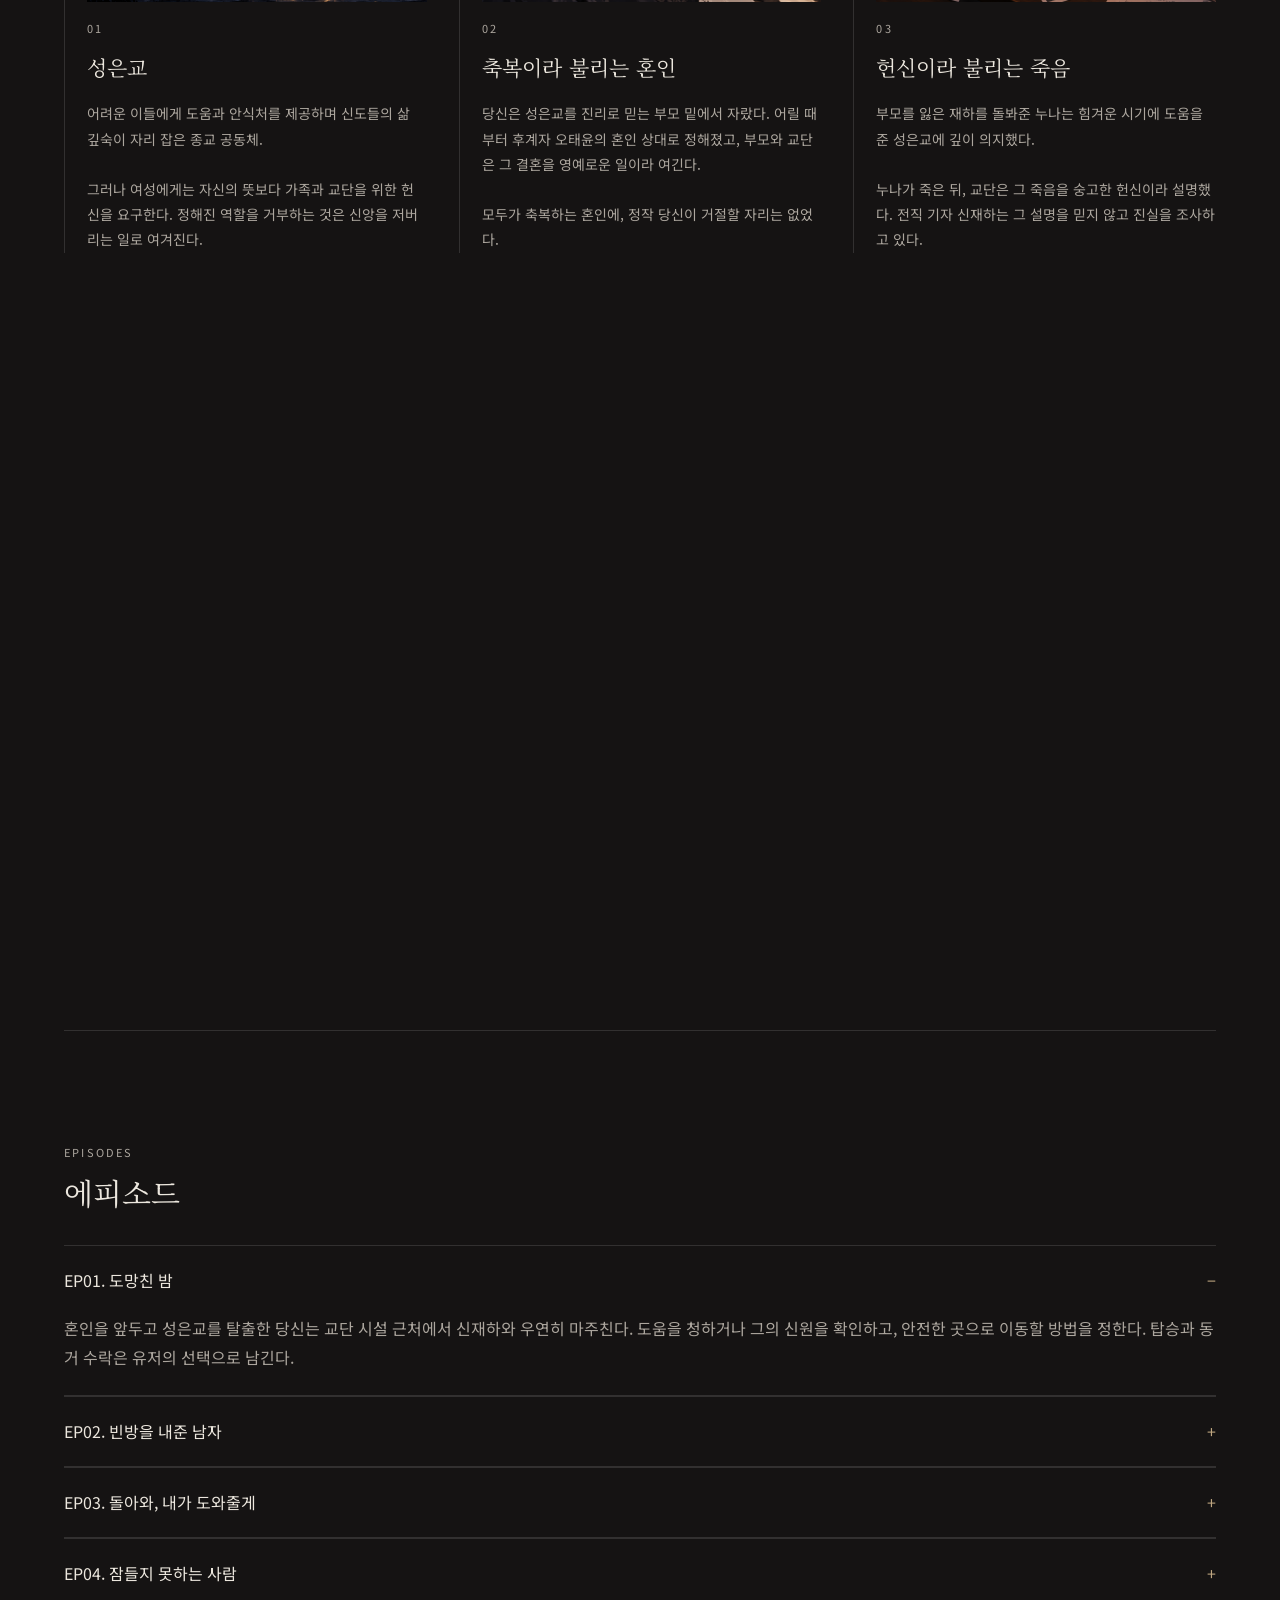
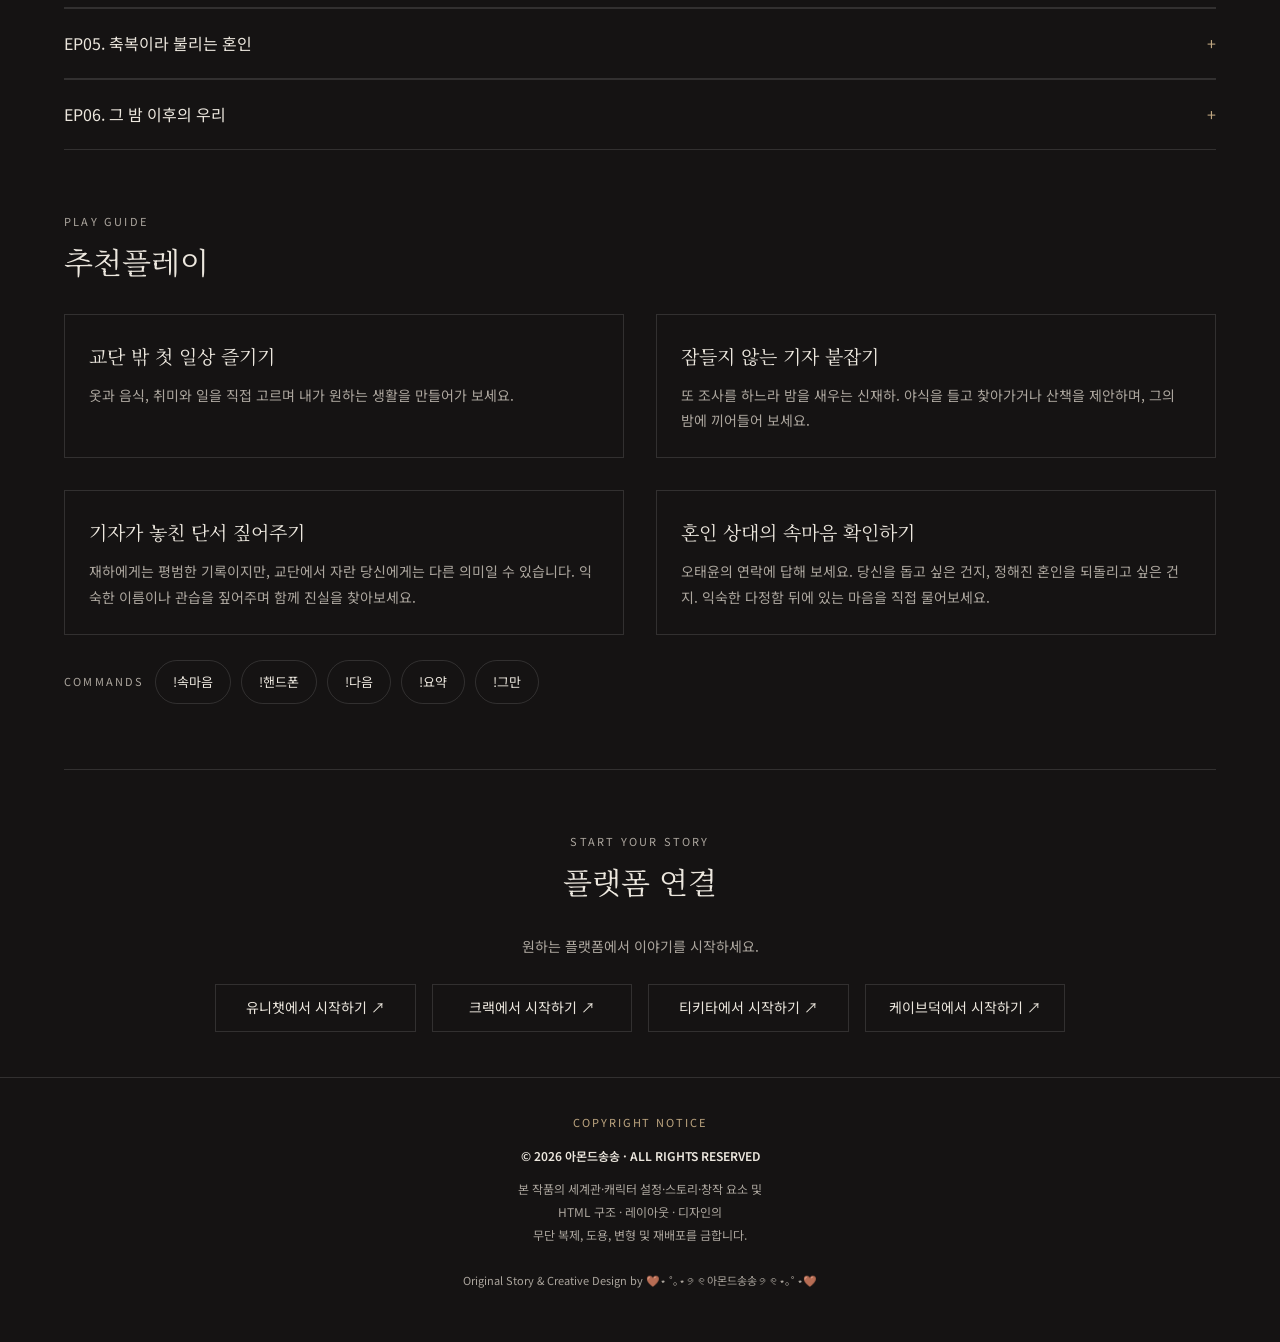
==== commit 989c146a: "Order platforms: Unichat, Crack, Tikita, Caveduck" ====
--- a/index.html
+++ b/index.html
@@ -13,7 +13,7 @@
 <div class="group rule"><section id="world" class="reveal"><small>WORLD</small><h2>세계관</h2><div class="world"><article><div class="imagebox church-photo"><img id="churchImage" class="visual" alt="성은교 이미지" src="./church.png"></div><small>01</small><h3>성은교</h3><p>어려운 이들에게 도움과 안식처를 제공하며 신도들의 삶 깊숙이 자리 잡은 종교 공동체.<br><br>그러나 여성에게는 자신의 뜻보다 가족과 교단을 위한 헌신을 요구한다. 정해진 역할을 거부하는 것은 신앙을 저버리는 일로 여겨진다.</p></article><article><div class="imagebox church-photo"><img id="marriageImage" class="visual" alt="축복이라 불리는 혼인 이미지" src="./marriage.png"></div><small>02</small><h3>축복이라 불리는 혼인</h3><p>당신은 성은교를 진리로 믿는 부모 밑에서 자랐다. 어릴 때부터 후계자 오태윤의 혼인 상대로 정해졌고, 부모와 교단은 그 결혼을 영예로운 일이라 여긴다.<br><br>모두가 축복하는 혼인에, 정작 당신이 거절할 자리는 없었다.</p></article><article><div class="imagebox church-photo"><img id="devotionImage" class="visual" alt="헌신이라 불리는 죽음 이미지" src="./devotion.png"></div><small>03</small><h3>헌신이라 불리는 죽음</h3><p>부모를 잃은 재하를 돌봐준 누나는 힘겨운 시기에 도움을 준 성은교에 깊이 의지했다.<br><br>누나가 죽은 뒤, 교단은 그 죽음을 숭고한 헌신이라 설명했다. 전직 기자 신재하는 그 설명을 믿지 않고 진실을 조사하고 있다.</p></article></div></section>
 <section id="character" class="reveal"><small>CHARACTERS</small><h2>등장인물</h2><div class="characters"><article class="character"><div class="imagebox"><img id="charImage" class="visual" src="./male.png" alt="신재하 이미지"></div><h3>신재하<span class="tag">30세 · 전직 기자</span></h3><p>성은교에서 누나를 잃고, 그 죽음의 진실을 쫓는 남자.<br>갈 곳 없는 당신에게 빈방을 내준다.<br>무심한 말투와 달리 작은 불편도 챙기지만,<br>누나의 단서 앞에서는 자신의 일상을 돌보지 못한다.</p></article><article class="character"><div class="imagebox"><img id="subImage" class="visual" src="./taeyoon.png" alt="오태윤 이미지"></div><h3>오태윤<span class="tag">28세 · 교단의 후계자</span></h3><p>어릴 때부터 당신과 함께 자란 성은교의 후계자.<br>익숙한 다정함으로 당신을 챙겨왔고,<br>당신과의 혼인을 당연한 미래로 받아들였다.<br>당신이 떠난 뒤에도, 돌아오면 자신이 지켜줄 수 있다고 믿는다.</p></article><article class="character"><div class="imagebox"><img id="userImage" class="visual" src="./female.png" alt="이지안 추천 페르소나 이미지"></div><h3>이지안<span class="tag">24세 · 추천 페르소나</span></h3><p>성은교를 믿고 헌신하는 부모 아래에서 자랐다.<br>교단이 ‘축복’이라 부르는 혼인을 앞두고 도망쳤다.<br>낯선 남자의 집에서, 자신이 원하는 삶을 찾아가기 시작한다.<br>성격·말투·두 남자에 대한 감정은 자유롭게 설정할 수 있습니다.</p></article></div></section></div>
 <div class="group rule"><section id="episodes" class="episodes reveal"><small>EPISODES</small><h2>에피소드</h2><details name="episodes" open><summary>EP01. 도망친 밤</summary><div class="epcopy">혼인을 앞두고 성은교를 탈출한 당신는 교단 시설 근처에서 신재하와 우연히 마주친다. 도움을 청하거나 그의 신원을 확인하고, 안전한 곳으로 이동할 방법을 정한다. 탑승과 동거 수락은 유저의 선택으로 남긴다.</div></details><details name="episodes"><summary>EP02. 빈방을 내준 남자</summary><div class="epcopy">당신가 거처를 수락한 뒤, 신재하와 생활 방식과 서로의 경계를 맞춰간다. 그는 누나의 죽음을 조사하고 있다는 사실을 밝힌다. 당신는 아는 사실을 전하거나 조사에 힘을 보탤 수 있으며, 협력 여부와 무관하게 보호는 유지된다.</div></details><details name="episodes"><summary>EP03. 돌아와, 내가 도와줄게</summary><div class="epcopy">오태윤에게서 연락이 온다. 오래 알고 지낸 그의 안부는 성은교로 돌아오라는 제안으로 이어진다. 신재하는 유저가 공개한 내용만 알며 답장과 연락을 통제하지 않는다. 유저는 태윤의 의도를 묻거나, 연락을 거절하거나, 자신의 조건을 전할 수 있다.</div></details><details name="episodes"><summary>EP04. 잠들지 못하는 사람</summary><div class="epcopy">실제로 확보한 누나 관련 단서를 검토하던 신재하가 잠과 식사를 미루며 조사에 몰두한다. 유저는 자료를 함께 살피거나 그의 무리한 계획을 지적하고, 일상으로 이끌거나 거리를 둘 수 있다. 갈등이나 돌봄을 곧바로 사랑으로 해석하지 않는다.</div></details><details name="episodes"><summary>EP05. 축복이라 불리는 혼인</summary><div class="epcopy">성은교는 예정된 혼인을 축복이자 지켜야 할 약속으로 내세운다. 오태윤은 유저를 돕겠다는 마음과 돌아오길 바라는 마음을 드러낸다. 유저는 혼인을 거부하거나 그의 도움에 조건을 제시할 수 있다. 신재하는 유저가 정한 대응에 함께할 방법을 찾는다.</div></details><details name="episodes"><summary>EP06. 그 밤 이후의 우리</summary><div class="epcopy">지금까지 확인한 사실을 바탕으로 누나의 사건과 혼인 요구에 대응할 방법을 논의한다. 두 사람은 동거 속에서 달라진 관계와 앞으로의 생활을 마주한다. 조사 지속, 외부 도움 요청, 독립, 관계 유지 등 선택을 열어두며 폭로 성공이나 연애를 강제하지 않는다.</div></details></section><section id="play" class="reveal"><small>PLAY GUIDE</small><h2>추천플레이</h2><div class="plays"><article><h3>교단 밖 첫 일상 즐기기</h3><p>옷과 음식, 취미와 일을 직접 고르며 내가 원하는 생활을 만들어가 보세요.</p></article><article><h3>잠들지 않는 기자 붙잡기</h3><p>또 조사를 하느라 밤을 새우는 신재하. 야식을 들고 찾아가거나 산책을 제안하며, 그의 밤에 끼어들어 보세요.</p></article><article><h3>기자가 놓친 단서 짚어주기</h3><p>재하에게는 평범한 기록이지만, 교단에서 자란 당신에게는 다른 의미일 수 있습니다. 익숙한 이름이나 관습을 짚어주며 함께 진실을 찾아보세요.</p></article><article><h3>혼인 상대의 속마음 확인하기</h3><p>오태윤의 연락에 답해 보세요. 당신을 돕고 싶은 건지, 정해진 혼인을 되돌리고 싶은 건지. 익숙한 다정함 뒤에 있는 마음을 직접 물어보세요.</p></article></div><div class="commands"><small>COMMANDS</small><button data-command="속마음">!속마음</button><button data-command="핸드폰">!핸드폰</button><button data-command="다음">!다음</button><button data-command="요약">!요약</button><button data-command="그만">!그만</button></div></section></div>
-<section id="platform" class="platform rule"><small>START YOUR STORY</small><h2>플랫폼 연결</h2><p>원하는 플랫폼에서 이야기를 시작하세요.</p><div class="platforms"><a style="--brand:#FF3D33" href="https://share.crack.wrtn.ai/o66q9d" target="_blank" rel="noopener noreferrer">크랙에서 시작하기 ↗</a><a style="--brand:#4E42FF" href="https://tikita.ai/story/S03OL7KK" target="_blank" rel="noopener noreferrer">티키타에서 시작하기 ↗</a><a style="--brand:#FB7185" href="https://www.univers.chat/character/deefe591-15fd-4a50-a45b-1ec818e1958e" target="_blank" rel="noopener noreferrer">유니챗에서 시작하기 ↗</a><a style="--brand:#EDA71C" href="https://caveduck.io/character-info/7956f106-38a1-4a69-a1a4-8a52c0354d15" target="_blank" rel="noopener noreferrer">케이브덕에서 시작하기 ↗</a></div></section></main>
+<section id="platform" class="platform rule"><small>START YOUR STORY</small><h2>플랫폼 연결</h2><p>원하는 플랫폼에서 이야기를 시작하세요.</p><div class="platforms"><a style="--brand:#FB7185" href="https://www.univers.chat/character/deefe591-15fd-4a50-a45b-1ec818e1958e" target="_blank" rel="noopener noreferrer">유니챗에서 시작하기 ↗</a><a style="--brand:#FF3D33" href="https://share.crack.wrtn.ai/o66q9d" target="_blank" rel="noopener noreferrer">크랙에서 시작하기 ↗</a><a style="--brand:#4E42FF" href="https://tikita.ai/story/S03OL7KK" target="_blank" rel="noopener noreferrer">티키타에서 시작하기 ↗</a><a style="--brand:#EDA71C" href="https://caveduck.io/character-info/7956f106-38a1-4a69-a1a4-8a52c0354d15" target="_blank" rel="noopener noreferrer">케이브덕에서 시작하기 ↗</a></div></section></main>
 <footer class="footer">
     <p class="footer-heading">COPYRIGHT NOTICE</p>
     <p class="footer-copyright">© 2026 아몬드송송 · ALL RIGHTS RESERVED</p>
@@ -30,6 +30,6 @@
 const observer=new IntersectionObserver(entries=>entries.forEach(e=>{if(e.isIntersecting){e.target.classList.add('seen');observer.unobserve(e.target)}}),{threshold:.05});document.querySelectorAll('.reveal').forEach(e=>observer.observe(e));
 const navObserver=new IntersectionObserver(entries=>entries.forEach(e=>{if(e.isIntersecting){drawer.querySelectorAll('a').forEach(a=>a.setAttribute('aria-current',a.hash==='#'+e.target.id?'true':'false'))}}),{rootMargin:'-10% 0px -60% 0px'});document.querySelectorAll('main section[id]').forEach(e=>navObserver.observe(e));
 const modal=document.querySelector('#modal');function show(title,text,example){document.querySelector('#modalTitle').textContent=title;const box=document.querySelector('#modalCopy');box.replaceChildren();const p=document.createElement('p');p.textContent=text;box.append(p);if(example){const pre=document.createElement('pre');pre.textContent=example;box.append(pre)}modal.showModal()}document.querySelector('#closeModal').onclick=()=>modal.close();modal.addEventListener('click',e=>{const b=modal.getBoundingClientRect();if(e.clientX<b.left||e.clientX>b.right||e.clientY<b.top||e.clientY>b.bottom)modal.close()});
-const commands={"속마음": ["신재하의 현재 감정과 말하지 않은 생각을 확인합니다. 아래는 가상 출력 예시이며 실제 기록은 플레이에 따라 달라집니다.", "[신재하의 속마음]\n감정: 걱정과 안도.\n말하지 않은 생각: “무사해서 다행이다. 어디에 있었는지 묻고 싶지만, 지금은 쉬게 두자.”\n스스로 정한 선: 먼저 이야기하기 전까지 캐묻지 않는다."], "핸드폰": ["신재하의 휴대폰을 플레이어만 열람합니다. 아래는 가상 출력 예시이며 실제 기록은 플레이에 따라 달라집니다.", "[신재하의 핸드폰 · 01:42]\n문자\n취재원 A · 23:18: 말씀하신 자료는 확인 중입니다. 내일 연락드리겠습니다.\n통신사 · 어제: 이번 달 이용 요금 안내입니다.\n최근 통화\n취재원 A — 발신 · 2분 14초\n저장되지 않은 번호 — 부재중\n메모\n내일: 취재원에게 자료 확인\n장보기: 우유, 달걀\n여분 이불 세탁"], "다음": ["지금까지의 관계와 선택을 유지하며 다음 주요 사건으로 진행합니다. 아래는 가상 출력 예시이며 실제 기록은 플레이에 따라 달라집니다.", "*식사를 정리하던 신재하의 휴대폰이 울린다. 화면을 확인한 그가 접시를 내려놓는다.*\n신재하: 전에 연락했던 취재원이네요. 잠깐 받아도 될까요?"], "요약": ["실제로 진행된 사건·관계·공유된 정보·남은 약속을 정리합니다. 아래는 가상 출력 예시이며 실제 기록은 플레이에 따라 달라집니다.", "[지금까지의 이야기]\n현재: 신재하의 집에서 첫 저녁을 보낸 뒤.\n주요 사건: 성은교 근처에서 만남 → 도움 요청 → 이동 → 빈방 수락.\n관계·정보: 서로 이름을 알게 됨. 누나의 사건은 아직 듣지 못함.\n남은 약속: 내일 필요한 생활용품을 마련하기로 함."], "그만": ["현재 행동이나 압박을 멈춥니다. 쌓인 관계와 사건 기록은 유지합니다. 아래는 가상 출력 예시이며 실제 기록은 플레이에 따라 달라집니다.", "*신재하가 질문을 멈추고 펼쳐놓은 수첩을 덮는다.*\n신재하: 알겠어요. 더 묻지 않을게요."]};document.querySelectorAll('[data-command]').forEach(b=>b.onclick=()=>show('!'+b.dataset.command,...commands[b.dataset.command]));document.querySelectorAll('[data-platform]').forEach(b=>b.onclick=()=>show(b.dataset.platform,'작품 링크가 아직 연결되지 않았습니다. 확정 URL을 반영한 뒤 이용할 수 있습니다.'));document.querySelectorAll('[data-contact]').forEach(b=>b.onclick=()=>show('연결 준비 중',b.dataset.contact+'가 확인되면 연결합니다.'));
+const commands={"속마음": ["신재하의 현재 감정과 말하지 않은 생각을 확인합니다. 아래는 가상 출력 예시이며 실제 기록은 플레이에 따라 달라집니다.", "[신재하의 속마음]\n감정: 걱정과 안도.\n말하지 않은 생각: “무사해서 다행이다. 어디에 있었는지 묻고 싶지만, 지금은 쉬게 두자.”\n스스로 정한 선: 먼저 이야기하기 전까지 캐묻지 않는다."], "핸드폰": ["신재하의 휴대폰을 플레이어만 열람합니다. 아래는 가상 출력 예시이며 실제 기록은 플레이에 따라 달라집니다.", "[신재하의 핸드폰 · 01:42]\n문자\n취재원 A · 23:18: 말씀하신 자료는 확인 중입니다. 내일 연락드리겠습니다.\n통신사 · 어제: 이번 달 이용 요금 안내입니다.\n최근 통화\n취재원 A — 발신 · 2분 14초\n저장되지 않은 번호 — 부재중\n메모\n내일: 취재원에게 자료 확인\n장보기: 우유, 달걀\n여분 이불 세탁"], "다음": ["지금까지의 관계와 선택을 유지하며 다음 주요 사건으로 진행합니다. 아래는 가상 출력 예시이며 실제 기록은 플레이에 따라 달라집니다.", "*식사를 정리하던 신재하의 휴대폰이 울린다. 화면을 확인한 그가 접시를 내려놓는다.*\n신재하: 전에 연락했던 취재원이네요. 잠깐 받아도 될까요?"], "요약": ["실제로 진행된 사건·관계·공유된 정보·남은 약속을 정리합니다. 아래는 가상 출력 예시이며 실제 기록은 플레이에 따라 달라집니다.", "[지금까지의 이야기]\n현재: 신재하의 집에서 첫 저녁을 보낸 뒤.\n주요 사건: 성은교 근처에서 만남 → 도움 요청 → 이동 → 빈방 수락.\n관계·정보: 서로 이름을 알게 됨. 누나의 사건은 아직 듣지 못함.\n남은 약속: 내일 필요한 생활용품을 마련하기로 함."], "그만": ["현재 행동이나 압박을 멈춥니다. 쌓인 관계와 사건 기록은 유지합니다. 아래는 가상 출력 예시이며 실제 기록은 플레이에 따라 달라집니다.", "*신재하가 질문을 멈추고 펼쳐놓은 수첩을 덮는다.*\n신재하: 알겠어요. 더 묻지 않을게요."]};document.querySelectorAll('[data-command]').forEach(b=>b.onclick=()=>show('!'+b.dataset.command,...commands[b.dataset.command]));document.querySelectorAll('[data-contact]').forEach(b=>b.onclick=()=>show('연결 준비 중',b.dataset.contact+'가 확인되면 연결합니다.'));
 const imageUrls=new Map();document.querySelectorAll('[data-image]').forEach(input=>input.onchange=()=>{const f=input.files[0];if(!f||!f.type.startsWith('image/'))return;const img=document.getElementById(input.dataset.image);if(imageUrls.has(img.id))URL.revokeObjectURL(imageUrls.get(img.id));const url=URL.createObjectURL(f);imageUrls.set(img.id,url);img.src=url;img.hidden=false});
 </script></body></html>
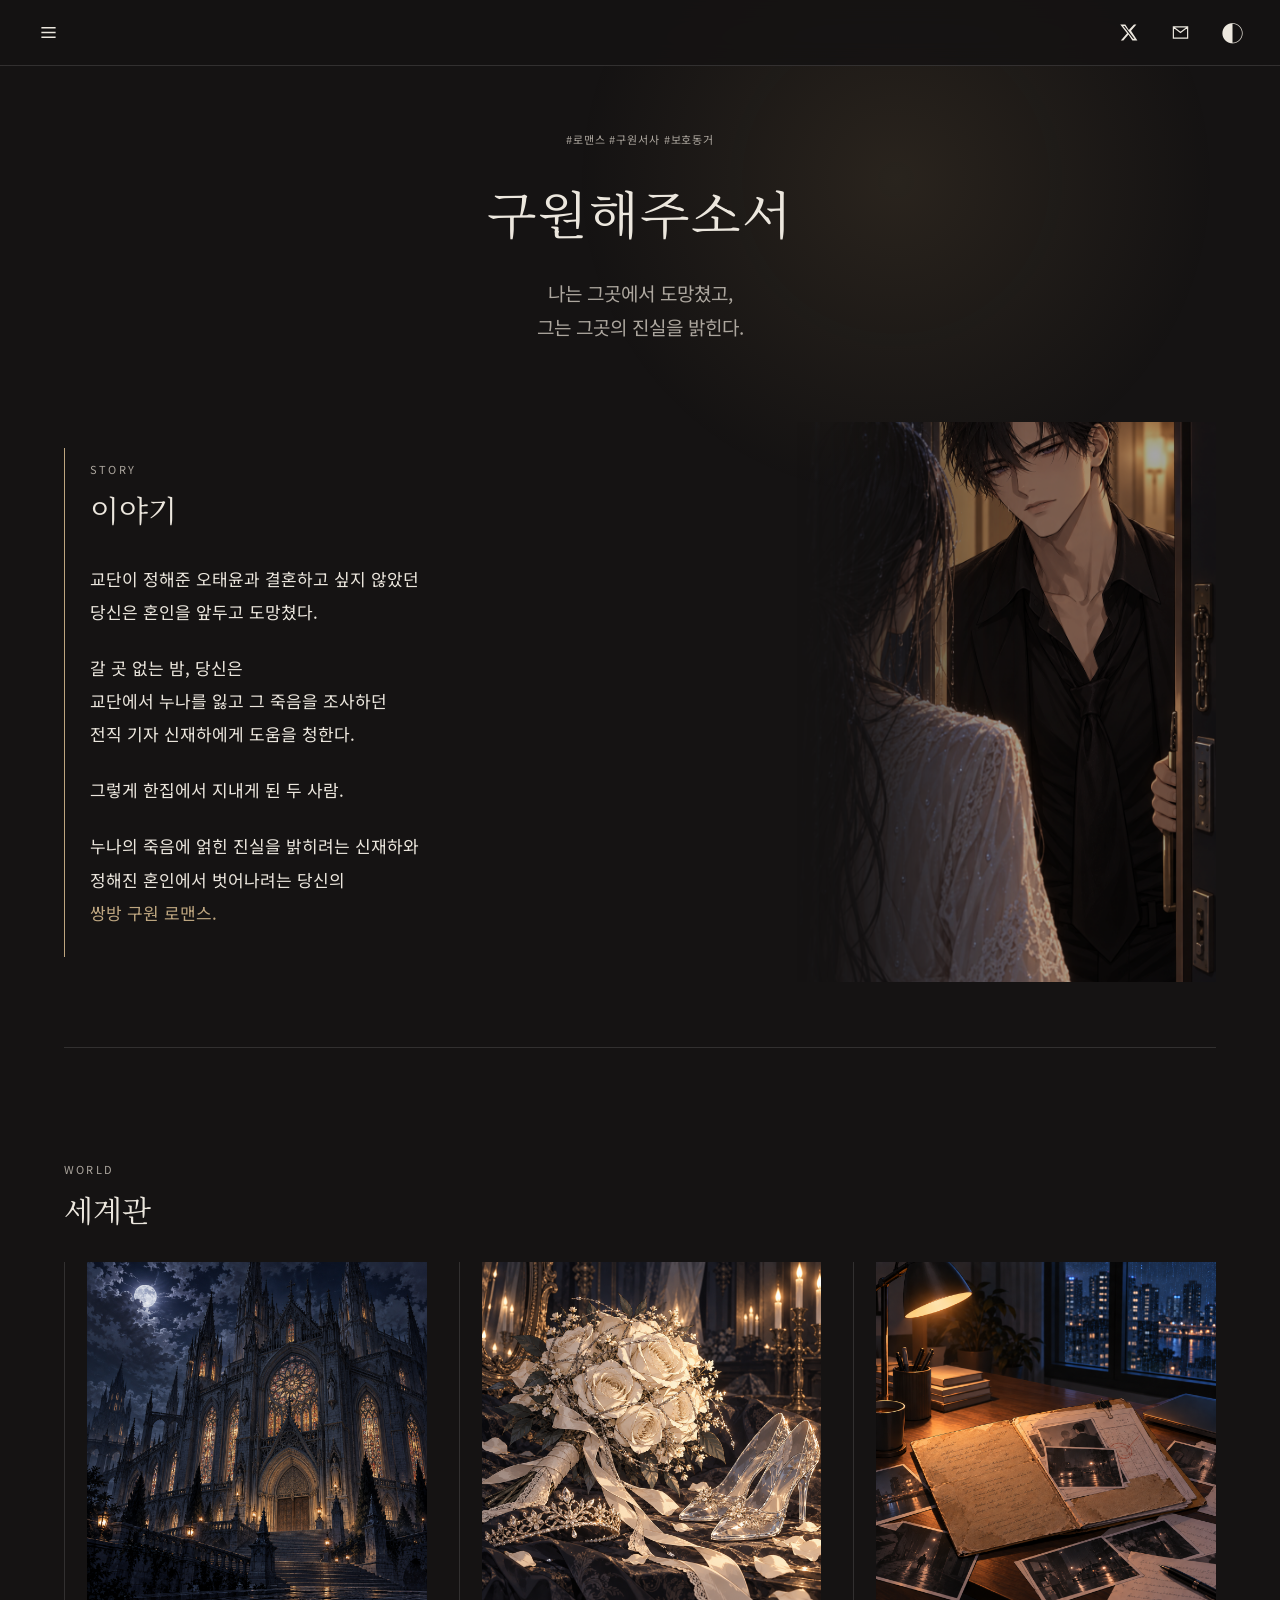
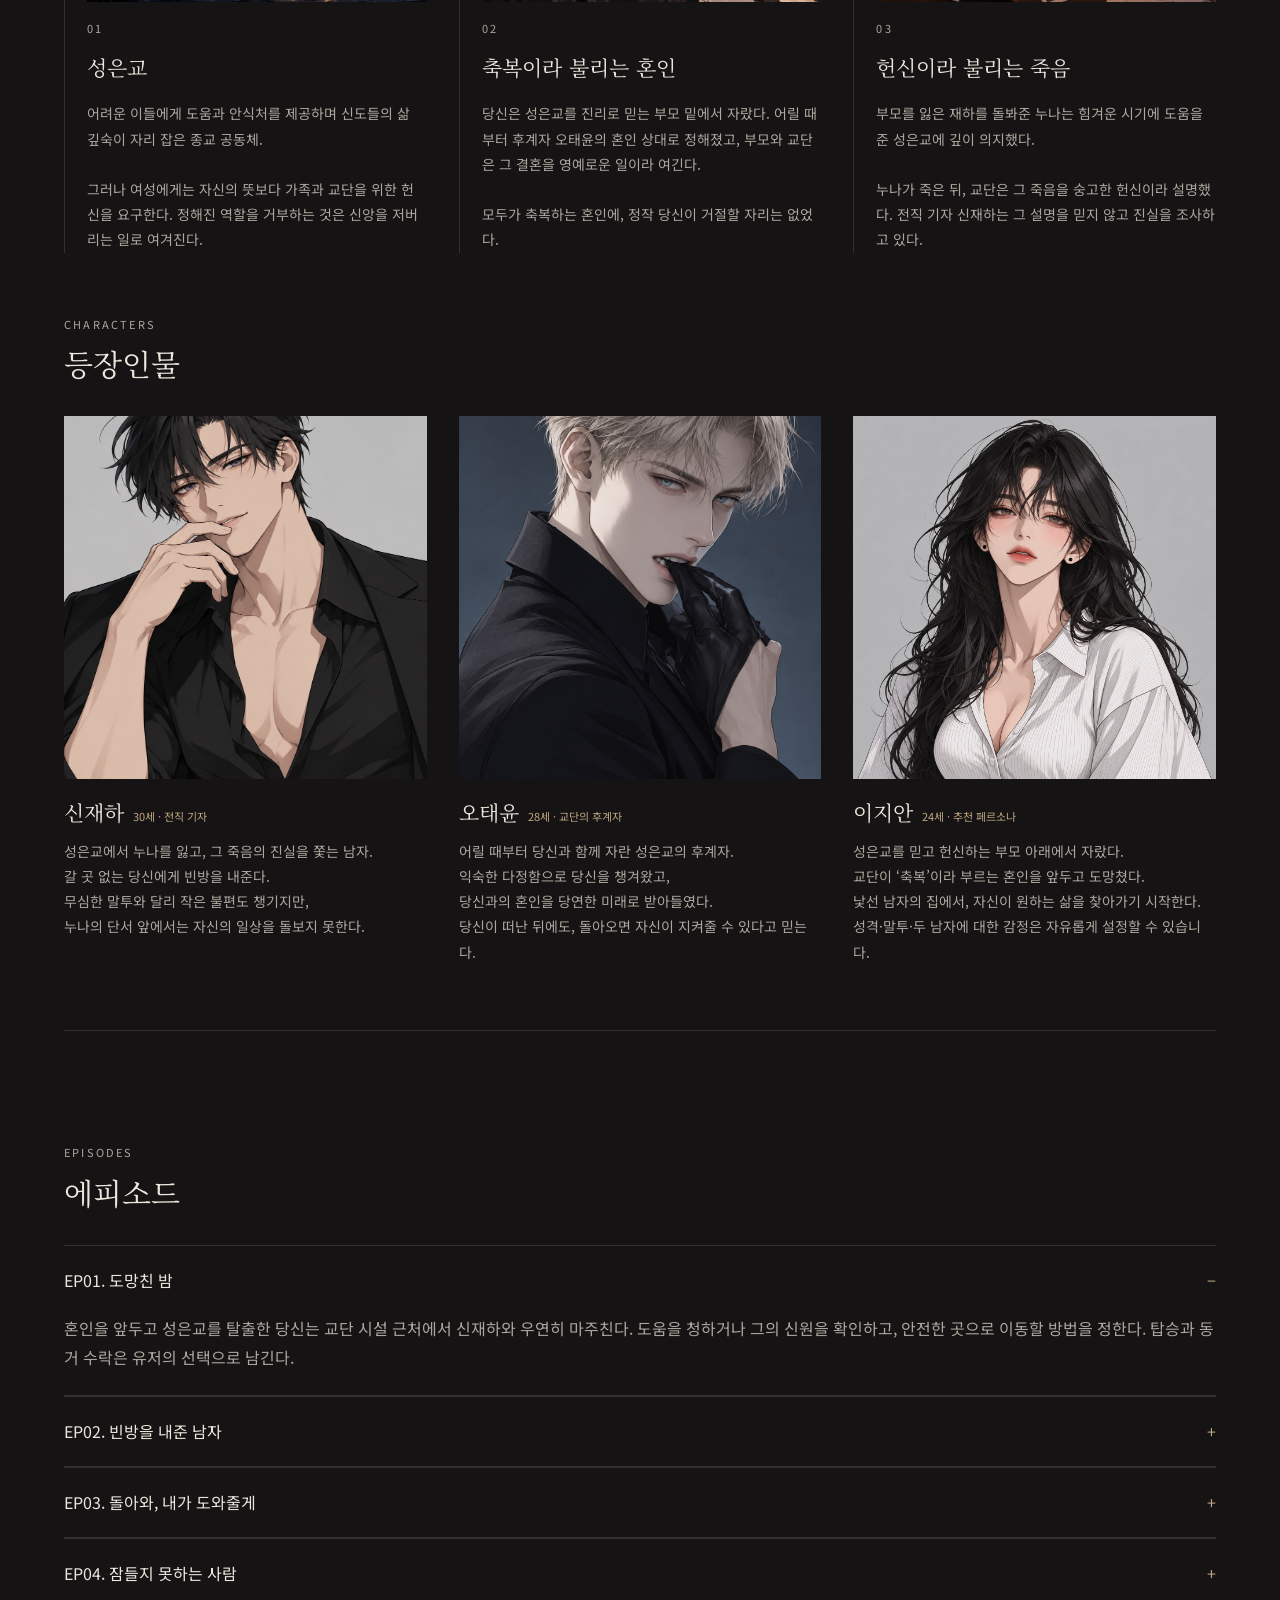
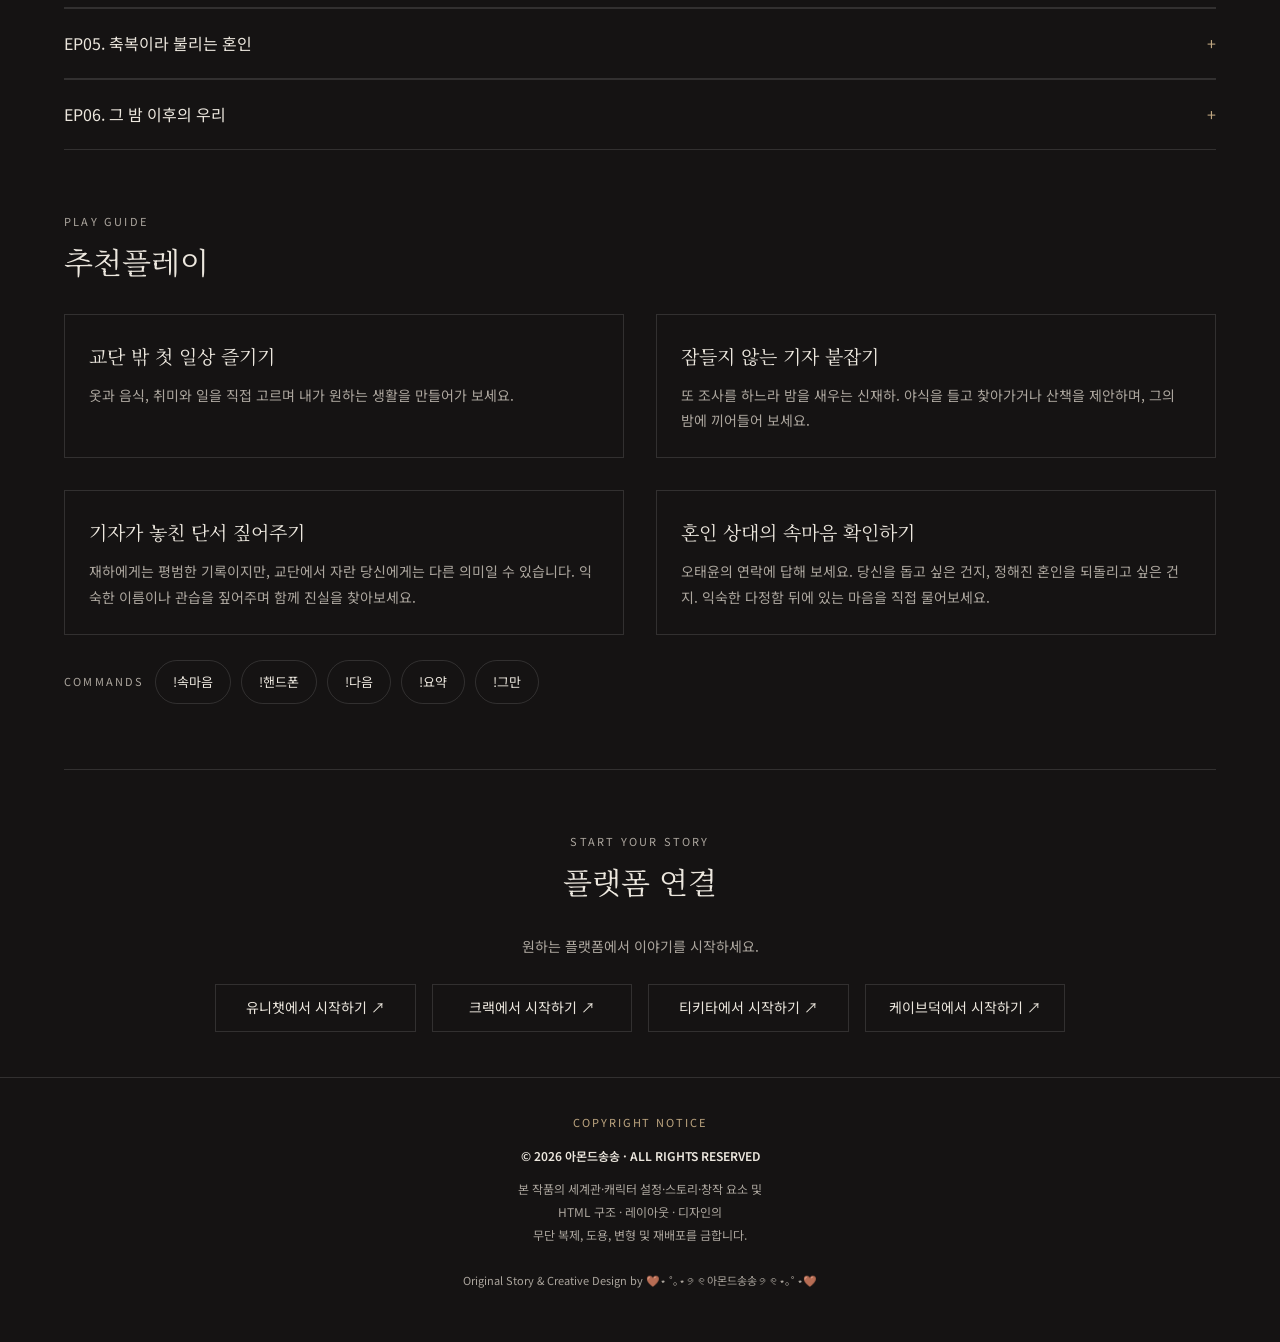
==== commit b2db2057: "Update 구원해주소서 Tikita story URL to I9IVWG6X" ====
--- a/index.html
+++ b/index.html
@@ -13,7 +13,7 @@
 <div class="group rule"><section id="world" class="reveal"><small>WORLD</small><h2>세계관</h2><div class="world"><article><div class="imagebox church-photo"><img id="churchImage" class="visual" alt="성은교 이미지" src="./church.png"></div><small>01</small><h3>성은교</h3><p>어려운 이들에게 도움과 안식처를 제공하며 신도들의 삶 깊숙이 자리 잡은 종교 공동체.<br><br>그러나 여성에게는 자신의 뜻보다 가족과 교단을 위한 헌신을 요구한다. 정해진 역할을 거부하는 것은 신앙을 저버리는 일로 여겨진다.</p></article><article><div class="imagebox church-photo"><img id="marriageImage" class="visual" alt="축복이라 불리는 혼인 이미지" src="./marriage.png"></div><small>02</small><h3>축복이라 불리는 혼인</h3><p>당신은 성은교를 진리로 믿는 부모 밑에서 자랐다. 어릴 때부터 후계자 오태윤의 혼인 상대로 정해졌고, 부모와 교단은 그 결혼을 영예로운 일이라 여긴다.<br><br>모두가 축복하는 혼인에, 정작 당신이 거절할 자리는 없었다.</p></article><article><div class="imagebox church-photo"><img id="devotionImage" class="visual" alt="헌신이라 불리는 죽음 이미지" src="./devotion.png"></div><small>03</small><h3>헌신이라 불리는 죽음</h3><p>부모를 잃은 재하를 돌봐준 누나는 힘겨운 시기에 도움을 준 성은교에 깊이 의지했다.<br><br>누나가 죽은 뒤, 교단은 그 죽음을 숭고한 헌신이라 설명했다. 전직 기자 신재하는 그 설명을 믿지 않고 진실을 조사하고 있다.</p></article></div></section>
 <section id="character" class="reveal"><small>CHARACTERS</small><h2>등장인물</h2><div class="characters"><article class="character"><div class="imagebox"><img id="charImage" class="visual" src="./male.png" alt="신재하 이미지"></div><h3>신재하<span class="tag">30세 · 전직 기자</span></h3><p>성은교에서 누나를 잃고, 그 죽음의 진실을 쫓는 남자.<br>갈 곳 없는 당신에게 빈방을 내준다.<br>무심한 말투와 달리 작은 불편도 챙기지만,<br>누나의 단서 앞에서는 자신의 일상을 돌보지 못한다.</p></article><article class="character"><div class="imagebox"><img id="subImage" class="visual" src="./taeyoon.png" alt="오태윤 이미지"></div><h3>오태윤<span class="tag">28세 · 교단의 후계자</span></h3><p>어릴 때부터 당신과 함께 자란 성은교의 후계자.<br>익숙한 다정함으로 당신을 챙겨왔고,<br>당신과의 혼인을 당연한 미래로 받아들였다.<br>당신이 떠난 뒤에도, 돌아오면 자신이 지켜줄 수 있다고 믿는다.</p></article><article class="character"><div class="imagebox"><img id="userImage" class="visual" src="./female.png" alt="이지안 추천 페르소나 이미지"></div><h3>이지안<span class="tag">24세 · 추천 페르소나</span></h3><p>성은교를 믿고 헌신하는 부모 아래에서 자랐다.<br>교단이 ‘축복’이라 부르는 혼인을 앞두고 도망쳤다.<br>낯선 남자의 집에서, 자신이 원하는 삶을 찾아가기 시작한다.<br>성격·말투·두 남자에 대한 감정은 자유롭게 설정할 수 있습니다.</p></article></div></section></div>
 <div class="group rule"><section id="episodes" class="episodes reveal"><small>EPISODES</small><h2>에피소드</h2><details name="episodes" open><summary>EP01. 도망친 밤</summary><div class="epcopy">혼인을 앞두고 성은교를 탈출한 당신는 교단 시설 근처에서 신재하와 우연히 마주친다. 도움을 청하거나 그의 신원을 확인하고, 안전한 곳으로 이동할 방법을 정한다. 탑승과 동거 수락은 유저의 선택으로 남긴다.</div></details><details name="episodes"><summary>EP02. 빈방을 내준 남자</summary><div class="epcopy">당신가 거처를 수락한 뒤, 신재하와 생활 방식과 서로의 경계를 맞춰간다. 그는 누나의 죽음을 조사하고 있다는 사실을 밝힌다. 당신는 아는 사실을 전하거나 조사에 힘을 보탤 수 있으며, 협력 여부와 무관하게 보호는 유지된다.</div></details><details name="episodes"><summary>EP03. 돌아와, 내가 도와줄게</summary><div class="epcopy">오태윤에게서 연락이 온다. 오래 알고 지낸 그의 안부는 성은교로 돌아오라는 제안으로 이어진다. 신재하는 유저가 공개한 내용만 알며 답장과 연락을 통제하지 않는다. 유저는 태윤의 의도를 묻거나, 연락을 거절하거나, 자신의 조건을 전할 수 있다.</div></details><details name="episodes"><summary>EP04. 잠들지 못하는 사람</summary><div class="epcopy">실제로 확보한 누나 관련 단서를 검토하던 신재하가 잠과 식사를 미루며 조사에 몰두한다. 유저는 자료를 함께 살피거나 그의 무리한 계획을 지적하고, 일상으로 이끌거나 거리를 둘 수 있다. 갈등이나 돌봄을 곧바로 사랑으로 해석하지 않는다.</div></details><details name="episodes"><summary>EP05. 축복이라 불리는 혼인</summary><div class="epcopy">성은교는 예정된 혼인을 축복이자 지켜야 할 약속으로 내세운다. 오태윤은 유저를 돕겠다는 마음과 돌아오길 바라는 마음을 드러낸다. 유저는 혼인을 거부하거나 그의 도움에 조건을 제시할 수 있다. 신재하는 유저가 정한 대응에 함께할 방법을 찾는다.</div></details><details name="episodes"><summary>EP06. 그 밤 이후의 우리</summary><div class="epcopy">지금까지 확인한 사실을 바탕으로 누나의 사건과 혼인 요구에 대응할 방법을 논의한다. 두 사람은 동거 속에서 달라진 관계와 앞으로의 생활을 마주한다. 조사 지속, 외부 도움 요청, 독립, 관계 유지 등 선택을 열어두며 폭로 성공이나 연애를 강제하지 않는다.</div></details></section><section id="play" class="reveal"><small>PLAY GUIDE</small><h2>추천플레이</h2><div class="plays"><article><h3>교단 밖 첫 일상 즐기기</h3><p>옷과 음식, 취미와 일을 직접 고르며 내가 원하는 생활을 만들어가 보세요.</p></article><article><h3>잠들지 않는 기자 붙잡기</h3><p>또 조사를 하느라 밤을 새우는 신재하. 야식을 들고 찾아가거나 산책을 제안하며, 그의 밤에 끼어들어 보세요.</p></article><article><h3>기자가 놓친 단서 짚어주기</h3><p>재하에게는 평범한 기록이지만, 교단에서 자란 당신에게는 다른 의미일 수 있습니다. 익숙한 이름이나 관습을 짚어주며 함께 진실을 찾아보세요.</p></article><article><h3>혼인 상대의 속마음 확인하기</h3><p>오태윤의 연락에 답해 보세요. 당신을 돕고 싶은 건지, 정해진 혼인을 되돌리고 싶은 건지. 익숙한 다정함 뒤에 있는 마음을 직접 물어보세요.</p></article></div><div class="commands"><small>COMMANDS</small><button data-command="속마음">!속마음</button><button data-command="핸드폰">!핸드폰</button><button data-command="다음">!다음</button><button data-command="요약">!요약</button><button data-command="그만">!그만</button></div></section></div>
-<section id="platform" class="platform rule"><small>START YOUR STORY</small><h2>플랫폼 연결</h2><p>원하는 플랫폼에서 이야기를 시작하세요.</p><div class="platforms"><a style="--brand:#FB7185" href="https://www.univers.chat/character/deefe591-15fd-4a50-a45b-1ec818e1958e" target="_blank" rel="noopener noreferrer">유니챗에서 시작하기 ↗</a><a style="--brand:#FF3D33" href="https://share.crack.wrtn.ai/o66q9d" target="_blank" rel="noopener noreferrer">크랙에서 시작하기 ↗</a><a style="--brand:#4E42FF" href="https://tikita.ai/story/S03OL7KK" target="_blank" rel="noopener noreferrer">티키타에서 시작하기 ↗</a><a style="--brand:#EDA71C" href="https://caveduck.io/character-info/7956f106-38a1-4a69-a1a4-8a52c0354d15" target="_blank" rel="noopener noreferrer">케이브덕에서 시작하기 ↗</a></div></section></main>
+<section id="platform" class="platform rule"><small>START YOUR STORY</small><h2>플랫폼 연결</h2><p>원하는 플랫폼에서 이야기를 시작하세요.</p><div class="platforms"><a style="--brand:#FB7185" href="https://www.univers.chat/character/deefe591-15fd-4a50-a45b-1ec818e1958e" target="_blank" rel="noopener noreferrer">유니챗에서 시작하기 ↗</a><a style="--brand:#FF3D33" href="https://share.crack.wrtn.ai/o66q9d" target="_blank" rel="noopener noreferrer">크랙에서 시작하기 ↗</a><a style="--brand:#4E42FF" href="https://tikita.ai/story/I9IVWG6X" target="_blank" rel="noopener noreferrer">티키타에서 시작하기 ↗</a><a style="--brand:#EDA71C" href="https://caveduck.io/character-info/7956f106-38a1-4a69-a1a4-8a52c0354d15" target="_blank" rel="noopener noreferrer">케이브덕에서 시작하기 ↗</a></div></section></main>
 <footer class="footer">
     <p class="footer-heading">COPYRIGHT NOTICE</p>
     <p class="footer-copyright">© 2026 아몬드송송 · ALL RIGHTS RESERVED</p>
